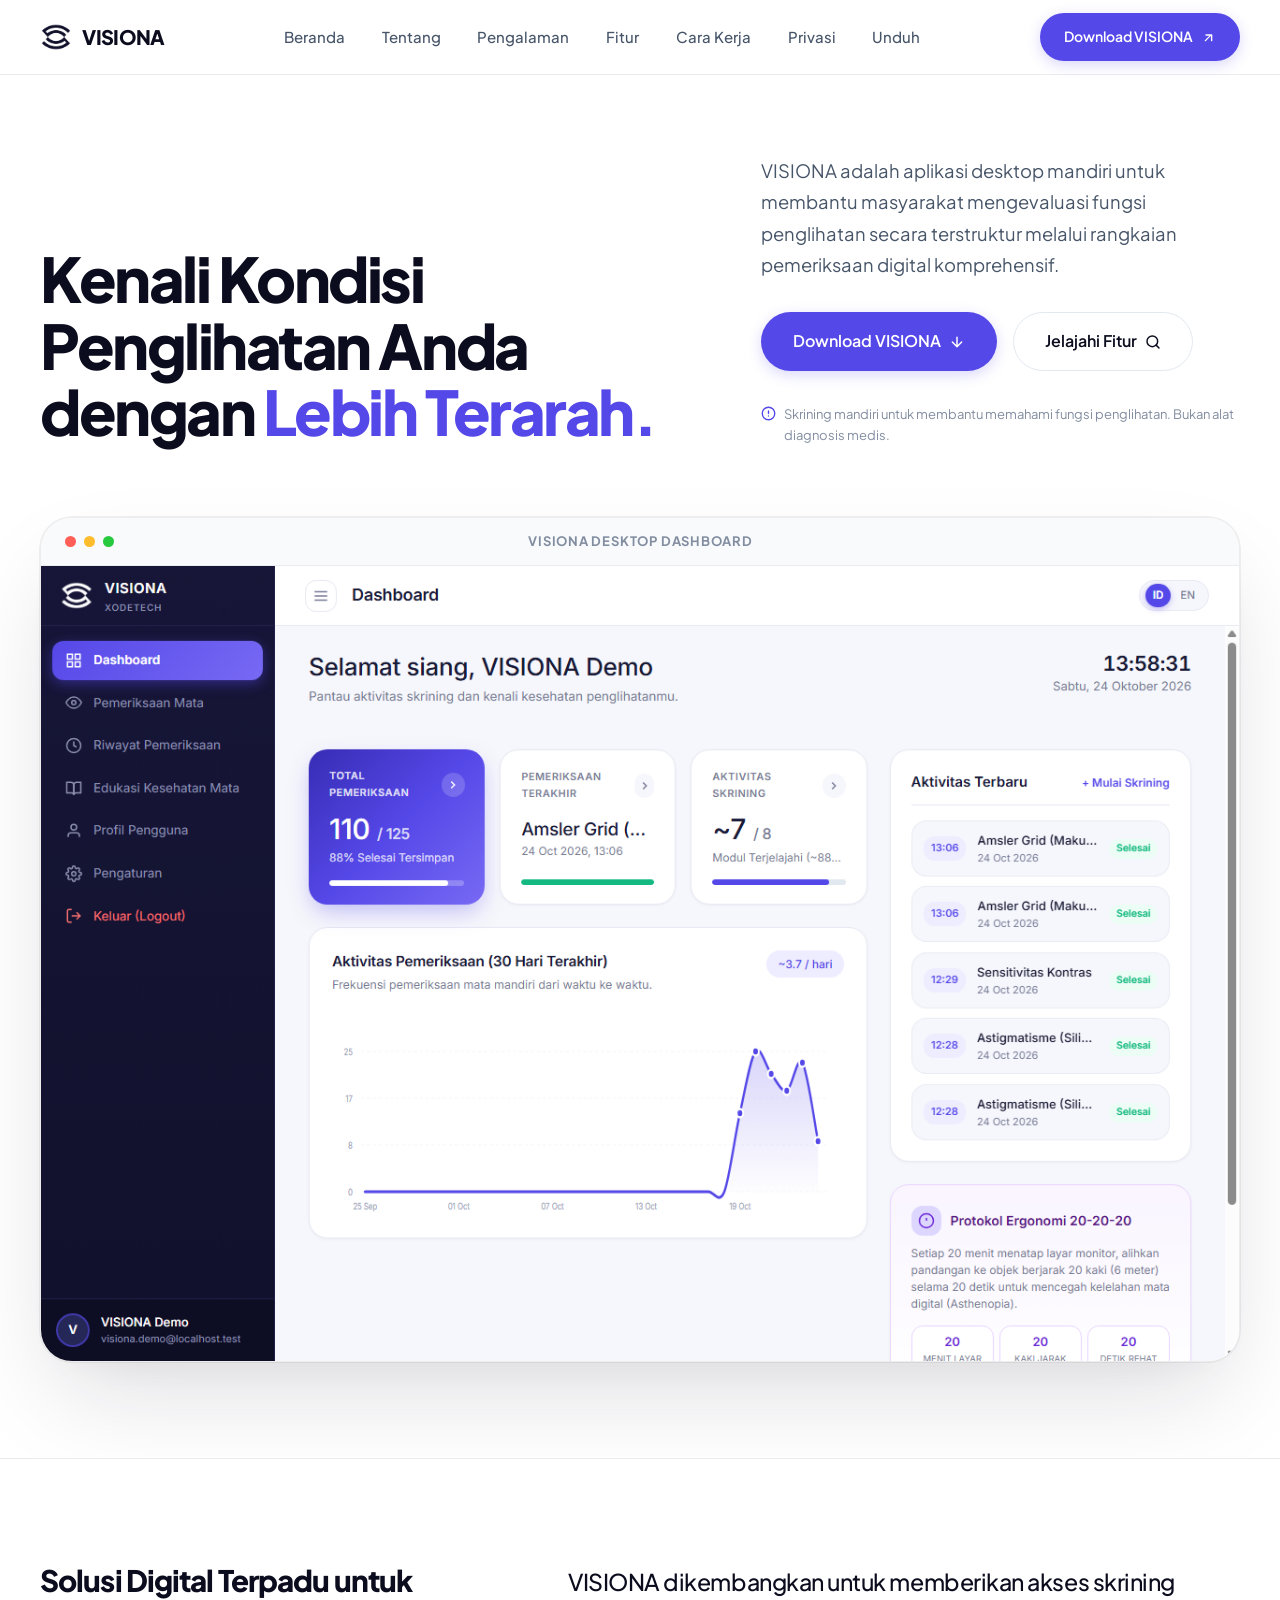
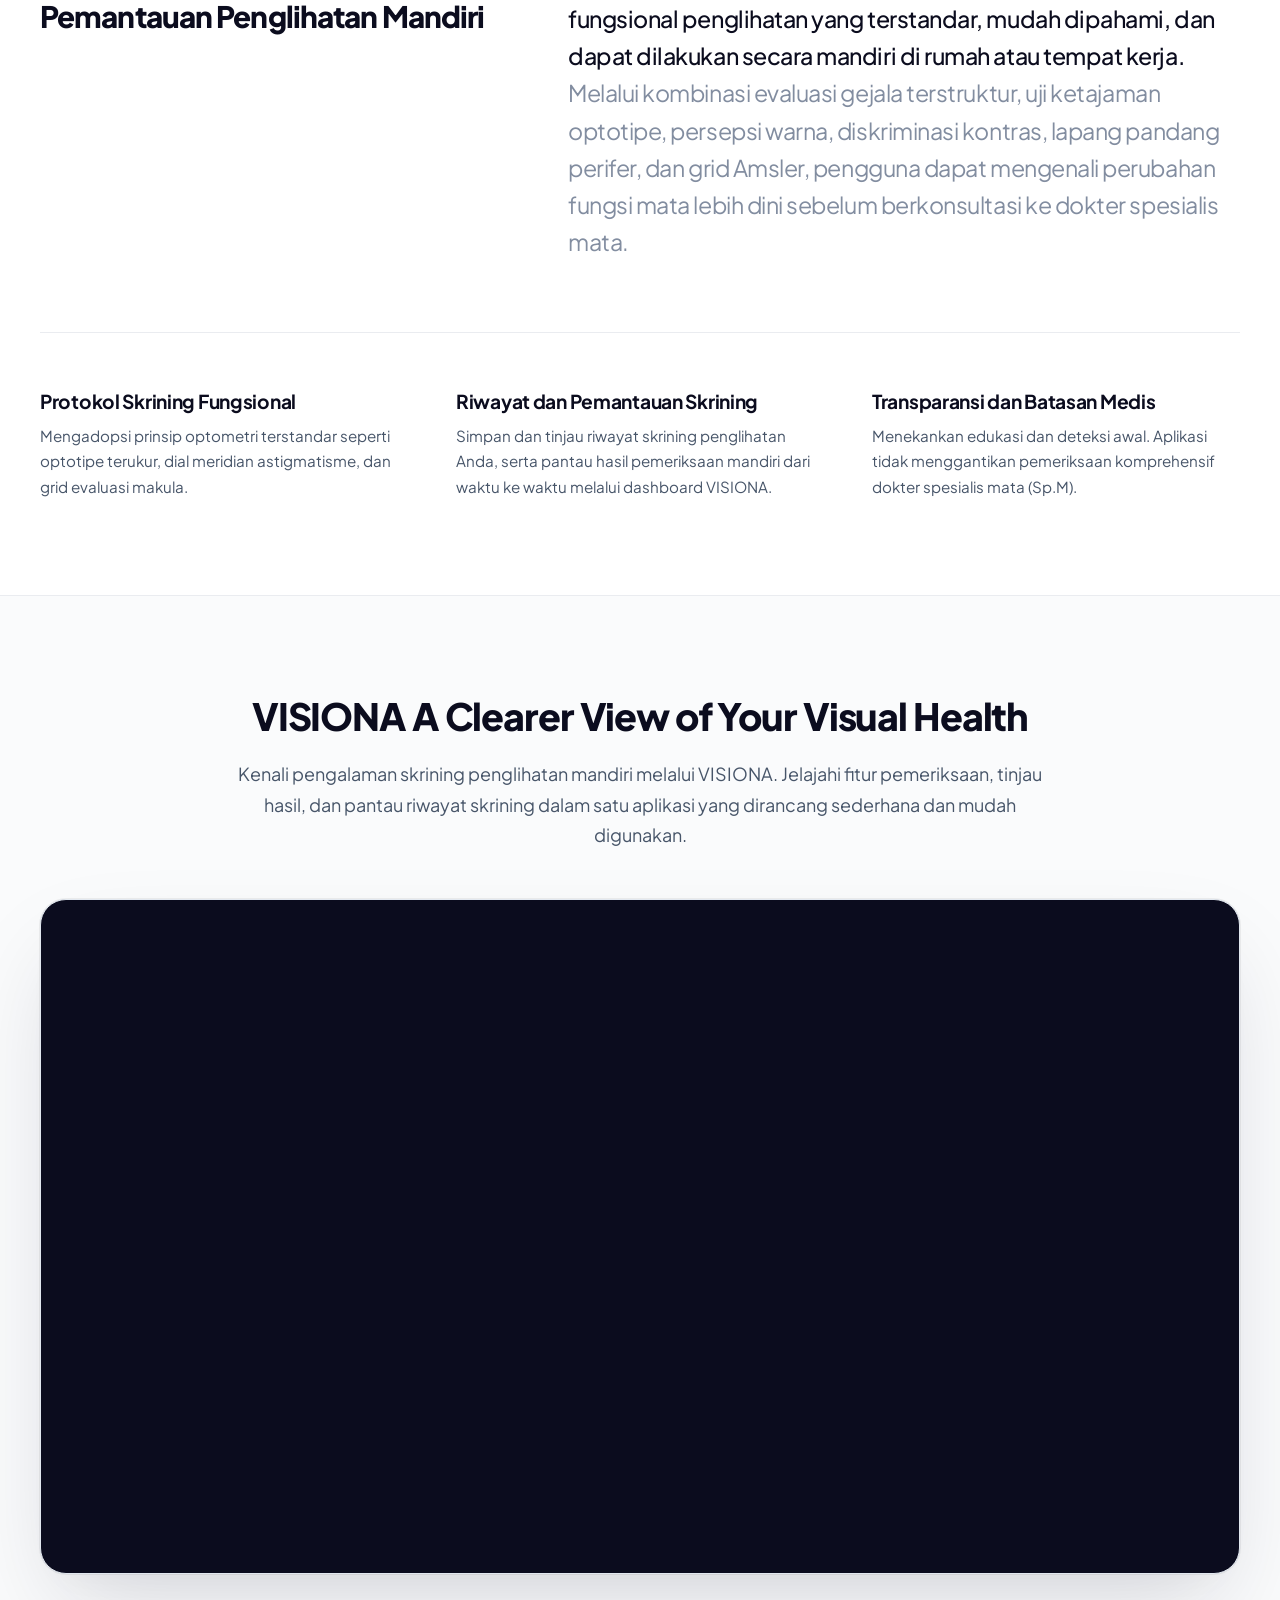
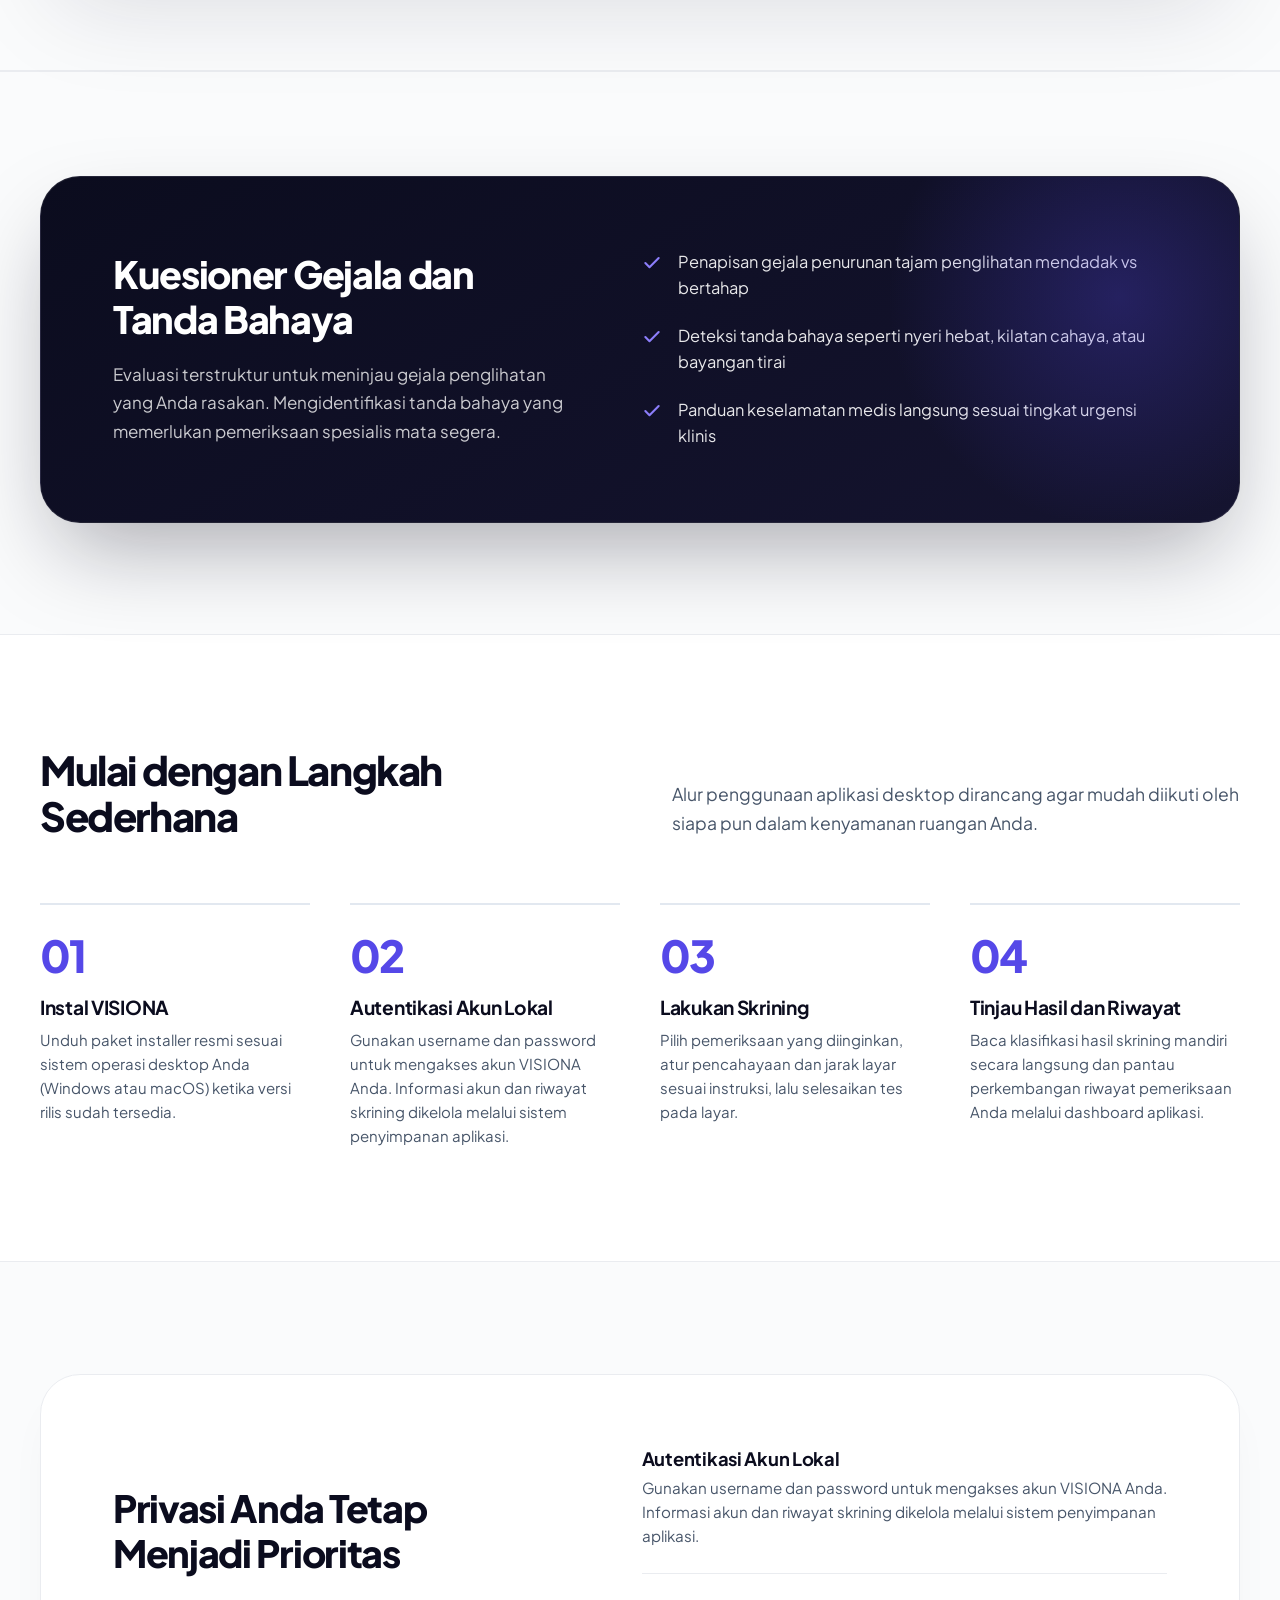
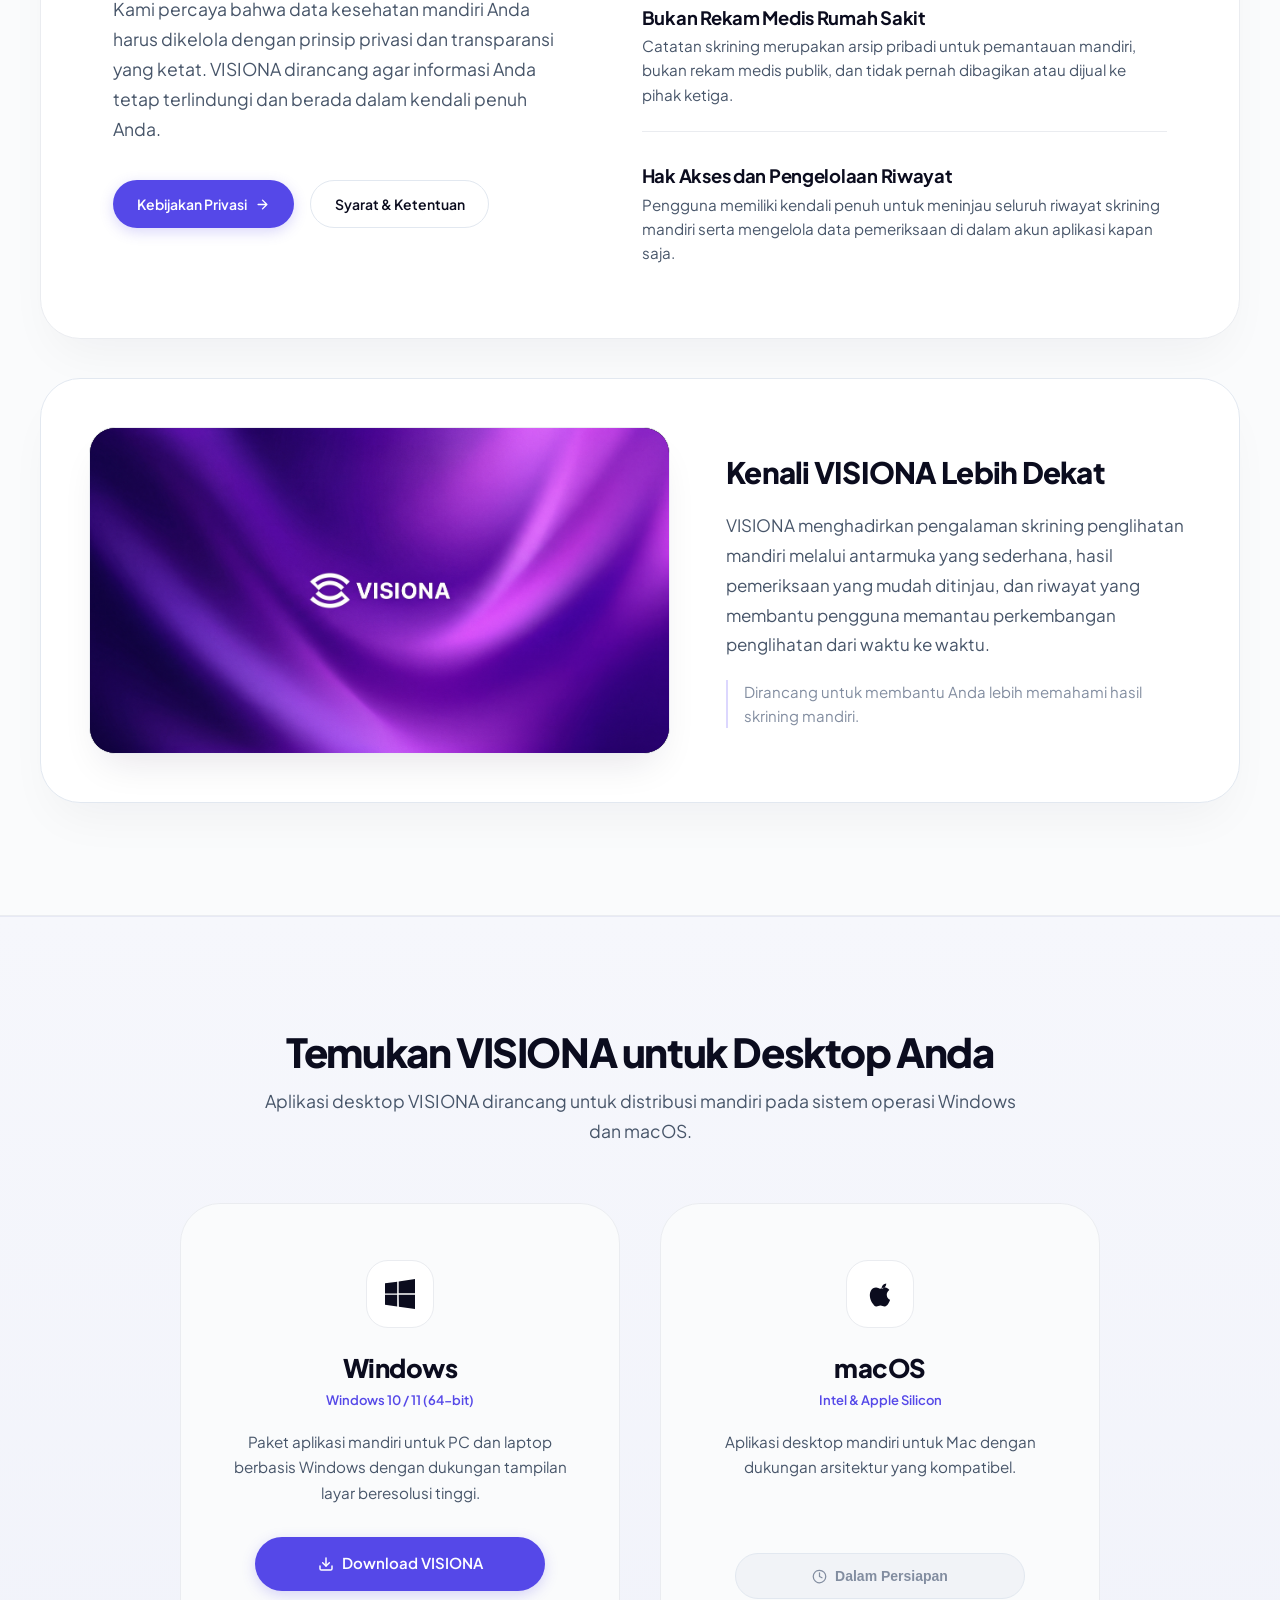
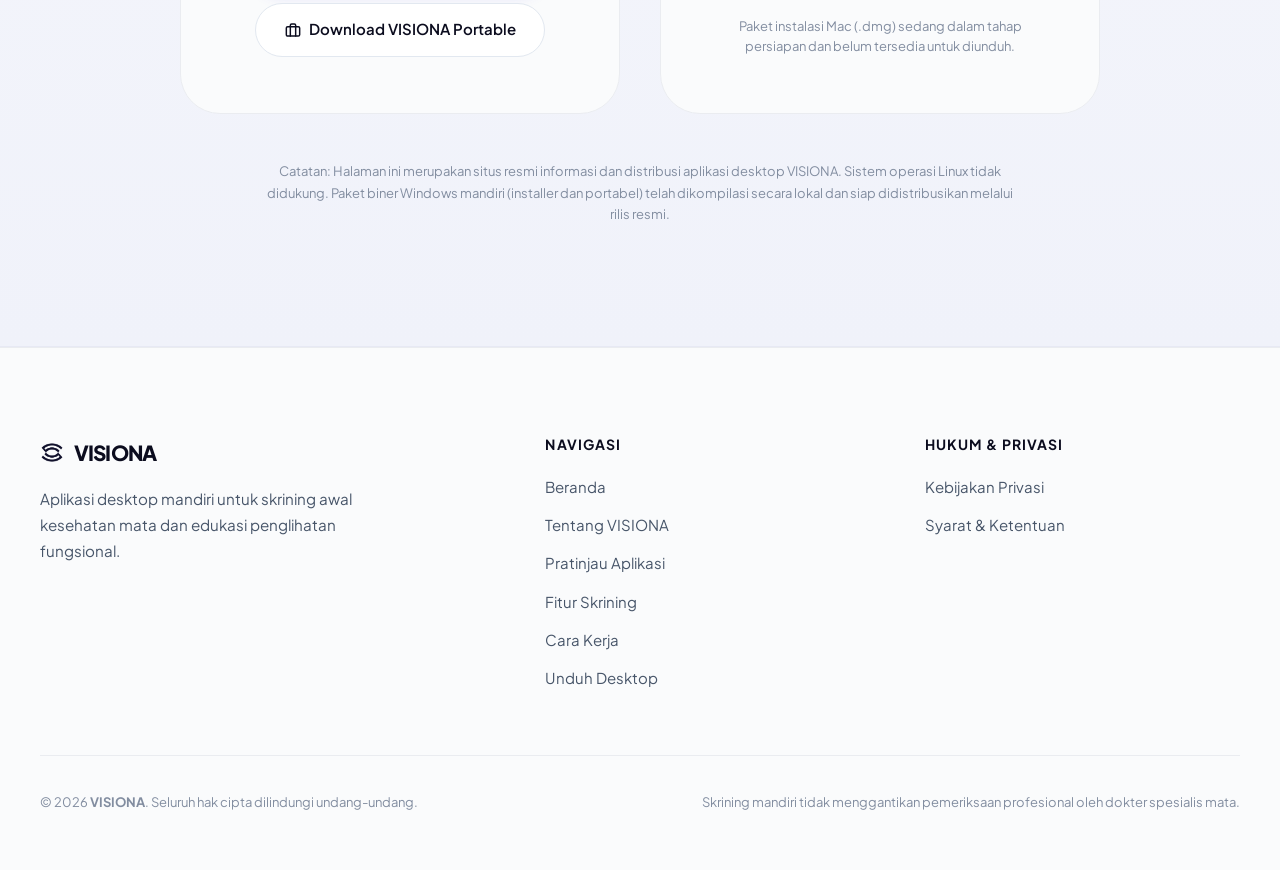
==== index.html @ 69dfa210 "fix: remove VISIONA.dmg label from macOS status modal" ====
<!DOCTYPE html>
<html lang="id">
<head>
  <meta charset="UTF-8">
  <meta name="viewport" content="width=device-width, initial-scale=1.0">
  <title>VISIONA: Sistem Skrining Kesehatan Mata</title>
  <meta name="description" content="VISIONA adalah aplikasi desktop mandiri untuk membantu masyarakat mengevaluasi fungsi penglihatan secara terstruktur melalui rangkaian pemeriksaan digital komprehensif.">

  <!-- Favicon Assets -->
  <link rel="icon" type="image/x-icon" href="assets/images/favicon.ico">
  <link rel="icon" type="image/png" sizes="32x32" href="assets/images/favicon-32x32.png">
  <link rel="icon" type="image/png" sizes="16x16" href="assets/images/favicon-16x16.png">
  <link rel="apple-touch-icon" sizes="180x180" href="assets/images/apple-touch-icon.png">

  <!-- Google Fonts: Plus Jakarta Sans & Inter for High-End Editorial Typography -->
  <link rel="preconnect" href="https://fonts.googleapis.com">
  <link rel="preconnect" href="https://fonts.gstatic.com" crossorigin>
  <link href="https://fonts.googleapis.com/css2?family=Plus+Jakarta+Sans:wght@300;400;500;600;700;800&family=Inter:wght@400;500;600;700&display=swap" rel="stylesheet">

  <!-- Base Stylesheet -->
  <link rel="stylesheet" href="assets/css/style.css">

  <!-- Tirtus-Inspired Refined Editorial Design System for VISIONA -->
  <style>
    :root {
      /* VISIONA Dashboard Authentic Purple Identity */
      --color-primary: #5548e8;
      --color-primary-hover: #4639d4;
      --color-primary-active: #3b2fc4;
      --color-primary-subtle: #f3f1ff;
      --color-primary-border: #dcd7fe;
      --color-primary-glow: rgba(85, 72, 232, 0.14);

      /* Tirtus-Inspired Palette: Dominant Crisp White & Deep Dark Accents */
      --color-bg-body: #ffffff;
      --color-bg-soft: #fafbfc;
      --color-bg-surface: #f4f5f8;
      --color-dark-obsidian: #0b0c1e;
      --color-dark-card: #111226;
      --color-dark-surface: #181735;

      /* High-Contrast Editorial Typography Colors */
      --color-text-main: #0b0c1e;
      --color-text-body: #475569;
      --color-text-muted: #828da0;
      --color-text-faded: #94a3b8;
      --color-border-subtle: #eaecf0;
      --color-border-clean: #e2e8f0;

      /* Tirtus Large Rounded Radii */
      --radius-grand-card: 40px;
      --radius-window: 32px;
      --radius-inner-card: 26px;
      --radius-pill: 9999px;
      --radius-icon: 16px;

      /* Refined Diffuse Shadows */
      --shadow-ambient: 0 25px 50px -15px rgba(11, 12, 30, 0.05);
      --shadow-grand-window: 0 45px 100px -20px rgba(22, 20, 46, 0.15), 0 20px 45px -15px rgba(0, 0, 0, 0.04), 0 0 0 1px rgba(0, 0, 0, 0.06);
      --shadow-card-hover: 0 30px 60px -15px rgba(85, 72, 232, 0.09), 0 0 0 1px var(--color-primary-border);

      /* Typography */
      --font-display: 'Plus Jakarta Sans', -apple-system, BlinkMacSystemFont, 'Segoe UI', Roboto, sans-serif;
      --font-body: 'Plus Jakarta Sans', 'Inter', -apple-system, BlinkMacSystemFont, 'Segoe UI', Roboto, sans-serif;
    }

    /* Reset & Base Setup */
    * {
      box-sizing: border-box;
      margin: 0;
      padding: 0;
    }

    /* Super Smooth Scrolling Setup */
    html {
      scroll-behavior: smooth;
      scroll-padding-top: 88px;
    }

    body {
      font-family: var(--font-body);
      color: var(--color-text-body);
      background-color: var(--color-bg-body);
      -webkit-font-smoothing: antialiased;
      -moz-osx-font-smoothing: grayscale;
      overflow-x: hidden;
      line-height: 1.65;
    }

    .container {
      max-width: 1280px;
      margin: 0 auto;
      padding: 0 2.5rem;
    }

    /* ========================================================================
       1. NAVBAR (Ultra-Minimalist Tirtus Style)
       ======================================================================== */
    .site-header {
      position: sticky;
      top: 0;
      z-index: 100;
      background-color: rgba(255, 255, 255, 0.94);
      backdrop-filter: blur(16px);
      -webkit-backdrop-filter: blur(16px);
      border-bottom: 1px solid var(--color-border-subtle);
      transition: all 0.25s ease;
    }

    .navbar {
      display: flex;
      align-items: center;
      justify-content: space-between;
      height: 74px;
    }

    .nav-brand {
      display: inline-flex;
      align-items: center;
      gap: 0.65rem;
      text-decoration: none;
      color: var(--color-text-main);
    }

    .nav-brand-logo {
      width: 32px;
      height: 32px;
      object-fit: contain;
      display: block;
    }

    .brand-title {
      font-family: var(--font-display);
      font-size: 1.25rem;
      font-weight: 800;
      letter-spacing: -0.035em;
      color: var(--color-text-main);
    }

    .nav-menu {
      display: flex;
      align-items: center;
      gap: 2rem;
    }

    .nav-link {
      font-size: 0.9375rem;
      font-weight: 500;
      color: var(--color-text-body);
      text-decoration: none;
      transition: color 0.2s ease;
    }

    .nav-link:hover {
      color: var(--color-primary);
    }

    .btn-pill {
      border-radius: var(--radius-pill);
      padding: 0.7rem 1.45rem;
      font-size: 0.875rem;
      font-weight: 600;
      display: inline-flex;
      align-items: center;
      gap: 0.5rem;
      text-decoration: none;
      transition: all 0.22s cubic-bezier(0.16, 1, 0.3, 1);
      border: 1px solid transparent;
      cursor: pointer;
    }

    .btn-pill-primary {
      background-color: var(--color-primary);
      color: #ffffff;
      box-shadow: 0 4px 14px rgba(85, 72, 232, 0.22);
    }

    .btn-pill-primary:hover {
      background-color: var(--color-primary-hover);
      transform: translateY(-1px);
      box-shadow: 0 6px 20px rgba(85, 72, 232, 0.32);
      color: #ffffff;
    }

    .btn-pill-secondary {
      background-color: #ffffff;
      color: var(--color-text-main);
      border: 1px solid var(--color-border-clean);
    }

    .btn-pill-secondary:hover {
      background-color: var(--color-bg-soft);
      border-color: #cbd5e1;
      transform: translateY(-1px);
      color: var(--color-primary);
    }

    .mobile-toggle {
      display: none;
      background: none;
      border: none;
      cursor: pointer;
      padding: 0.5rem;
      color: var(--color-text-main);
    }

    /* ========================================================================
       2. ASYMMETRICAL EDITORIAL HERO (Tirtus High-Impact Composition)
       ======================================================================== */
    .hero-editorial-section {
      padding-top: 5rem;
      padding-bottom: 6rem;
      background: #ffffff;
      position: relative;
      overflow: hidden;
    }

    /* Asymmetric 2-Column Editorial Grid: Huge Headline Left, Offset Narrative Right */
    .hero-editorial-grid {
      display: grid;
      grid-template-columns: 1.15fr 0.85fr;
      gap: 4.5rem;
      align-items: end;
      margin-bottom: 4.5rem;
    }

    .hero-headline {
      font-family: var(--font-display);
      font-size: 3.85rem;
      font-weight: 800;
      line-height: 1.08;
      letter-spacing: -0.04em;
      color: var(--color-text-main);
      margin: 0;
    }

    .hero-headline .text-purple {
      color: var(--color-primary);
    }

    .hero-editorial-aside {
      display: flex;
      flex-direction: column;
      align-items: flex-start;
      text-align: left;
    }

    .hero-desc {
      font-size: 1.15rem;
      color: var(--color-text-body);
      line-height: 1.7;
      margin-bottom: 2rem;
      font-weight: 400;
    }

    .hero-actions-row {
      display: flex;
      align-items: center;
      gap: 1rem;
      flex-wrap: wrap;
      margin-bottom: 1.25rem;
    }

    .hero-actions-row .btn-pill {
      padding: 0.95rem 1.95rem;
      font-size: 1rem;
    }

    .hero-disclaimer-note {
      display: flex;
      align-items: flex-start;
      text-align: left;
      gap: 0.55rem;
      font-size: 0.8125rem;
      color: var(--color-text-muted);
      line-height: 1.55;
      max-width: 520px;
    }

    .hero-disclaimer-note svg {
      flex-shrink: 0;
      color: var(--color-primary);
      margin-top: 2px;
    }

    /* Grand Visual Canvas: Authentic VISIONA Desktop Dashboard (Tirtus Big Visual Style) */
    .hero-grand-canvas {
      position: relative;
      margin: 0 auto;
    }

    .desktop-grand-window {
      background: #ffffff;
      border-radius: var(--radius-window);
      box-shadow: var(--shadow-grand-window);
      border: 1px solid rgba(0, 0, 0, 0.07);
      overflow: hidden;
      transition: transform 0.35s cubic-bezier(0.16, 1, 0.3, 1);
    }

    .desktop-grand-window:hover {
      transform: translateY(-2px);
    }

    .window-titlebar {
      height: 48px;
      background: #f8fafc;
      border-bottom: 1px solid var(--color-border-subtle);
      display: flex;
      align-items: center;
      justify-content: space-between;
      padding: 0 1.5rem;
    }

    .window-controls {
      display: flex;
      align-items: center;
      gap: 8px;
    }

    .window-dot {
      width: 11px;
      height: 11px;
      border-radius: 50%;
    }

    .dot-red { background-color: #ff5f56; }
    .dot-yellow { background-color: #ffbd2e; }
    .dot-green { background-color: #27c93f; }

    .window-title {
      font-size: 0.8125rem;
      font-weight: 700;
      letter-spacing: 0.06em;
      text-transform: uppercase;
      color: var(--color-text-muted);
    }

    .window-body {
      background: #ffffff;
      line-height: 0;
      display: block;
    }

    .window-img {
      width: 100%;
      height: auto;
      display: block;
      object-fit: cover;
    }

    /* ========================================================================
       3. EDITORIAL MANIFESTO SECTION (Inspired by Tirtus Section 3)
       ======================================================================== */
    .manifesto-section {
      padding: 6.5rem 0 6rem;
      background-color: var(--color-bg-body);
      border-top: 1px solid var(--color-border-subtle);
    }

    .manifesto-grid {
      display: grid;
      grid-template-columns: 0.8fr 1.2fr;
      gap: 5rem;
      align-items: start;
      margin-bottom: 4.5rem;
    }

    .manifesto-kicker {
      font-family: var(--font-display);
      font-size: 1.85rem;
      font-weight: 800;
      color: var(--color-text-main);
      letter-spacing: -0.03em;
      line-height: 1.2;
    }

    .manifesto-body {
      font-size: 1.45rem;
      line-height: 1.6;
      color: var(--color-text-main);
      font-weight: 500;
      letter-spacing: -0.02em;
    }

    .manifesto-body .text-faded {
      color: var(--color-text-muted);
      font-weight: 400;
    }

    /* 3-Column Editorial Pillars (No chunky boxes, clean thin dividers) */
    .editorial-pillars-row {
      display: grid;
      grid-template-columns: repeat(3, 1fr);
      gap: 3rem;
      border-top: 1px solid var(--color-border-subtle);
      padding-top: 3.5rem;
    }

    .pillar-col-item {
      display: flex;
      flex-direction: column;
      align-items: flex-start;
    }

    .pillar-col-item h3 {
      font-family: var(--font-display);
      font-size: 1.2rem;
      font-weight: 700;
      color: var(--color-text-main);
      margin-bottom: 0.65rem;
      letter-spacing: -0.015em;
    }

    .pillar-col-item p {
      font-size: 0.95rem;
      color: var(--color-text-body);
      line-height: 1.65;
    }

    /* ========================================================================
       4. GRAND DARK STATEMENT CARD (Tirtus Massive Statement Block)
          Pure Focus on Kuesioner Gejala dan Tanda Bahaya
       ======================================================================== */
    .showcase-section {
      padding: 6.5rem 0 7rem;
      background-color: var(--color-bg-soft);
      border-top: 1px solid var(--color-border-subtle);
      border-bottom: 1px solid var(--color-border-subtle);
    }

    .grand-dark-card {
      background: linear-gradient(150deg, var(--color-dark-obsidian) 0%, #151430 100%);
      border-radius: var(--radius-grand-card);
      border: 1px solid rgba(255, 255, 255, 0.09);
      box-shadow: 0 40px 90px -20px rgba(11, 12, 30, 0.35);
      padding: 4.5rem;
      color: #ffffff;
      position: relative;
      overflow: hidden;
    }

    /* Ambient soft purple glow in the dark card corner */
    .grand-dark-card::before {
      content: '';
      position: absolute;
      top: -120px;
      right: -120px;
      width: 480px;
      height: 480px;
      background: radial-gradient(circle, rgba(85, 72, 232, 0.28) 0%, transparent 68%);
      pointer-events: none;
    }

    /* Kuesioner Gejala dan Tanda Bahaya (Seamlessly Proportioned) */
    .dark-card-kuesioner {
      display: grid;
      grid-template-columns: 1fr 1.15fr;
      gap: 4.5rem;
      align-items: center;
    }

    .kuesioner-intro-col h3 {
      font-family: var(--font-display);
      font-size: 2.35rem;
      font-weight: 800;
      line-height: 1.18;
      letter-spacing: -0.035em;
      color: #ffffff;
      margin-bottom: 1.15rem;
    }

    .kuesioner-intro-col p {
      font-size: 1.0625rem;
      color: rgba(255, 255, 255, 0.78);
      line-height: 1.7;
    }

    .kuesioner-points-col {
      display: flex;
      flex-direction: column;
      gap: 1.35rem;
    }

    .kuesioner-point-item {
      display: flex;
      align-items: flex-start;
      gap: 1rem;
      font-size: 1.025rem;
      color: rgba(255, 255, 255, 0.9);
      line-height: 1.6;
    }

    .kuesioner-point-item svg {
      flex-shrink: 0;
      color: #8b7dfa;
      margin-top: 4px;
    }

    /* ========================================================================
       5. CARA KERJA (Editorial Sequence)
       ======================================================================== */
    .steps-section {
      padding: 7rem 0;
      background-color: var(--color-bg-body);
    }

    .section-editorial-header {
      display: grid;
      grid-template-columns: 1fr 1fr;
      gap: 4rem;
      align-items: end;
      margin-bottom: 4rem;
    }

    .section-editorial-header h2 {
      font-family: var(--font-display);
      font-size: 2.5rem;
      font-weight: 800;
      color: var(--color-text-main);
      letter-spacing: -0.035em;
      line-height: 1.15;
    }

    .section-editorial-header p {
      font-size: 1.1rem;
      color: var(--color-text-body);
      line-height: 1.7;
    }

    .steps-grid-row {
      display: grid;
      grid-template-columns: repeat(4, 1fr);
      gap: 2.5rem;
    }

    .step-item-card {
      padding-top: 1.75rem;
      border-top: 2px solid var(--color-border-clean);
      transition: border-color 0.25s ease;
    }

    .step-item-card:hover {
      border-color: var(--color-primary);
    }

    .step-num-display {
      font-family: var(--font-display);
      font-size: 2.75rem;
      font-weight: 800;
      color: var(--color-primary);
      line-height: 1;
      margin-bottom: 1.15rem;
      letter-spacing: -0.04em;
    }

    .step-item-card h3 {
      font-family: var(--font-display);
      font-size: 1.2rem;
      font-weight: 700;
      color: var(--color-text-main);
      margin-bottom: 0.55rem;
      letter-spacing: -0.015em;
    }

    .step-item-card p {
      font-size: 0.9375rem;
      color: var(--color-text-body);
      line-height: 1.6;
    }

    /* ========================================================================
       6. PRIVACY SECTION (Clean Editorial Block, No Icons in List)
       ======================================================================== */
    .privacy-section {
      padding: 7rem 0;
      background-color: var(--color-bg-soft);
      border-top: 1px solid var(--color-border-subtle);
      border-bottom: 1px solid var(--color-border-subtle);
    }

    .privacy-editorial-card {
      background: #ffffff;
      border-radius: var(--radius-grand-card);
      border: 1px solid var(--color-border-subtle);
      box-shadow: var(--shadow-ambient);
      padding: 4.5rem;
      display: grid;
      grid-template-columns: 1fr 1.15fr;
      gap: 4.5rem;
      align-items: center;
    }

    .privacy-col-narrative h2 {
      font-family: var(--font-display);
      font-size: 2.35rem;
      font-weight: 800;
      color: var(--color-text-main);
      letter-spacing: -0.035em;
      margin-bottom: 1.25rem;
      line-height: 1.2;
    }

    .privacy-col-narrative p {
      font-size: 1.1rem;
      color: var(--color-text-body);
      line-height: 1.7;
      margin-bottom: 2.25rem;
    }

    .privacy-action-links {
      display: flex;
      align-items: center;
      gap: 1rem;
      flex-wrap: wrap;
    }

    .privacy-points-stack {
      display: flex;
      flex-direction: column;
      gap: 2rem;
    }

    .privacy-stack-item {
      display: flex;
      flex-direction: column;
      gap: 0.35rem;
      padding-bottom: 1.5rem;
      border-bottom: 1px solid var(--color-border-subtle);
    }

    .privacy-stack-item:last-child {
      border-bottom: none;
      padding-bottom: 0;
    }

    .privacy-text-content h4 {
      font-family: var(--font-display);
      font-size: 1.15rem;
      font-weight: 700;
      color: var(--color-text-main);
      margin-bottom: 0.35rem;
      letter-spacing: -0.015em;
    }

    .privacy-text-content p {
      font-size: 0.95rem;
      color: var(--color-text-body);
      line-height: 1.6;
    }

    /* ========================================================================
       7. UNDUH DESKTOP (Clean OS Cards)
       ======================================================================== */
    .download-section {
      padding: 7rem 0 7.5rem;
      background-color: var(--color-bg-body);
    }

    .download-cards-row {
      display: grid;
      grid-template-columns: repeat(2, 1fr);
      gap: 2.5rem;
      max-width: 920px;
      margin: 0 auto;
    }

    .download-platform-card {
      background: var(--color-bg-soft);
      border-radius: var(--radius-grand-card);
      border: 1px solid var(--color-border-subtle);
      padding: 3.5rem 3rem;
      text-align: center;
      display: flex;
      flex-direction: column;
      align-items: center;
      transition: all 0.28s cubic-bezier(0.16, 1, 0.3, 1);
    }

    .download-platform-card:hover {
      border-color: var(--color-primary-border);
      background: #ffffff;
      box-shadow: var(--shadow-card-hover);
      transform: translateY(-3px);
    }

    .platform-icon-wrap {
      width: 68px;
      height: 68px;
      border-radius: 22px;
      background: #ffffff;
      border: 1px solid var(--color-border-subtle);
      display: flex;
      align-items: center;
      justify-content: center;
      color: var(--color-text-main);
      margin-bottom: 1.5rem;
    }

    .download-platform-card h3 {
      font-family: var(--font-display);
      font-size: 1.6rem;
      font-weight: 800;
      color: var(--color-text-main);
      margin-bottom: 0.35rem;
      letter-spacing: -0.02em;
    }

    .platform-arch-tag {
      font-size: 0.8125rem;
      font-weight: 600;
      color: var(--color-primary);
      margin-bottom: 1.15rem;
    }

    .download-platform-card p {
      font-size: 0.95rem;
      color: var(--color-text-body);
      line-height: 1.65;
      margin-bottom: 2rem;
      max-width: 340px;
    }

    .download-action-group {
      display: flex;
      flex-direction: column;
      gap: 0.75rem;
      width: 100%;
      max-width: 290px;
      margin-top: auto;
    }

    .download-action-group .btn-pill {
      width: 100%;
      justify-content: center;
      padding: 0.85rem 1.4rem;
      font-size: 0.9375rem;
      text-decoration: none;
      cursor: pointer;
    }

    .btn-pill:focus-visible,
    .download-action-btn:focus-visible {
      outline: 2px solid var(--color-primary);
      outline-offset: 3px;
    }

    .btn-pill-disabled {
      background: var(--color-border-subtle);
      color: var(--color-text-muted);
      border: 1px solid transparent;
      cursor: not-allowed;
      padding: 0.8rem 1.65rem;
      font-size: 0.875rem;
      font-weight: 600;
      border-radius: var(--radius-pill);
      display: inline-flex;
      align-items: center;
      justify-content: center;
      gap: 0.5rem;
      width: 100%;
    }

    .btn-pill-status {
      background: #f1f3f7;
      color: var(--color-text-muted);
      border: 1px solid var(--color-border-clean);
      cursor: default;
      padding: 0.85rem 1.4rem;
      font-size: 0.875rem;
      font-weight: 600;
      border-radius: var(--radius-pill);
      display: inline-flex;
      align-items: center;
      justify-content: center;
      gap: 0.5rem;
      width: 100%;
      user-select: none;
    }

    .platform-status-subtext {
      font-size: 0.8125rem;
      color: var(--color-text-muted);
      line-height: 1.55;
      text-align: center;
      display: block;
      margin-top: 0.35rem;
    }

    /* Download Information Modal */
    .download-modal-overlay {
      position: fixed;
      top: 0;
      left: 0;
      right: 0;
      bottom: 0;
      background: rgba(11, 12, 30, 0.55);
      backdrop-filter: blur(10px);
      -webkit-backdrop-filter: blur(10px);
      display: flex;
      align-items: center;
      justify-content: center;
      z-index: 1000;
      opacity: 0;
      visibility: hidden;
      transition: opacity 0.25s ease, visibility 0.25s ease;
      padding: 1.5rem;
    }

    .download-modal-overlay.is-active {
      opacity: 1;
      visibility: visible;
    }

    .download-modal-card {
      background: #ffffff;
      border-radius: var(--radius-inner-card);
      max-width: 460px;
      width: 100%;
      padding: 2.25rem;
      text-align: center;
      box-shadow: var(--shadow-grand-window);
      border: 1px solid var(--color-border-clean);
      transform: translateY(14px);
      transition: transform 0.25s cubic-bezier(0.16, 1, 0.3, 1);
    }

    .download-modal-overlay.is-active .download-modal-card {
      transform: translateY(0);
    }

    .modal-badge-wrap {
      width: 56px;
      height: 56px;
      border-radius: 18px;
      background: var(--color-primary-subtle);
      color: var(--color-primary);
      display: inline-flex;
      align-items: center;
      justify-content: center;
      margin-bottom: 1.25rem;
    }

    .modal-card-title {
      font-family: var(--font-display);
      font-size: 1.4rem;
      font-weight: 800;
      color: var(--color-text-main);
      margin-bottom: 1.15rem;
      letter-spacing: -0.025em;
    }

    .modal-filename-tag {
      font-family: monospace;
      font-size: 0.85rem;
      font-weight: 600;
      color: var(--color-primary);
      background: var(--color-primary-subtle);
      border: 1px solid var(--color-primary-border);
      border-radius: 8px;
      padding: 0.3rem 0.75rem;
      display: inline-block;
      margin-bottom: 1.15rem;
    }

    .modal-status-grid {
      background: var(--color-bg-soft);
      border: 1px solid var(--color-border-subtle);
      border-radius: 12px;
      padding: 0.85rem 1.15rem;
      margin-bottom: 1.15rem;
      text-align: left;
      font-size: 0.8125rem;
    }

    .modal-status-row {
      display: flex;
      justify-content: space-between;
      align-items: center;
      padding: 0.3rem 0;
    }

    .modal-status-row:not(:last-child) {
      border-bottom: 1px solid var(--color-border-subtle);
    }

    .modal-status-label {
      color: var(--color-text-muted);
      font-weight: 500;
    }

    .modal-status-val {
      font-weight: 600;
    }

    .modal-status-val.text-success {
      color: #059669;
    }

    .modal-status-val.text-pending {
      color: #d97706;
    }

    .modal-status-val.text-muted {
      color: var(--color-text-muted);
    }

    .modal-card-desc {
      font-size: 0.925rem;
      color: var(--color-text-body);
      line-height: 1.65;
      margin-bottom: 1.75rem;
    }

    .download-notice-editorial {
      text-align: center;
      max-width: 760px;
      margin: 3rem auto 0;
      font-size: 0.8125rem;
      color: var(--color-text-muted);
      line-height: 1.65;
    }

    /* ========================================================================
       8. FOOTER (Minimalist Editorial)
       ======================================================================== */
    .site-footer {
      background-color: var(--color-bg-soft);
      border-top: 1px solid var(--color-border-subtle);
      padding: 5.5rem 0 3.5rem;
    }

    .footer-top-grid {
      display: grid;
      grid-template-columns: 1.4fr 1fr 1fr;
      gap: 4rem;
      margin-bottom: 4rem;
    }

    .footer-brand-title {
      font-family: var(--font-display);
      font-size: 1.3rem;
      font-weight: 800;
      letter-spacing: -0.035em;
      color: var(--color-text-main);
      margin-bottom: 1rem;
      display: inline-flex;
      align-items: center;
      gap: 0.6rem;
    }

    .footer-desc-text {
      font-size: 0.95rem;
      color: var(--color-text-body);
      line-height: 1.7;
      max-width: 360px;
    }

    .footer-col h4 {
      font-family: var(--font-display);
      font-size: 0.875rem;
      font-weight: 700;
      color: var(--color-text-main);
      text-transform: uppercase;
      letter-spacing: 0.08em;
      margin-bottom: 1.35rem;
    }

    .footer-links-list {
      list-style: none;
      padding: 0;
      margin: 0;
      display: flex;
      flex-direction: column;
      gap: 0.85rem;
    }

    .footer-links-list a {
      font-size: 0.9375rem;
      color: var(--color-text-body);
      text-decoration: none;
      transition: color 0.2s ease;
    }

    .footer-links-list a:hover {
      color: var(--color-primary);
    }

    .footer-bottom-row {
      padding-top: 2.25rem;
      border-top: 1px solid var(--color-border-subtle);
      display: flex;
      align-items: center;
      justify-content: space-between;
      gap: 1.5rem;
      font-size: 0.8125rem;
      color: var(--color-text-muted);
      flex-wrap: wrap;
    }

    /* ========================================================================
       9. ANIMATIONS & ACCESSIBILITY
       ======================================================================== */
    @keyframes editorialFadeUp {
      from {
        opacity: 0;
        transform: translateY(16px);
      }
      to {
        opacity: 1;
        transform: translateY(0);
      }
    }

    .hero-editorial-grid {
      animation: editorialFadeUp 0.6s cubic-bezier(0.16, 1, 0.3, 1) forwards;
    }

    .hero-grand-canvas {
      animation: editorialFadeUp 0.75s 0.15s cubic-bezier(0.16, 1, 0.3, 1) both;
    }

    /* ========================================================================
       C.2 VIDEO EXPERIENCE SECTION (Pure Minimalist Showcase, Zero Controls)
       ======================================================================== */
    .media-editorial-section {
      padding: 6rem 0;
      background-color: var(--color-bg-soft);
      border-top: 1px solid var(--color-border-subtle);
      border-bottom: 1px solid var(--color-border-subtle);
    }

    .media-editorial-header {
      max-width: 820px;
      margin: 0 auto 3rem;
      text-align: center;
    }

    .media-editorial-title {
      font-family: var(--font-display);
      font-size: 2.35rem;
      font-weight: 800;
      line-height: 1.25;
      letter-spacing: -0.03em;
      color: var(--color-text-main);
      margin-bottom: 1.25rem;
    }

    .media-editorial-lead {
      font-size: 1.125rem;
      color: var(--color-text-body);
      line-height: 1.7;
    }

    .visiona-video-card {
      position: relative;
      width: 100%;
      aspect-ratio: 16 / 9;
      background-color: #0b0c1e;
      border-radius: var(--radius-inner-card);
      overflow: hidden;
      box-shadow: var(--shadow-grand-window);
      border: 1px solid var(--color-border-clean);
      margin-bottom: 0;
    }

    .visiona-video-player {
      width: 100%;
      height: 100%;
      object-fit: cover;
      display: block;
      pointer-events: none;
    }

    .video-white-fade-overlay {
      position: absolute;
      top: 0;
      left: 0;
      right: 0;
      bottom: 0;
      background-color: #ffffff;
      opacity: 0;
      pointer-events: none;
      transition: opacity 0.2s cubic-bezier(0.2, 0, 0.2, 1);
      z-index: 5;
    }

    /* ========================================================================
       F.2 LANDSCAPE SHOWCASE CARD (Editorial 2-Column Showcase)
       ======================================================================== */
    .landscape-showcase-card {
      margin-top: 2.5rem;
      background-color: #ffffff;
      border: 1px solid var(--color-border-clean);
      border-radius: var(--radius-grand-card);
      padding: 3rem;
      display: grid;
      grid-template-columns: 1.25fr 1fr;
      gap: 3.5rem;
      align-items: center;
      box-shadow: var(--shadow-ambient);
      transition: transform 0.25s ease, box-shadow 0.25s ease;
    }

    .landscape-showcase-card:hover {
      box-shadow: 0 30px 60px -20px rgba(85, 72, 232, 0.09);
    }

    .landscape-image-col {
      width: 100%;
      aspect-ratio: 16 / 9;
      border-radius: var(--radius-inner-card);
      overflow: hidden;
      background-color: var(--color-dark-obsidian);
      border: 1px solid var(--color-border-subtle);
      box-shadow: 0 20px 40px -15px rgba(22, 20, 46, 0.12);
    }

    .landscape-showcase-img {
      width: 100%;
      height: 100%;
      object-fit: cover;
      display: block;
      transition: transform 0.4s cubic-bezier(0.16, 1, 0.3, 1);
    }

    .landscape-showcase-card:hover .landscape-showcase-img {
      transform: scale(1.02);
    }

    .landscape-caption-col {
      display: flex;
      flex-direction: column;
      justify-content: center;
    }

    .landscape-caption-title {
      font-family: var(--font-display);
      font-size: 1.85rem;
      font-weight: 800;
      line-height: 1.3;
      letter-spacing: -0.025em;
      color: var(--color-text-main);
      margin-bottom: 1.25rem;
    }

    .landscape-caption-desc {
      font-size: 1.0625rem;
      color: var(--color-text-body);
      line-height: 1.75;
      margin-bottom: 1.25rem;
    }

    .landscape-caption-subtext {
      font-size: 0.9375rem;
      color: var(--color-text-muted);
      line-height: 1.6;
      border-left: 2px solid var(--color-primary-border);
      padding-left: 1rem;
    }

    /* Progressive Scroll Reveal System */
    html.js-reveal-ready .reveal-on-scroll {
      opacity: 0;
      transform: translateY(22px);
      transition: opacity 0.65s cubic-bezier(0.16, 1, 0.3, 1), transform 0.65s cubic-bezier(0.16, 1, 0.3, 1);
      will-change: opacity, transform;
    }

    html.js-reveal-ready .reveal-on-scroll.is-revealed {
      opacity: 1;
      transform: translateY(0);
    }

    @media (prefers-reduced-motion: reduce) {
      html {
        scroll-behavior: auto !important;
      }
      html.js-reveal-ready .reveal-on-scroll {
        opacity: 1 !important;
        transform: none !important;
        transition: none !important;
      }
      *, ::before, ::after {
        animation-duration: 0.01ms !important;
        animation-iteration-count: 1 !important;
        transition-duration: 0.01ms !important;
        scroll-behavior: auto !important;
      }
    }

    /* ========================================================================
       10. RESPONSIVENESS (Flawless on Desktop, Tablet, & Mobile)
       ======================================================================== */
    @media (max-width: 1100px) {
      .hero-headline {
        font-size: 3.25rem;
      }
      .hero-editorial-grid {
        gap: 3rem;
      }
      .manifesto-grid {
        grid-template-columns: 1fr;
        gap: 2.5rem;
      }
      .grand-dark-card {
        padding: 3.5rem;
      }
      .dark-card-kuesioner {
        grid-template-columns: 1fr;
        gap: 2.5rem;
      }
      .steps-grid-row {
        grid-template-columns: repeat(2, 1fr);
      }
      .privacy-editorial-card {
        grid-template-columns: 1fr;
        padding: 3rem;
        gap: 3rem;
      }
      .landscape-showcase-card {
        grid-template-columns: 1fr;
        gap: 2.25rem;
        padding: 2.5rem;
      }
    }

    @media (max-width: 768px) {
      .container {
        padding: 0 1.25rem;
      }
      .navbar {
        height: 64px;
      }
      .nav-menu {
        display: none;
      }
      .nav-actions {
        display: none;
      }
      .mobile-toggle {
        display: block;
      }
      .hero-editorial-section {
        padding-top: 3rem;
        padding-bottom: 4.5rem;
      }
      .hero-editorial-grid {
        grid-template-columns: 1fr;
        gap: 2rem;
        margin-bottom: 2.5rem;
      }
      .hero-headline {
        font-size: 2.35rem;
        line-height: 1.15;
      }
      .hero-desc {
        font-size: 1.05rem;
        margin-bottom: 1.75rem;
      }
      .hero-actions-row {
        flex-direction: column;
        width: 100%;
      }
      .hero-actions-row .btn-pill {
        width: 100%;
        justify-content: center;
      }
      .desktop-grand-window {
        border-radius: 20px;
      }
      .window-titlebar {
        height: 38px;
        padding: 0 1rem;
      }
      .window-title {
        display: none;
      }
      .editorial-pillars-row {
        grid-template-columns: 1fr;
        gap: 2.5rem;
      }
      .section-editorial-header {
        grid-template-columns: 1fr;
        gap: 1.25rem;
      }
      .grand-dark-card {
        padding: 2.5rem 1.5rem;
        border-radius: 28px;
      }
      .kuesioner-intro-col h3 {
        font-size: 1.85rem;
      }
      .steps-grid-row {
        grid-template-columns: 1fr;
        gap: 1.5rem;
      }
      .download-cards-row {
        grid-template-columns: 1fr;
      }
      .media-editorial-section {
        padding: 3.5rem 0;
      }
      .media-editorial-title {
        font-size: 1.65rem;
      }
      .media-editorial-lead {
        font-size: 0.975rem;
      }
      .landscape-showcase-card {
        grid-template-columns: 1fr;
        padding: 1.5rem;
        border-radius: 22px;
        gap: 1.5rem;
        margin-top: 1.75rem;
      }
      .landscape-image-col {
        border-radius: 16px;
      }
      .landscape-caption-title {
        font-size: 1.4rem;
        margin-bottom: 0.75rem;
      }
      .landscape-caption-desc {
        font-size: 0.9375rem;
        line-height: 1.65;
        margin-bottom: 1rem;
      }
      .landscape-caption-subtext {
        font-size: 0.85rem;
      }
      .footer-top-grid {
        grid-template-columns: 1fr;
        gap: 2.5rem;
      }
      .footer-bottom-row {
        flex-direction: column;
        align-items: flex-start;
        gap: 0.75rem;
      }
    }
  </style>
</head>
<body>

  <!-- ========================================================================
       A. NAVBAR (Minimalist Tirtus Style)
       ======================================================================== -->
  <header class="site-header">
    <div class="container navbar">
      <a href="index.html" class="nav-brand" aria-label="VISIONA Beranda">
        <img src="assets/images/visiona-logo-dark.png" alt="VISIONA Logo" class="nav-brand-logo">
        <span class="brand-title">VISIONA</span>
      </a>

      <!-- Navigation Links with Super Smooth Scroll Target Anchors -->
      <nav id="nav-menu" class="nav-menu" aria-label="Navigasi Utama">
        <a href="#beranda" class="nav-link">Beranda</a>
        <a href="#tentang" class="nav-link">Tentang</a>
        <a href="#pengalaman" class="nav-link">Pengalaman</a>
        <a href="#fitur" class="nav-link">Fitur</a>
        <a href="#cara-kerja" class="nav-link">Cara Kerja</a>
        <a href="#privasi" class="nav-link">Privasi</a>
        <a href="#unduh" class="nav-link">Unduh</a>
      </nav>

      <!-- Desktop Action CTA -->
      <div class="nav-actions">
        <a href="#unduh" class="btn-pill btn-pill-primary">
          <span>Download VISIONA</span>
          <svg width="15" height="15" viewBox="0 0 24 24" fill="none" stroke="currentColor" stroke-width="2.2" stroke-linecap="round" stroke-linejoin="round" aria-hidden="true"><path d="M7 17l9.2-9.2M17 17V8H8"/></svg>
        </a>
      </div>

      <!-- Mobile Hamburger Button -->
      <button id="mobile-menu-toggle" class="mobile-toggle" aria-label="Buka Menu Navigasi" aria-expanded="false" aria-controls="nav-menu">
        <svg viewBox="0 0 24 24" fill="none" stroke="currentColor" stroke-width="2" stroke-linecap="round" stroke-linejoin="round" aria-hidden="true">
          <line x1="3" y1="12" x2="21" y2="12"></line>
          <line x1="3" y1="6" x2="21" y2="6"></line>
          <line x1="3" y1="18" x2="21" y2="18"></line>
        </svg>
      </button>
    </div>
  </header>

  <main>
    <!-- ======================================================================
         B. HERO SECTION (Asymmetrical Editorial Tirtus Composition)
         ====================================================================== -->
    <section id="beranda" class="hero-editorial-section">
      <div class="container">
        <!-- Asymmetrical Editorial Grid: Huge Headline Left, Offset Narrative Right -->
        <div class="hero-editorial-grid">
          <div class="hero-editorial-main">
            <h1 class="hero-headline">
              Kenali Kondisi<br>
              Penglihatan Anda<br>
              dengan <span class="text-purple">Lebih Terarah.</span>
            </h1>
          </div>

          <div class="hero-editorial-aside">
            <p class="hero-desc">
              VISIONA adalah aplikasi desktop mandiri untuk membantu masyarakat mengevaluasi fungsi penglihatan secara terstruktur melalui rangkaian pemeriksaan digital komprehensif.
            </p>

            <div class="hero-actions-row">
              <a href="#unduh" class="btn-pill btn-pill-primary">
                <span>Download VISIONA</span>
                <svg width="16" height="16" viewBox="0 0 24 24" fill="none" stroke="currentColor" stroke-width="2.2" stroke-linecap="round" stroke-linejoin="round" aria-hidden="true"><path d="M12 5v14M19 12l-7 7-7-7"/></svg>
              </a>
              <a href="#fitur" class="btn-pill btn-pill-secondary">
                <span>Jelajahi Fitur</span>
                <svg width="16" height="16" viewBox="0 0 24 24" fill="none" stroke="currentColor" stroke-width="2.2" stroke-linecap="round" stroke-linejoin="round" aria-hidden="true"><circle cx="11" cy="11" r="8"/><path d="m21 21-4.3-4.3"/></svg>
              </a>
            </div>

            <!-- Left-aligned note under buttons -->
            <div class="hero-disclaimer-note">
              <svg width="15" height="15" viewBox="0 0 24 24" fill="none" stroke="currentColor" stroke-width="2.2" stroke-linecap="round" stroke-linejoin="round" aria-hidden="true"><circle cx="12" cy="12" r="10"/><line x1="12" y1="8" x2="12" y2="12"/><line x1="12" y1="16" x2="12.01" y2="16"/></svg>
              <span>Skrining mandiri untuk membantu memahami fungsi penglihatan. Bukan alat diagnosis medis.</span>
            </div>
          </div>
        </div>

        <!-- Grand Visual Canvas: Authentic VISIONA Desktop Dashboard (Tirtus Big Visual) -->
        <div class="hero-grand-canvas">
          <div class="desktop-grand-window">
            <div class="window-titlebar">
              <div class="window-controls" aria-hidden="true">
                <span class="window-dot dot-red"></span>
                <span class="window-dot dot-yellow"></span>
                <span class="window-dot dot-green"></span>
              </div>
              <div class="window-title">VISIONA Desktop Dashboard</div>
              <div style="width: 48px;" aria-hidden="true"></div>
            </div>
            <div class="window-body">
              <img src="assets/images/app-dashboard-main.png" alt="Dashboard Utama Aplikasi VISIONA" class="window-img" loading="eager">
            </div>
          </div>
        </div>
      </div>
    </section>

    <!-- ======================================================================
         C. EDITORIAL MANIFESTO SECTION (Inspired by Tirtus Section 3)
         ====================================================================== -->
    <section id="tentang" class="manifesto-section">
      <div class="container">
        <div class="manifesto-grid reveal-on-scroll">
          <div class="manifesto-kicker">
            Solusi Digital Terpadu untuk Pemantauan Penglihatan Mandiri
          </div>

          <div class="manifesto-body">
            VISIONA dikembangkan untuk memberikan akses skrining fungsional penglihatan yang terstandar, mudah dipahami, dan dapat dilakukan secara mandiri di rumah atau tempat kerja.
            <span class="text-faded">Melalui kombinasi evaluasi gejala terstruktur, uji ketajaman optotipe, persepsi warna, diskriminasi kontras, lapang pandang perifer, dan grid Amsler, pengguna dapat mengenali perubahan fungsi mata lebih dini sebelum berkonsultasi ke dokter spesialis mata.</span>
          </div>
        </div>

        <!-- 3 Minimalist Editorial Pillars -->
        <div class="editorial-pillars-row reveal-on-scroll">
          <div class="pillar-col-item">
            <h3>Protokol Skrining Fungsional</h3>
            <p>Mengadopsi prinsip optometri terstandar seperti optotipe terukur, dial meridian astigmatisme, dan grid evaluasi makula.</p>
          </div>

          <div class="pillar-col-item">
            <h3>Riwayat dan Pemantauan Skrining</h3>
            <p>Simpan dan tinjau riwayat skrining penglihatan Anda, serta pantau hasil pemeriksaan mandiri dari waktu ke waktu melalui dashboard VISIONA.</p>
          </div>

          <div class="pillar-col-item">
            <h3>Transparansi dan Batasan Medis</h3>
            <p>Menekankan edukasi dan deteksi awal. Aplikasi tidak menggantikan pemeriksaan komprehensif dokter spesialis mata (Sp.M).</p>
          </div>
        </div>
      </div>
    </section>

    <!-- ======================================================================
         C.2 VIDEO & MEDIA EXPERIENCE SECTION (Editorial Showcase)
         ====================================================================== -->
    <section id="pengalaman" class="media-editorial-section">
      <div class="container">
        <div class="media-editorial-header">
          <h2 class="media-editorial-title">VISIONA A Clearer View of Your Visual Health</h2>
          <p class="media-editorial-lead">
            Kenali pengalaman skrining penglihatan mandiri melalui VISIONA. Jelajahi fitur pemeriksaan, tinjau hasil, dan pantau riwayat skrining dalam satu aplikasi yang dirancang sederhana dan mudah digunakan.
          </p>
        </div>

        <!-- Grand Video Player Canvas (Pure & Uncluttered, No Controls) -->
        <div class="visiona-video-card reveal-on-scroll">
          <video
            id="visiona-feature-video"
            class="visiona-video-player"
            src="assets/video/intro-visiona.mp4"
            muted
            playsinline
            autoplay
            preload="metadata"
            aria-label="Video Pengenalan Pengalaman Aplikasi VISIONA"
          ></video>

          <!-- Smooth Fade-to-White Layer -->
          <div id="video-white-fade-overlay" class="video-white-fade-overlay" aria-hidden="true"></div>
        </div>
      </div>
    </section>

    <!-- ======================================================================
         D. GRAND DARK STATEMENT CARD (Tirtus Massive Statement Block)
         Kuesioner Gejala dan Tanda Bahaya Showcase
         ====================================================================== -->
    <section id="fitur" class="showcase-section">
      <div class="container">
        <article class="grand-dark-card reveal-on-scroll">
          <div class="dark-card-kuesioner">
            <div class="kuesioner-intro-col">
              <h3>Kuesioner Gejala dan Tanda Bahaya</h3>
              <p>
                Evaluasi terstruktur untuk meninjau gejala penglihatan yang Anda rasakan. Mengidentifikasi tanda bahaya yang memerlukan pemeriksaan spesialis mata segera.
              </p>
            </div>

            <div class="kuesioner-points-col">
              <div class="kuesioner-point-item">
                <svg width="20" height="20" viewBox="0 0 24 24" fill="none" stroke="currentColor" stroke-width="2.5" stroke-linecap="round" stroke-linejoin="round" aria-hidden="true"><polyline points="20 6 9 17 4 12"/></svg>
                <span>Penapisan gejala penurunan tajam penglihatan mendadak vs bertahap</span>
              </div>
              <div class="kuesioner-point-item">
                <svg width="20" height="20" viewBox="0 0 24 24" fill="none" stroke="currentColor" stroke-width="2.5" stroke-linecap="round" stroke-linejoin="round" aria-hidden="true"><polyline points="20 6 9 17 4 12"/></svg>
                <span>Deteksi tanda bahaya seperti nyeri hebat, kilatan cahaya, atau bayangan tirai</span>
              </div>
              <div class="kuesioner-point-item">
                <svg width="20" height="20" viewBox="0 0 24 24" fill="none" stroke="currentColor" stroke-width="2.5" stroke-linecap="round" stroke-linejoin="round" aria-hidden="true"><polyline points="20 6 9 17 4 12"/></svg>
                <span>Panduan keselamatan medis langsung sesuai tingkat urgensi klinis</span>
              </div>
            </div>
          </div>
        </article>
      </div>
    </section>

    <!-- ======================================================================
         E. CARA KERJA (Editorial Sequence)
         ====================================================================== -->
    <section id="cara-kerja" class="steps-section">
      <div class="container">
        <div class="section-editorial-header">
          <h2>Mulai dengan Langkah Sederhana</h2>
          <p>
            Alur penggunaan aplikasi desktop dirancang agar mudah diikuti oleh siapa pun dalam kenyamanan ruangan Anda.
          </p>
        </div>

        <div class="steps-grid-row reveal-on-scroll">
          <div class="step-item-card">
            <div class="step-num-display">01</div>
            <h3>Instal VISIONA</h3>
            <p>Unduh paket installer resmi sesuai sistem operasi desktop Anda (Windows atau macOS) ketika versi rilis sudah tersedia.</p>
          </div>

          <div class="step-item-card">
            <div class="step-num-display">02</div>
            <h3>Autentikasi Akun Lokal</h3>
            <p>Gunakan username dan password untuk mengakses akun VISIONA Anda. Informasi akun dan riwayat skrining dikelola melalui sistem penyimpanan aplikasi.</p>
          </div>

          <div class="step-item-card">
            <div class="step-num-display">03</div>
            <h3>Lakukan Skrining</h3>
            <p>Pilih pemeriksaan yang diinginkan, atur pencahayaan dan jarak layar sesuai instruksi, lalu selesaikan tes pada layar.</p>
          </div>

          <div class="step-item-card">
            <div class="step-num-display">04</div>
            <h3>Tinjau Hasil dan Riwayat</h3>
            <p>Baca klasifikasi hasil skrining mandiri secara langsung dan pantau perkembangan riwayat pemeriksaan Anda melalui dashboard aplikasi.</p>
          </div>
        </div>
      </div>
    </section>

    <!-- ======================================================================
         F. PRIVASI DAN KEAMANAN (Clean Editorial Layout, Tanpa Simbol/Ikon)
         ====================================================================== -->
    <section id="privasi" class="privacy-section">
      <div class="container">
        <div class="privacy-editorial-card reveal-on-scroll">
          <div class="privacy-col-narrative">
            <h2>Privasi Anda Tetap Menjadi Prioritas</h2>
            <p>
              Kami percaya bahwa data kesehatan mandiri Anda harus dikelola dengan prinsip privasi dan transparansi yang ketat. VISIONA dirancang agar informasi Anda tetap terlindungi dan berada dalam kendali penuh Anda.
            </p>
            <div class="privacy-action-links">
              <a href="privacy.html" class="btn-pill btn-pill-primary">
                <span>Kebijakan Privasi</span>
                <svg width="15" height="15" viewBox="0 0 24 24" fill="none" stroke="currentColor" stroke-width="2.2" stroke-linecap="round" stroke-linejoin="round" aria-hidden="true"><path d="M5 12h14M12 5l7 7-7 7"/></svg>
              </a>
              <a href="terms.html" class="btn-pill btn-pill-secondary">
                <span>Syarat &amp; Ketentuan</span>
              </a>
            </div>
          </div>

          <!-- 3 Information Items (Clean text layout, symbol/icon boxes removed) -->
          <div class="privacy-points-stack">
            <div class="privacy-stack-item">
              <div class="privacy-text-content">
                <h4>Autentikasi Akun Lokal</h4>
                <p>Gunakan username dan password untuk mengakses akun VISIONA Anda. Informasi akun dan riwayat skrining dikelola melalui sistem penyimpanan aplikasi.</p>
              </div>
            </div>

            <div class="privacy-stack-item">
              <div class="privacy-text-content">
                <h4>Bukan Rekam Medis Rumah Sakit</h4>
                <p>Catatan skrining merupakan arsip pribadi untuk pemantauan mandiri, bukan rekam medis publik, dan tidak pernah dibagikan atau dijual ke pihak ketiga.</p>
              </div>
            </div>

            <div class="privacy-stack-item">
              <div class="privacy-text-content">
                <h4>Hak Akses dan Pengelolaan Riwayat</h4>
                <p>Pengguna memiliki kendali penuh untuk meninjau seluruh riwayat skrining mandiri serta mengelola data pemeriksaan di dalam akun aplikasi kapan saja.</p>
              </div>
            </div>
          </div>
        </div>

        <!-- Landscape Showcase Card with Companion Caption -->
        <div class="landscape-showcase-card reveal-on-scroll">
          <div class="landscape-image-col">
            <img
              src="assets/images/visiona-background.jpg"
              alt="Visual Antarmuka dan Identitas Landscape VISIONA"
              class="landscape-showcase-img"
              loading="lazy"
            >
          </div>
          <div class="landscape-caption-col">
            <h3 class="landscape-caption-title">Kenali VISIONA Lebih Dekat</h3>
            <p class="landscape-caption-desc">
              VISIONA menghadirkan pengalaman skrining penglihatan mandiri melalui antarmuka yang sederhana, hasil pemeriksaan yang mudah ditinjau, dan riwayat yang membantu pengguna memantau perkembangan penglihatan dari waktu ke waktu.
            </p>
            <p class="landscape-caption-subtext">
              Dirancang untuk membantu Anda lebih memahami hasil skrining mandiri.
            </p>
          </div>
        </div>
      </div>
    </section>

    <!-- ======================================================================
         G. UNDUH DESKTOP (Clean OS Cards)
         ====================================================================== -->
    <section id="unduh" class="download-section">
      <div class="container">
        <div class="section-editorial-header" style="text-align: center; display: block; max-width: 760px; margin: 0 auto 3.5rem;">
          <h2>Temukan VISIONA untuk Desktop Anda</h2>
          <p style="margin-top: 0.75rem;">
            Aplikasi desktop VISIONA dirancang untuk distribusi mandiri pada sistem operasi Windows dan macOS.
          </p>
        </div>

        <div class="download-cards-row reveal-on-scroll">
          <!-- Windows Card -->
          <div class="download-platform-card">
            <div class="platform-icon-wrap">
              <svg width="30" height="30" viewBox="0 0 24 24" fill="currentColor" aria-hidden="true"><path d="M0 3.449L9.75 2.1v9.451H0m10.949-9.602L24 0v11.4H10.949M0 12.6h9.75v9.451L0 20.699M10.949 12.6H24V24l-12.9-1.801"/></svg>
            </div>
            <h3>Windows</h3>
            <div class="platform-arch-tag">Windows 10 / 11 (64-bit)</div>
            <p>
              Paket aplikasi mandiri untuk PC dan laptop berbasis Windows dengan dukungan tampilan layar beresolusi tinggi.
            </p>
            <div class="download-action-group">
              <a href="https://github.com/Chaxyzzz/Visiona/releases/download/v1.0.0/VISIONA-Setup.exe" class="btn-pill btn-pill-primary download-action-btn" id="btn-download-setup" data-platform="winSetup" aria-label="Download VISIONA untuk Windows (Installer NSIS)" download>
                <svg width="16" height="16" viewBox="0 0 24 24" fill="none" stroke="currentColor" stroke-width="2.2" stroke-linecap="round" stroke-linejoin="round" aria-hidden="true"><path d="M21 15v4a2 2 0 0 1-2 2H5a2 2 0 0 1-2-2v-4"/><polyline points="7 10 12 15 17 10"/><line x1="12" y1="15" x2="12" y2="3"/></svg>
                <span>Download VISIONA</span>
              </a>
              <a href="https://github.com/Chaxyzzz/Visiona/releases/download/v1.0.0/VISIONA-Portable.exe" class="btn-pill btn-pill-secondary download-action-btn" id="btn-download-portable" data-platform="winPortable" aria-label="Download VISIONA Portable untuk Windows" download>
                <svg width="16" height="16" viewBox="0 0 24 24" fill="none" stroke="currentColor" stroke-width="2.2" stroke-linecap="round" stroke-linejoin="round" aria-hidden="true"><rect x="2" y="7" width="20" height="14" rx="2" ry="2"/><path d="M16 21V5a2 2 0 0 0-2-2h-4a2 2 0 0 0-2 2v16"/></svg>
                <span>Download VISIONA Portable</span>
              </a>
            </div>
          </div>

          <!-- macOS Card -->
          <div class="download-platform-card">
            <div class="platform-icon-wrap">
              <svg width="30" height="30" viewBox="0 0 24 24" fill="currentColor" aria-hidden="true"><path d="M18.71 19.5c-.83 1.24-1.71 2.45-3.05 2.47-1.34.03-1.77-.79-3.29-.79-1.53 0-2 .77-3.27.82-1.31.05-2.3-1.32-3.14-2.53C4.25 17 2.94 12.45 4.7 9.39c.87-1.52 2.43-2.48 4.12-2.51 1.28-.02 2.5.87 3.29.87.78 0 2.26-1.07 3.81-.91.65.03 2.47.26 3.64 1.98-.09.06-2.17 1.28-2.15 3.81.03 3.02 2.65 4.03 2.68 4.04-.03.07-.42 1.44-1.38 2.83M15.97 6.38c.62-.75 1.04-1.8 1.01-2.85-.9.04-1.99.6-2.61 1.34-.58.65-1.09 1.71-1.05 2.74 1 .08 2.03-.48 2.65-1.23z"/></svg>
            </div>
            <h3>macOS</h3>
            <div class="platform-arch-tag">Intel &amp; Apple Silicon</div>
            <p>
              Aplikasi desktop mandiri untuk Mac dengan dukungan arsitektur yang kompatibel.
            </p>
            <div class="download-action-group">
              <button type="button" class="btn-pill-status download-action-btn" id="btn-status-mac" data-platform="macDmg" aria-label="Status rilis macOS: Dalam Persiapan">
                <svg width="15" height="15" viewBox="0 0 24 24" fill="none" stroke="currentColor" stroke-width="2" stroke-linecap="round" stroke-linejoin="round" aria-hidden="true"><circle cx="12" cy="12" r="10"/><polyline points="12 6 12 12 16 14"/></svg>
                <span>Dalam Persiapan</span>
              </button>
              <span class="platform-status-subtext">Paket instalasi Mac (.dmg) sedang dalam tahap persiapan dan belum tersedia untuk diunduh.</span>
            </div>
          </div>
        </div>

        <p class="download-notice-editorial">
          Catatan: Halaman ini merupakan situs resmi informasi dan distribusi aplikasi desktop VISIONA. Sistem operasi Linux tidak didukung. Paket biner Windows mandiri (installer dan portabel) telah dikompilasi secara lokal dan siap didistribusikan melalui rilis resmi.
        </p>
      </div>
    </section>
  </main>

  <!-- ========================================================================
       H. FOOTER (Minimalist Editorial)
       ======================================================================== -->
  <footer class="site-footer">
    <div class="container">
      <div class="footer-top-grid">
        <div class="footer-brand-col">
          <div class="footer-brand-title">
            <img src="assets/images/visiona-logo-dark.png" alt="VISIONA Logo" style="width: 24px; height: 24px; object-fit: contain;">
            <span>VISIONA</span>
          </div>
          <p class="footer-desc-text">
            Aplikasi desktop mandiri untuk skrining awal kesehatan mata dan edukasi penglihatan fungsional.
          </p>
        </div>

        <div class="footer-col">
          <h4>Navigasi</h4>
          <ul class="footer-links-list">
            <li><a href="#beranda">Beranda</a></li>
            <li><a href="#tentang">Tentang VISIONA</a></li>
            <li><a href="#pengalaman">Pratinjau Aplikasi</a></li>
            <li><a href="#fitur">Fitur Skrining</a></li>
            <li><a href="#cara-kerja">Cara Kerja</a></li>
            <li><a href="#unduh">Unduh Desktop</a></li>
          </ul>
        </div>

        <div class="footer-col">
          <h4>Hukum &amp; Privasi</h4>
          <ul class="footer-links-list">
            <li><a href="privacy.html">Kebijakan Privasi</a></li>
            <li><a href="terms.html">Syarat &amp; Ketentuan</a></li>
          </ul>
        </div>
      </div>

      <div class="footer-bottom-row">
        <div>
          &copy; <span id="current-year">2026</span> <strong>VISIONA</strong>. Seluruh hak cipta dilindungi undang-undang.
        </div>
        <div>
          Skrining mandiri tidak menggantikan pemeriksaan profesional oleh dokter spesialis mata.
        </div>
      </div>
    </div>
  </footer>

  <!-- Local Script & Super Smooth Scroll Handler -->
  <script src="assets/js/main.js"></script>
  <script>
    // VISIONA Dedicated Video Experience Controller with Dynamic Fade-to-White & Clean Loop
    (function initVisionaVideoExperience() {
      const video = document.getElementById('visiona-feature-video');
      const overlay = document.getElementById('video-white-fade-overlay');

      if (!video || !overlay) return;

      // Strict requirement: Always muted, zero audio under all circumstances
      video.muted = true;
      video.volume = 0;
      video.addEventListener('volumechange', function() {
        video.muted = true;
        video.volume = 0;
      });

      const prefersReducedMotion = window.matchMedia('(prefers-reduced-motion: reduce)').matches;

      let videoDuration = 0;
      const FADE_WINDOW_SEC = 1.5; // Starts fading 1.5s before video end
      let isTransitioningLoop = false;

      function getDuration() {
        if (video.duration && !isNaN(video.duration) && isFinite(video.duration) && video.duration > 0) {
          videoDuration = video.duration;
        }
        return videoDuration;
      }

      video.addEventListener('loadedmetadata', getDuration);
      video.addEventListener('durationchange', getDuration);
      video.addEventListener('canplay', getDuration);

      function handleTimeUpdate() {
        if (prefersReducedMotion || isTransitioningLoop) return;

        const dur = getDuration();
        if (!dur || dur <= 0) return;

        const currentTime = video.currentTime;
        const fadeStart = Math.max(0, dur - FADE_WINDOW_SEC);

        if (currentTime >= fadeStart && dur > 0) {
          // Progress scales smoothly from 0.0 to 1.0
          const progress = Math.min(1, Math.max(0, (currentTime - fadeStart) / (dur - fadeStart)));
          overlay.style.opacity = progress.toFixed(3);
        } else {
          overlay.style.opacity = '0';
        }
      }

      video.addEventListener('timeupdate', handleTimeUpdate);

      // Clean loop handling: white screen on end, hold for 1.2s, then loop cleanly
      video.addEventListener('ended', function() {
        if (!prefersReducedMotion) {
          overlay.style.opacity = '1';
        }
        isTransitioningLoop = true;

        setTimeout(function() {
          video.currentTime = 0;
          const playPromise = video.play();
          if (playPromise !== undefined) {
            playPromise.then(function() {
              setTimeout(function() {
                overlay.style.opacity = '0';
                isTransitioningLoop = false;
              }, 150);
            }).catch(function() {
              isTransitioningLoop = false;
            });
          } else {
            overlay.style.opacity = '0';
            isTransitioningLoop = false;
          }
        }, 1200);
      });

      video.addEventListener('play', function() {
        video.muted = true;
        video.volume = 0;
        if (!isTransitioningLoop && video.currentTime < (getDuration() - FADE_WINDOW_SEC)) {
          overlay.style.opacity = '0';
        }
      });

      video.addEventListener('seeked', function() {
        handleTimeUpdate();
      });

      // Autoplay handling in accordance with browser policies
      const playPromise = video.play();
      if (playPromise !== undefined) {
        playPromise.catch(function() {
          // Silent fallback if autoplay is restricted
        });
      }
    })();
  </script>
  <script>
    // Lightweight Elegant Scroll Reveal with IntersectionObserver (Single-trigger, zero scroll-polling)
    (function initSmoothScrollReveal() {
      if (typeof window === 'undefined' || !('IntersectionObserver' in window)) return;
      if (window.matchMedia('(prefers-reduced-motion: reduce)').matches) return;

      const revealElements = document.querySelectorAll('.reveal-on-scroll');
      if (!revealElements.length) return;

      // Mark document as ready for progressive enhancement
      document.documentElement.classList.add('js-reveal-ready');

      const observer = new IntersectionObserver(function(entries, obs) {
        entries.forEach(function(entry) {
          if (entry.isIntersecting) {
            entry.target.classList.add('is-revealed');
            obs.unobserve(entry.target); // Unobserve so it triggers only once
          }
        });
      }, {
        root: null,
        rootMargin: '0px 0px -40px 0px',
        threshold: 0.12
      });

      revealElements.forEach(function(el) {
        observer.observe(el);
      });
    })();
  </script>
  <script>
    // Super Smooth Scroll Handling with Navbar Offset & Respect for Accessibility
    (function() {
      const prefersReducedMotion = window.matchMedia('(prefers-reduced-motion: reduce)').matches;

      document.querySelectorAll('a[href^="#"]').forEach(anchor => {
        anchor.addEventListener('click', function(e) {
          const targetId = this.getAttribute('href');
          if (targetId === '#' || !targetId) return;

          const targetElement = document.querySelector(targetId);
          if (targetElement) {
            e.preventDefault();

            const navHeight = document.querySelector('.site-header')?.offsetHeight || 74;
            const elementPosition = targetElement.getBoundingClientRect().top;
            const offsetPosition = elementPosition + window.pageYOffset - (navHeight + 20);

            window.scrollTo({
              top: offsetPosition,
              behavior: prefersReducedMotion ? 'auto' : 'smooth'
            });

            // Update URL hash without abrupt jumping
            if (history.pushState) {
              history.pushState(null, null, targetId);
            }

            // Close mobile menu if open
            const navMenu = document.getElementById('nav-menu');
            const mobileToggle = document.getElementById('mobile-menu-toggle');
            if (navMenu && navMenu.classList.contains('is-active')) {
              navMenu.classList.remove('is-active');
              mobileToggle?.setAttribute('aria-expanded', 'false');
            }
          }
        });
      });
    })();
  </script>

  <!-- Download Information Modal (Zero External Dependencies) -->
  <div id="download-modal" class="download-modal-overlay" role="dialog" aria-modal="true" aria-labelledby="modal-title" aria-hidden="true">
    <div class="download-modal-card">
      <div class="modal-badge-wrap" id="modal-badge-wrap">
        <svg width="26" height="26" viewBox="0 0 24 24" fill="none" stroke="currentColor" stroke-width="2.2" stroke-linecap="round" stroke-linejoin="round" aria-hidden="true"><path d="M21 15v4a2 2 0 0 1-2 2H5a2 2 0 0 1-2-2v-4"/><polyline points="7 10 12 15 17 10"/><line x1="12" y1="15" x2="12" y2="3"/></svg>
      </div>
      <h3 id="modal-title" class="modal-card-title">Download VISIONA</h3>
      <div class="modal-status-grid" id="modal-status-grid">
        <div class="modal-status-row">
          <span class="modal-status-label">Berkas Biner Lokal:</span>
          <span class="modal-status-val text-success" id="modal-local-status">Tersedia (93,3 MB)</span>
        </div>
        <div class="modal-status-row">
          <span class="modal-status-label">Tautan Publik Online:</span>
          <span class="modal-status-val text-pending" id="modal-online-status">Menunggu Publikasi GitHub</span>
        </div>
      </div>
      <p id="modal-desc" class="modal-card-desc">
        Paket aplikasi desktop VISIONA untuk Windows telah selesai dibangun dan siap didistribusikan. Tautan unduhan online akan langsung aktif melalui GitHub Releases resmi segera setelah repositori GitHub pemilik proyek dipublikasikan.
      </p>
      <div class="modal-actions-row">
        <button type="button" id="modal-close-btn" class="btn-pill btn-pill-primary" style="width: 100%; justify-content: center;">
          <span>Mengerti</span>
        </button>
      </div>
    </div>
  </div>
</body>
</html>
---- assets/css/style.css ----
/* ==========================================================================
   VISIONA — Official Public Website Stylesheet
   Design Identity: VISIONA Dashboard Purple Tokens (Clean, Modern & Elegant)
   ========================================================================== */

:root {
  /* Color Palette — Aligned with VISIONA Dashboard Design Tokens */
  --color-primary: #5548e8;       /* VISIONA Primary Purple */
  --color-primary-dark: #4639d4;  /* Primary Active / Hover */
  --color-primary-light: #786af4; /* Accent Purple */
  --color-primary-subtle: #eeecff;/* Light Purple Surface */
  --color-primary-border: #dcd7fe;/* Subtle Purple Border */

  --color-navy: #191a35;          /* Dominant Heading Dark Navy-Indigo */
  --color-slate-900: #15103b;     /* Deep Indigo-Purple */
  --color-slate-800: #191a35;     /* Dominant Text */
  --color-slate-700: #484b6e;     /* Body Text */
  --color-slate-600: #5d6182;     /* Muted Secondary Text */
  --color-slate-500: #777b96;     /* VISIONA Muted Text */
  --color-slate-400: #9ba0bc;
  --color-slate-300: #cbd1ea;     /* Medium Border */
  --color-slate-200: #e7e9f4;     /* Light Border */
  --color-slate-100: #f0f2fa;     /* Surface Hover */
  --color-slate-50: #f6f7fc;      /* Page Background */
  --color-white: #ffffff;

  /* Typography */
  --font-sans: 'Inter', -apple-system, BlinkMacSystemFont, 'Segoe UI', Roboto, Helvetica, Arial, sans-serif;
  --font-mono: ui-monospace, SFMono-Regular, Menlo, Monaco, Consolas, monospace;

  /* Layout & Spacing */
  --container-max: 1140px;
  --container-narrow: 840px;
  --radius-sm: 8px;
  --radius-md: 12px;
  --radius-lg: 16px;
  --radius-xl: 24px;
  --radius-full: 9999px;

  /* Elevation Shadows */
  --shadow-xs: 0 1px 2px 0 rgba(25, 26, 53, 0.04);
  --shadow-sm: 0 1px 3px 0 rgba(25, 26, 53, 0.06), 0 1px 2px -1px rgba(25, 26, 53, 0.04);
  --shadow-md: 0 4px 12px -2px rgba(25, 26, 53, 0.06), 0 2px 4px -2px rgba(25, 26, 53, 0.04);
  --shadow-lg: 0 12px 24px -4px rgba(25, 26, 53, 0.08), 0 4px 6px -4px rgba(25, 26, 53, 0.03);
  --shadow-xl: 0 20px 30px -6px rgba(25, 26, 53, 0.1), 0 8px 12px -6px rgba(25, 26, 53, 0.04);
  --shadow-window: 0 20px 45px -10px rgba(21, 16, 59, 0.14), 0 0 0 1px rgba(25, 26, 53, 0.06);

  /* Transitions */
  --transition-fast: 150ms cubic-bezier(0.4, 0, 0.2, 1);
  --transition-normal: 250ms cubic-bezier(0.4, 0, 0.2, 1);
}

/* Base Reset & Box Sizing */
*, *::before, *::after {
  box-sizing: border-box;
  margin: 0;
  padding: 0;
}

html {
  scroll-behavior: smooth;
  font-size: 16px;
}

body {
  font-family: var(--font-sans);
  background-color: var(--color-slate-50);
  color: var(--color-slate-800);
  line-height: 1.65;
  -webkit-font-smoothing: antialiased;
  -moz-osx-font-smoothing: grayscale;
  overflow-x: hidden;
}

/* Accessibility: Visible Focus Rings */
:focus-visible {
  outline: 2px solid var(--color-primary);
  outline-offset: 3px;
}

/* Containers */
.container {
  width: 100%;
  max-width: var(--container-max);
  margin-left: auto;
  margin-right: auto;
  padding-left: 1.5rem;
  padding-right: 1.5rem;
}

.container-narrow {
  width: 100%;
  max-width: var(--container-narrow);
  margin-left: auto;
  margin-right: auto;
  padding-left: 1.5rem;
  padding-right: 1.5rem;
}

/* ==========================================================================
   Typography & Shared Elements
   ========================================================================== */

h1, h2, h3, h4, h5, h6 {
  color: var(--color-navy);
  font-weight: 700;
  line-height: 1.25;
  letter-spacing: -0.025em;
}

p {
  color: var(--color-slate-700);
  font-size: 1rem;
}

a {
  color: var(--color-primary);
  text-decoration: none;
  transition: color var(--transition-fast);
}

a:hover {
  color: var(--color-primary-dark);
}

img {
  max-width: 100%;
  height: auto;
  display: block;
}

/* Section Common Spacing */
.section-padding {
  padding-top: 4.5rem;
  padding-bottom: 4.5rem;
}

.section-header {
  text-align: center;
  max-width: 720px;
  margin: 0 auto 3rem;
}

.section-title {
  font-size: 2.125rem;
  font-weight: 800;
  color: var(--color-navy);
  margin-bottom: 0.75rem;
  letter-spacing: -0.03em;
}

.section-subtitle {
  font-size: 1.0625rem;
  color: var(--color-slate-600);
  line-height: 1.6;
}

/* Buttons & CTA */
.btn {
  display: inline-flex;
  align-items: center;
  justify-content: center;
  gap: 0.5rem;
  font-family: var(--font-sans);
  font-size: 0.9375rem;
  font-weight: 600;
  line-height: 1;
  padding: 0.75rem 1.4rem;
  border-radius: var(--radius-md);
  border: 1px solid transparent;
  cursor: pointer;
  transition: background-color var(--transition-fast), transform var(--transition-fast), box-shadow var(--transition-fast), border-color var(--transition-fast);
  text-decoration: none;
  white-space: nowrap;
}

.btn-primary {
  background-color: var(--color-primary);
  color: var(--color-white);
  box-shadow: 0 4px 14px rgba(85, 72, 232, 0.25);
}

.btn-primary:hover {
  background-color: var(--color-primary-dark);
  color: var(--color-white);
  box-shadow: 0 6px 20px rgba(85, 72, 232, 0.38);
  transform: translateY(-1px);
}

.btn-secondary {
  background-color: var(--color-white);
  color: var(--color-slate-700);
  border-color: var(--color-slate-300);
}

.btn-secondary:hover {
  background-color: var(--color-slate-50);
  color: var(--color-navy);
  border-color: var(--color-slate-400);
  transform: translateY(-1px);
}

.btn-sm {
  padding: 0.5rem 0.95rem;
  font-size: 0.875rem;
}

.btn-lg {
  padding: 0.9rem 1.8rem;
  font-size: 1rem;
}

.btn-disabled {
  background-color: var(--color-slate-100);
  color: var(--color-slate-400);
  border-color: var(--color-slate-200);
  cursor: not-allowed;
  pointer-events: none;
}

/* Badges */
.badge {
  display: inline-flex;
  align-items: center;
  gap: 0.35rem;
  font-size: 0.75rem;
  font-weight: 600;
  padding: 0.2rem 0.55rem;
  border-radius: var(--radius-sm);
  line-height: 1.2;
}

.badge-purple {
  background-color: var(--color-primary-subtle);
  color: var(--color-primary);
  border: 1px solid var(--color-primary-border);
}

.badge-slate {
  background-color: var(--color-slate-100);
  color: var(--color-slate-600);
  border: 1px solid var(--color-slate-200);
}

/* ==========================================================================
   Header & Navigation
   ========================================================================== */

.site-header {
  position: sticky;
  top: 0;
  z-index: 100;
  background-color: rgba(255, 255, 255, 0.96);
  backdrop-filter: blur(8px);
  -webkit-backdrop-filter: blur(8px);
  border-bottom: 1px solid var(--color-slate-200);
  transition: all var(--transition-normal);
}

.navbar {
  display: flex;
  align-items: center;
  justify-content: space-between;
  height: 4.25rem;
}

.nav-brand {
  display: flex;
  align-items: center;
  gap: 0.75rem;
  text-decoration: none;
}

.nav-brand-logo {
  height: 32px;
  width: auto;
  object-fit: contain;
}

.brand-title {
  font-size: 1.25rem;
  font-weight: 800;
  color: var(--color-navy);
  letter-spacing: -0.02em;
  line-height: 1;
}

.nav-menu {
  display: flex;
  align-items: center;
  gap: 1.75rem;
  list-style: none;
}

.nav-link {
  font-size: 0.9375rem;
  font-weight: 500;
  color: var(--color-slate-600);
  text-decoration: none;
  padding: 0.35rem 0.15rem;
  position: relative;
  transition: color var(--transition-fast);
}

.nav-link:hover {
  color: var(--color-primary);
}

.nav-actions {
  display: flex;
  align-items: center;
  gap: 1rem;
}

/* Mobile Toggle */
.mobile-toggle {
  display: none;
  background: none;
  border: none;
  color: var(--color-slate-700);
  cursor: pointer;
  padding: 0.5rem;
  border-radius: var(--radius-sm);
  transition: background-color var(--transition-fast);
}

.mobile-toggle:hover {
  background-color: var(--color-slate-100);
}

.mobile-toggle svg {
  display: block;
  width: 24px;
  height: 24px;
}

/* ==========================================================================
   Hero Section
   ========================================================================== */

.hero-section {
  position: relative;
  padding-top: 4rem;
  padding-bottom: 4.5rem;
  background: linear-gradient(180deg, var(--color-white) 0%, var(--color-slate-50) 100%);
  border-bottom: 1px solid var(--color-slate-200);
  overflow: hidden;
}

.hero-intro {
  max-width: 820px;
  margin: 0 auto;
  text-align: center;
}

.hero-title {
  font-size: 2.875rem;
  font-weight: 800;
  line-height: 1.2;
  color: var(--color-navy);
  letter-spacing: -0.035em;
  margin-bottom: 1.15rem;
}

.hero-title span {
  color: var(--color-primary);
}

.hero-desc {
  font-size: 1.125rem;
  color: var(--color-slate-600);
  line-height: 1.65;
  max-width: 700px;
  margin: 0 auto 1.75rem;
}

/* Hero Action Container — Centered overall, but disclaimer note is strictly left-aligned */
.hero-action-container {
  display: inline-flex;
  flex-direction: column;
  align-items: flex-start;
  margin: 0 auto;
  text-align: left;
}

.hero-cta-group {
  display: flex;
  align-items: center;
  gap: 1rem;
  flex-wrap: wrap;
}

.hero-disclaimer-note {
  display: flex;
  align-items: flex-start;
  justify-content: flex-start;
  text-align: left;
  gap: 0.5rem;
  font-size: 0.8125rem;
  color: var(--color-slate-500);
  margin-top: 0.85rem;
  line-height: 1.45;
}

.hero-disclaimer-note svg {
  color: var(--color-primary);
  flex-shrink: 0;
  margin-top: 2px;
}

/* Desktop App Window Mockup */
.hero-visual-wrapper {
  margin-top: 3rem;
  position: relative;
}

.desktop-window {
  background-color: var(--color-white);
  border-radius: var(--radius-lg);
  border: 1px solid var(--color-slate-300);
  box-shadow: var(--shadow-window);
  overflow: hidden;
  max-width: 1040px;
  margin: 0 auto;
}

.window-titlebar {
  background-color: #f8fafc;
  border-bottom: 1px solid var(--color-slate-200);
  padding: 0.75rem 1rem;
  display: flex;
  align-items: center;
  justify-content: space-between;
}

.window-controls {
  display: flex;
  gap: 6px;
}

.window-dot {
  width: 11px;
  height: 11px;
  border-radius: 50%;
}

.dot-red { background-color: #ef4444; }
.dot-yellow { background-color: #eab308; }
.dot-green { background-color: #10b981; }

.window-title {
  font-size: 0.8125rem;
  font-weight: 600;
  color: var(--color-slate-600);
  letter-spacing: -0.01em;
}

.window-body {
  background-color: var(--color-slate-900);
  position: relative;
}

.window-img {
  width: 100%;
  height: auto;
  display: block;
}

/* ==========================================================================
   Section: Tentang VISIONA
   ========================================================================== */

.about-grid {
  display: grid;
  grid-template-columns: 1.2fr 1fr;
  gap: 3.5rem;
  align-items: center;
}

.about-narrative h3 {
  font-size: 1.85rem;
  color: var(--color-navy);
  margin-bottom: 1.25rem;
  line-height: 1.3;
}

.about-narrative p {
  color: var(--color-slate-700);
  font-size: 1.05rem;
  line-height: 1.7;
  margin-bottom: 1.25rem;
}

.about-pillars {
  display: flex;
  flex-direction: column;
  gap: 1.25rem;
}

.pillar-card {
  background-color: var(--color-white);
  border: 1px solid var(--color-slate-200);
  border-radius: var(--radius-md);
  padding: 1.5rem;
  display: flex;
  gap: 1.25rem;
  transition: transform var(--transition-normal), box-shadow var(--transition-normal);
}

.pillar-card:hover {
  transform: translateY(-2px);
  box-shadow: var(--shadow-md);
  border-color: var(--color-primary-border);
}

.pillar-icon-box {
  width: 44px;
  height: 44px;
  border-radius: var(--radius-md);
  background-color: var(--color-primary-subtle);
  color: var(--color-primary);
  display: flex;
  align-items: center;
  justify-content: center;
  flex-shrink: 0;
}

.pillar-content h4 {
  font-size: 1.0625rem;
  color: var(--color-navy);
  margin-bottom: 0.35rem;
}

.pillar-content p {
  font-size: 0.9375rem;
  color: var(--color-slate-600);
  line-height: 1.55;
  margin: 0;
}

/* ==========================================================================
   Section: Fitur Utama (7 Active Screening Modules)
   ========================================================================== */

.features-layout {
  display: grid;
  grid-template-columns: repeat(12, 1fr);
  gap: 1.5rem;
}

/* Featured module card (wide) */
.feature-card-featured {
  grid-column: span 12;
  background: linear-gradient(135deg, #241d63 0%, #15103b 100%);
  color: var(--color-white);
  border-radius: var(--radius-lg);
  padding: 2.5rem;
  display: grid;
  grid-template-columns: 1.15fr 1fr;
  gap: 2.5rem;
  align-items: center;
  box-shadow: var(--shadow-lg);
}

.feature-featured-content h3 {
  font-size: 1.75rem;
  color: var(--color-white);
  margin-bottom: 0.85rem;
}

.feature-featured-content p {
  color: #c1bfe8;
  font-size: 1.05rem;
  line-height: 1.65;
  margin-bottom: 1.5rem;
  max-width: 520px;
}

.feature-featured-points {
  list-style: none;
  display: flex;
  flex-direction: column;
  gap: 0.75rem;
}

.feature-featured-points li {
  display: flex;
  align-items: center;
  gap: 0.65rem;
  font-size: 0.9375rem;
  color: #f1f5f9;
}

.feature-featured-points svg {
  color: #a59cf8;
  flex-shrink: 0;
}

/* Redesigned Functional Levels Card (Tingkat Penilaian Fungsional) */
.functional-levels-card {
  background-color: rgba(21, 16, 59, 0.75);
  border: 1px solid rgba(120, 106, 244, 0.25);
  border-radius: var(--radius-md);
  padding: 1.5rem 1.75rem;
  box-shadow: 0 10px 30px rgba(0, 0, 0, 0.3);
}

.levels-header {
  padding-bottom: 0.85rem;
  border-bottom: 1px solid rgba(255, 255, 255, 0.1);
  margin-bottom: 0.85rem;
}

.levels-title {
  font-size: 1rem;
  font-weight: 700;
  color: #ffffff;
  letter-spacing: -0.01em;
}

.levels-list {
  display: flex;
  flex-direction: column;
  gap: 0.65rem;
}

.level-row {
  display: flex;
  align-items: center;
  justify-content: space-between;
  padding-bottom: 0.65rem;
  border-bottom: 1px solid rgba(255, 255, 255, 0.08);
}

.level-row:last-child {
  border-bottom: none;
  padding-bottom: 0;
}

.level-tag {
  font-family: var(--font-mono);
  font-size: 0.75rem;
  font-weight: 700;
  padding: 0.2rem 0.55rem;
  border-radius: var(--radius-sm);
  line-height: 1.2;
}

.level-row.level-emergency .level-tag {
  background-color: rgba(239, 68, 68, 0.2);
  color: #fca5a5;
  border: 1px solid rgba(239, 68, 68, 0.4);
}

.level-row.level-urgent .level-tag {
  background-color: rgba(124, 58, 237, 0.2);
  color: #ddd6fe;
  border: 1px solid rgba(124, 58, 237, 0.4);
}

.level-row.level-routine .level-tag {
  background-color: rgba(120, 106, 244, 0.2);
  color: #c1bfe8;
  border: 1px solid rgba(120, 106, 244, 0.4);
}

.level-row.level-normal .level-tag {
  background-color: rgba(16, 185, 129, 0.2);
  color: #6ee7b7;
  border: 1px solid rgba(16, 185, 129, 0.4);
}

.level-details {
  display: flex;
  justify-content: space-between;
  align-items: center;
  flex: 1;
  margin-left: 1rem;
}

.level-name {
  font-size: 0.875rem;
  font-weight: 600;
  color: #f1f5f9;
}

.level-action {
  font-size: 0.8125rem;
  font-weight: 600;
  text-align: right;
}

.level-row.level-emergency .level-action { color: #f87171; }
.level-row.level-urgent .level-action { color: #fbbf24; }
.level-row.level-routine .level-action { color: #c1bfe8; }
.level-row.level-normal .level-action { color: #4ade80; }

/* Regular Module Cards (3 columns) */
.feature-card {
  grid-column: span 4;
  background-color: var(--color-white);
  border: 1px solid var(--color-slate-200);
  border-radius: var(--radius-md);
  padding: 1.75rem;
  display: flex;
  flex-direction: column;
  transition: transform var(--transition-normal), box-shadow var(--transition-normal), border-color var(--transition-normal);
}

.feature-card:hover {
  transform: translateY(-3px);
  box-shadow: var(--shadow-lg);
  border-color: var(--color-primary-border);
}

.feature-card-header {
  display: flex;
  align-items: center;
  justify-content: space-between;
  margin-bottom: 1.25rem;
}

.feature-icon-wrapper {
  width: 44px;
  height: 44px;
  border-radius: var(--radius-md);
  background-color: var(--color-primary-subtle);
  color: var(--color-primary);
  display: flex;
  align-items: center;
  justify-content: center;
}

.feature-number {
  font-family: var(--font-mono);
  font-size: 0.8125rem;
  font-weight: 700;
  color: var(--color-slate-400);
}

.feature-card h3 {
  font-size: 1.1875rem;
  color: var(--color-navy);
  margin-bottom: 0.65rem;
}

.feature-card p {
  font-size: 0.9375rem;
  color: var(--color-slate-600);
  line-height: 1.6;
  margin: 0;
  flex-grow: 1;
}

.feature-card-meta {
  margin-top: 1.5rem;
  padding-top: 1rem;
  border-top: 1px solid var(--color-slate-100);
  display: flex;
  align-items: center;
  gap: 0.5rem;
  font-size: 0.8125rem;
  color: var(--color-slate-500);
}

/* ==========================================================================
   Section: Cara Kerja (Process Flow)
   ========================================================================== */

.steps-grid {
  display: grid;
  grid-template-columns: repeat(4, 1fr);
  gap: 1.75rem;
  position: relative;
}

.step-card {
  background-color: var(--color-white);
  border: 1px solid var(--color-slate-200);
  border-radius: var(--radius-md);
  padding: 1.75rem;
  position: relative;
  transition: transform var(--transition-normal), box-shadow var(--transition-normal);
}

.step-card:hover {
  transform: translateY(-2px);
  box-shadow: var(--shadow-md);
  border-color: var(--color-primary-border);
}

.step-number {
  width: 36px;
  height: 36px;
  border-radius: 50%;
  background-color: var(--color-primary);
  color: var(--color-white);
  font-weight: 700;
  font-size: 0.9375rem;
  display: flex;
  align-items: center;
  justify-content: center;
  margin-bottom: 1.25rem;
}

.step-card h3 {
  font-size: 1.125rem;
  color: var(--color-navy);
  margin-bottom: 0.65rem;
}

.step-card p {
  font-size: 0.9375rem;
  color: var(--color-slate-600);
  line-height: 1.6;
  margin: 0;
}

/* ==========================================================================
   Section: Privasi & Keamanan
   ========================================================================== */

.privacy-card {
  background-color: var(--color-white);
  border: 1px solid var(--color-slate-200);
  border-radius: var(--radius-lg);
  padding: 3rem;
  box-shadow: var(--shadow-md);
}

.privacy-grid {
  display: grid;
  grid-template-columns: 1fr 1fr;
  gap: 3rem;
  align-items: center;
}

.privacy-content h3 {
  font-size: 1.875rem;
  color: var(--color-navy);
  margin-bottom: 1rem;
}

.privacy-content p {
  font-size: 1.05rem;
  color: var(--color-slate-700);
  line-height: 1.7;
  margin-bottom: 1.5rem;
}

.privacy-links {
  display: flex;
  gap: 1rem;
  flex-wrap: wrap;
}

.privacy-points-list {
  display: flex;
  flex-direction: column;
  gap: 1rem;
}

.privacy-point {
  display: flex;
  gap: 1rem;
  align-items: flex-start;
}

.privacy-point-icon {
  width: 36px;
  height: 36px;
  border-radius: var(--radius-sm);
  background-color: var(--color-primary-subtle);
  color: var(--color-primary);
  display: flex;
  align-items: center;
  justify-content: center;
  flex-shrink: 0;
  margin-top: 2px;
}

.privacy-point-text h4 {
  font-size: 1rem;
  color: var(--color-navy);
  margin-bottom: 0.25rem;
}

.privacy-point-text p {
  font-size: 0.92rem;
  color: var(--color-slate-600);
  line-height: 1.5;
  margin: 0;
}

/* ==========================================================================
   Section: Unduhan (Desktop Distribution)
   ========================================================================== */

.download-section {
  background: linear-gradient(180deg, var(--color-slate-50) 0%, var(--color-slate-100) 100%);
  border-top: 1px solid var(--color-slate-200);
  border-bottom: 1px solid var(--color-slate-200);
}

.download-grid {
  display: grid;
  grid-template-columns: repeat(2, 1fr);
  gap: 2rem;
  max-width: 900px;
  margin: 0 auto;
}

.download-card {
  background-color: var(--color-white);
  border: 1px solid var(--color-slate-200);
  border-radius: var(--radius-lg);
  padding: 2.5rem 2rem;
  display: flex;
  flex-direction: column;
  align-items: center;
  text-align: center;
  box-shadow: var(--shadow-sm);
  transition: transform var(--transition-normal), box-shadow var(--transition-normal);
}

.download-card:hover {
  transform: translateY(-2px);
  box-shadow: var(--shadow-md);
}

.download-os-icon {
  width: 56px;
  height: 56px;
  border-radius: var(--radius-md);
  background-color: var(--color-slate-50);
  border: 1px solid var(--color-slate-200);
  display: flex;
  align-items: center;
  justify-content: center;
  margin-bottom: 1.25rem;
  color: var(--color-navy);
}

.download-card h3 {
  font-size: 1.35rem;
  color: var(--color-navy);
  margin-bottom: 0.4rem;
}

.download-format {
  font-size: 0.875rem;
  color: var(--color-slate-500);
  margin-bottom: 1rem;
}

.download-card p {
  font-size: 0.9375rem;
  color: var(--color-slate-600);
  line-height: 1.55;
  margin-bottom: 1.75rem;
  flex-grow: 1;
}

.download-action {
  width: 100%;
}

.download-card .btn {
  width: 100%;
}

.download-notice {
  text-align: center;
  font-size: 0.875rem;
  color: var(--color-slate-500);
  margin-top: 2rem;
}

/* ==========================================================================
   Footer
   ========================================================================== */

.site-footer {
  background-color: var(--color-white);
  border-top: 1px solid var(--color-slate-200);
  padding-top: 3.5rem;
  padding-bottom: 2.75rem;
  font-size: 0.9375rem;
}

.footer-top {
  display: grid;
  grid-template-columns: 1.5fr 1fr 1fr;
  gap: 3rem;
  padding-bottom: 2.5rem;
  border-bottom: 1px solid var(--color-slate-200);
}

.footer-brand {
  max-width: 360px;
}

.footer-logo {
  height: 32px;
  width: auto;
  margin-bottom: 1rem;
}

.footer-desc {
  font-size: 0.9rem;
  color: var(--color-slate-600);
  line-height: 1.6;
  margin-bottom: 1rem;
}

.footer-author {
  font-size: 0.8125rem;
  color: var(--color-slate-500);
}

.footer-col h4 {
  font-size: 0.9375rem;
  font-weight: 700;
  color: var(--color-navy);
  text-transform: uppercase;
  letter-spacing: 0.05em;
  margin-bottom: 1.25rem;
}

.footer-nav {
  list-style: none;
  display: flex;
  flex-direction: column;
  gap: 0.75rem;
}

.footer-nav a {
  color: var(--color-slate-600);
  text-decoration: none;
  font-size: 0.9375rem;
  transition: color var(--transition-fast);
}

.footer-nav a:hover {
  color: var(--color-primary);
}

.footer-bottom {
  padding-top: 2rem;
  display: flex;
  justify-content: space-between;
  align-items: center;
  flex-wrap: wrap;
  gap: 1.25rem;
  font-size: 0.8125rem;
  color: var(--color-slate-500);
}

.footer-disclaimer-short {
  max-width: 540px;
  line-height: 1.5;
}

/* ==========================================================================
   Subtle Animation System (Natural, Light, Non-Distracting)
   ========================================================================== */

@keyframes heroFadeUp {
  from {
    opacity: 0;
    transform: translateY(12px);
  }
  to {
    opacity: 1;
    transform: translateY(0);
  }
}

@keyframes windowFadeIn {
  from {
    opacity: 0;
    transform: translateY(16px) scale(0.99);
  }
  to {
    opacity: 1;
    transform: translateY(0) scale(1);
  }
}

.hero-intro {
  animation: heroFadeUp 0.6s cubic-bezier(0.16, 1, 0.3, 1) both;
}

.hero-visual-wrapper {
  animation: windowFadeIn 0.8s cubic-bezier(0.16, 1, 0.3, 1) 0.15s both;
}

/* Reduced Motion Support */
@media (prefers-reduced-motion: reduce) {
  *, *::before, *::after {
    animation-duration: 0.01ms !important;
    animation-iteration-count: 1 !important;
    transition-duration: 0.01ms !important;
    scroll-behavior: auto !important;
  }
}

/* ==========================================================================
   Responsive Breakpoints
   ========================================================================== */

@media (max-width: 1024px) {
  .hero-title {
    font-size: 2.5rem;
  }
  .about-grid {
    grid-template-columns: 1fr;
    gap: 2.5rem;
  }
  .features-layout {
    grid-template-columns: repeat(6, 1fr);
  }
  .feature-card-featured {
    grid-column: span 6;
    grid-template-columns: 1fr;
  }
  .feature-card {
    grid-column: span 3;
  }
  .steps-grid {
    grid-template-columns: repeat(2, 1fr);
  }
}

@media (max-width: 768px) {
  .section-padding {
    padding-top: 3.5rem;
    padding-bottom: 3.5rem;
  }
  .section-title {
    font-size: 1.75rem;
  }
  .navbar {
    height: 3.75rem;
  }
  .nav-menu {
    display: none;
    position: absolute;
    top: 3.75rem;
    left: 0;
    right: 0;
    background-color: var(--color-white);
    flex-direction: column;
    padding: 1.5rem;
    border-bottom: 1px solid var(--color-slate-200);
    box-shadow: var(--shadow-lg);
    gap: 1rem;
    align-items: flex-start;
  }
  .nav-menu.is-active {
    display: flex;
  }
  .mobile-toggle {
    display: block;
  }
  .nav-actions {
    display: none;
  }
  .hero-title {
    font-size: 2rem;
  }
  .hero-desc {
    font-size: 1.05rem;
  }
  .feature-card {
    grid-column: span 6;
  }
  .privacy-grid {
    grid-template-columns: 1fr;
    gap: 2rem;
  }
  .download-grid {
    grid-template-columns: 1fr;
  }
  .footer-top {
    grid-template-columns: 1fr;
    gap: 2rem;
  }
  .footer-bottom {
    flex-direction: column;
    text-align: center;
  }
  .level-row {
    flex-direction: column;
    align-items: flex-start;
    gap: 0.5rem;
  }
  .level-details {
    margin-left: 0;
    width: 100%;
    flex-direction: column;
    align-items: flex-start;
    gap: 0.25rem;
  }
  .level-action {
    text-align: left;
  }
}

@media (max-width: 480px) {
  .steps-grid {
    grid-template-columns: 1fr;
  }
  .hero-action-container {
    width: 100%;
  }
  .hero-cta-group {
    flex-direction: column;
    width: 100%;
  }
  .hero-cta-group .btn {
    width: 100%;
  }
  .hero-disclaimer-note {
    width: 100%;
  }
}
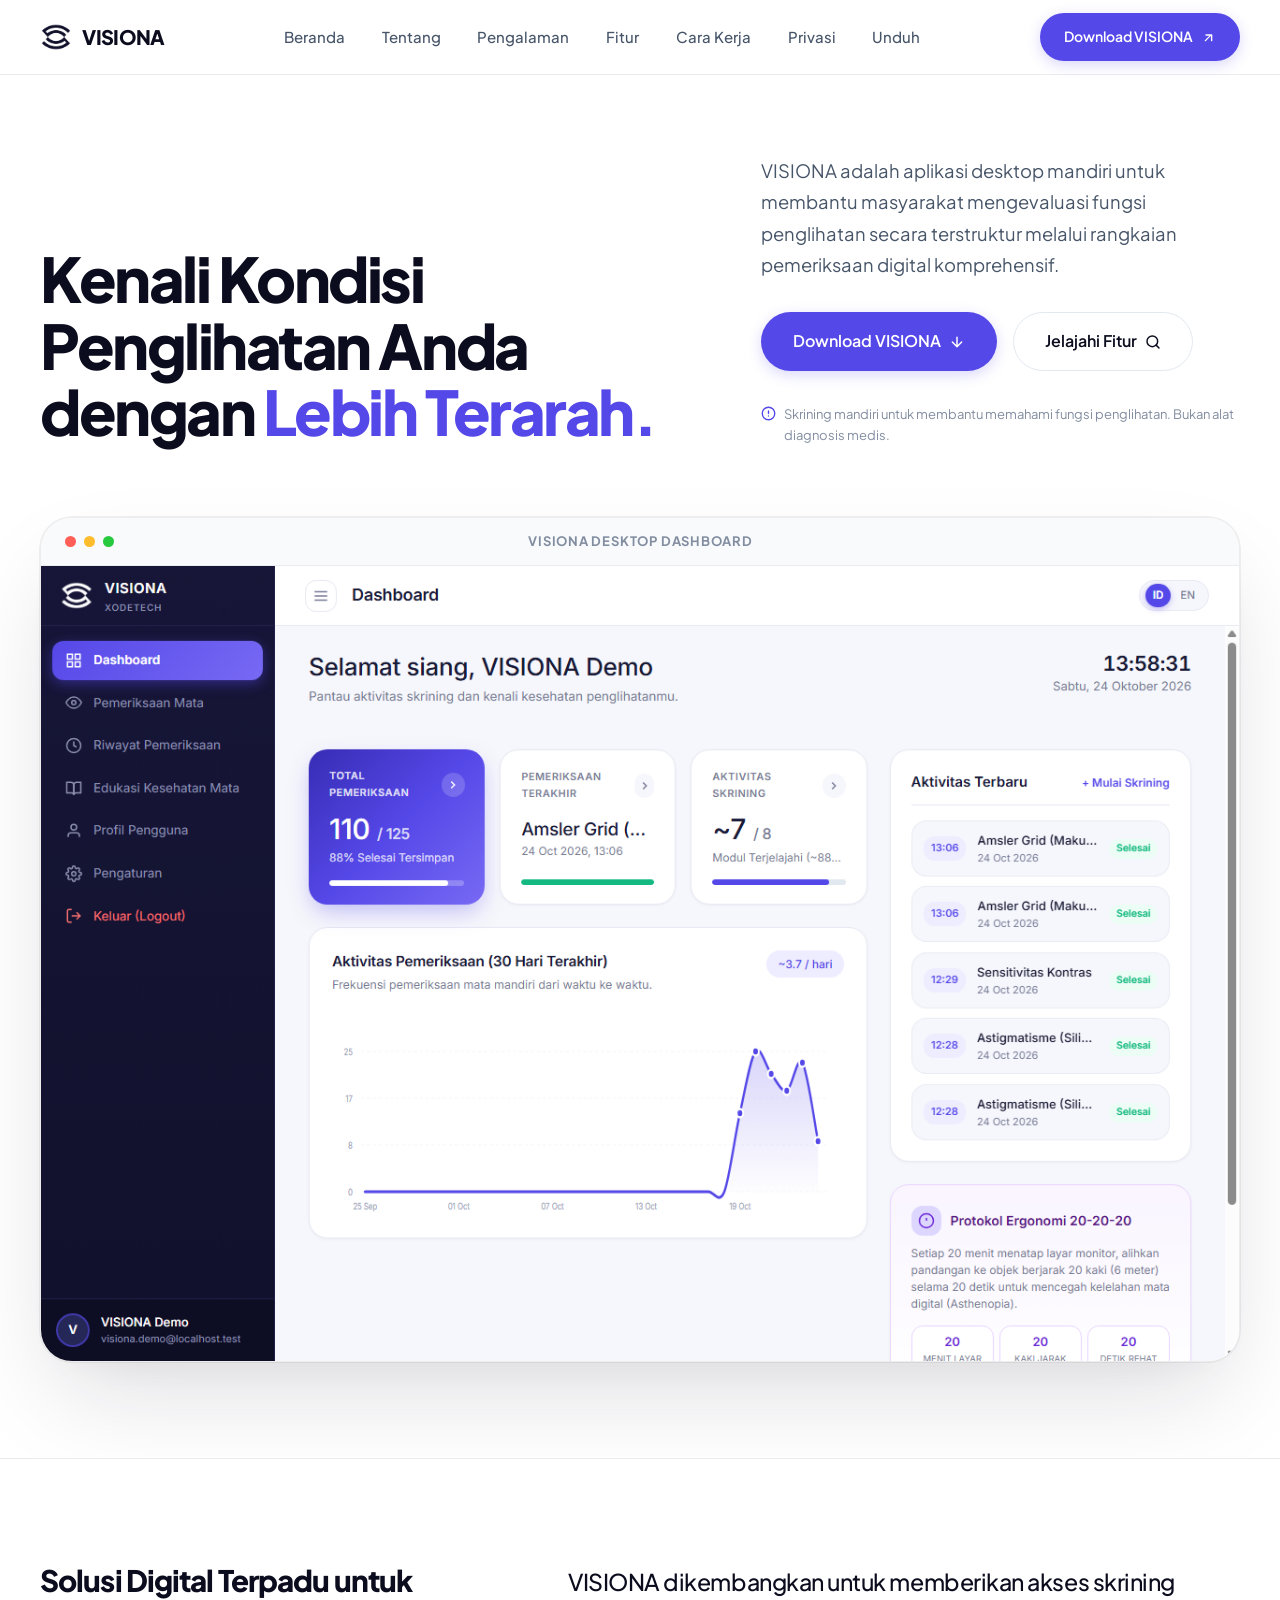
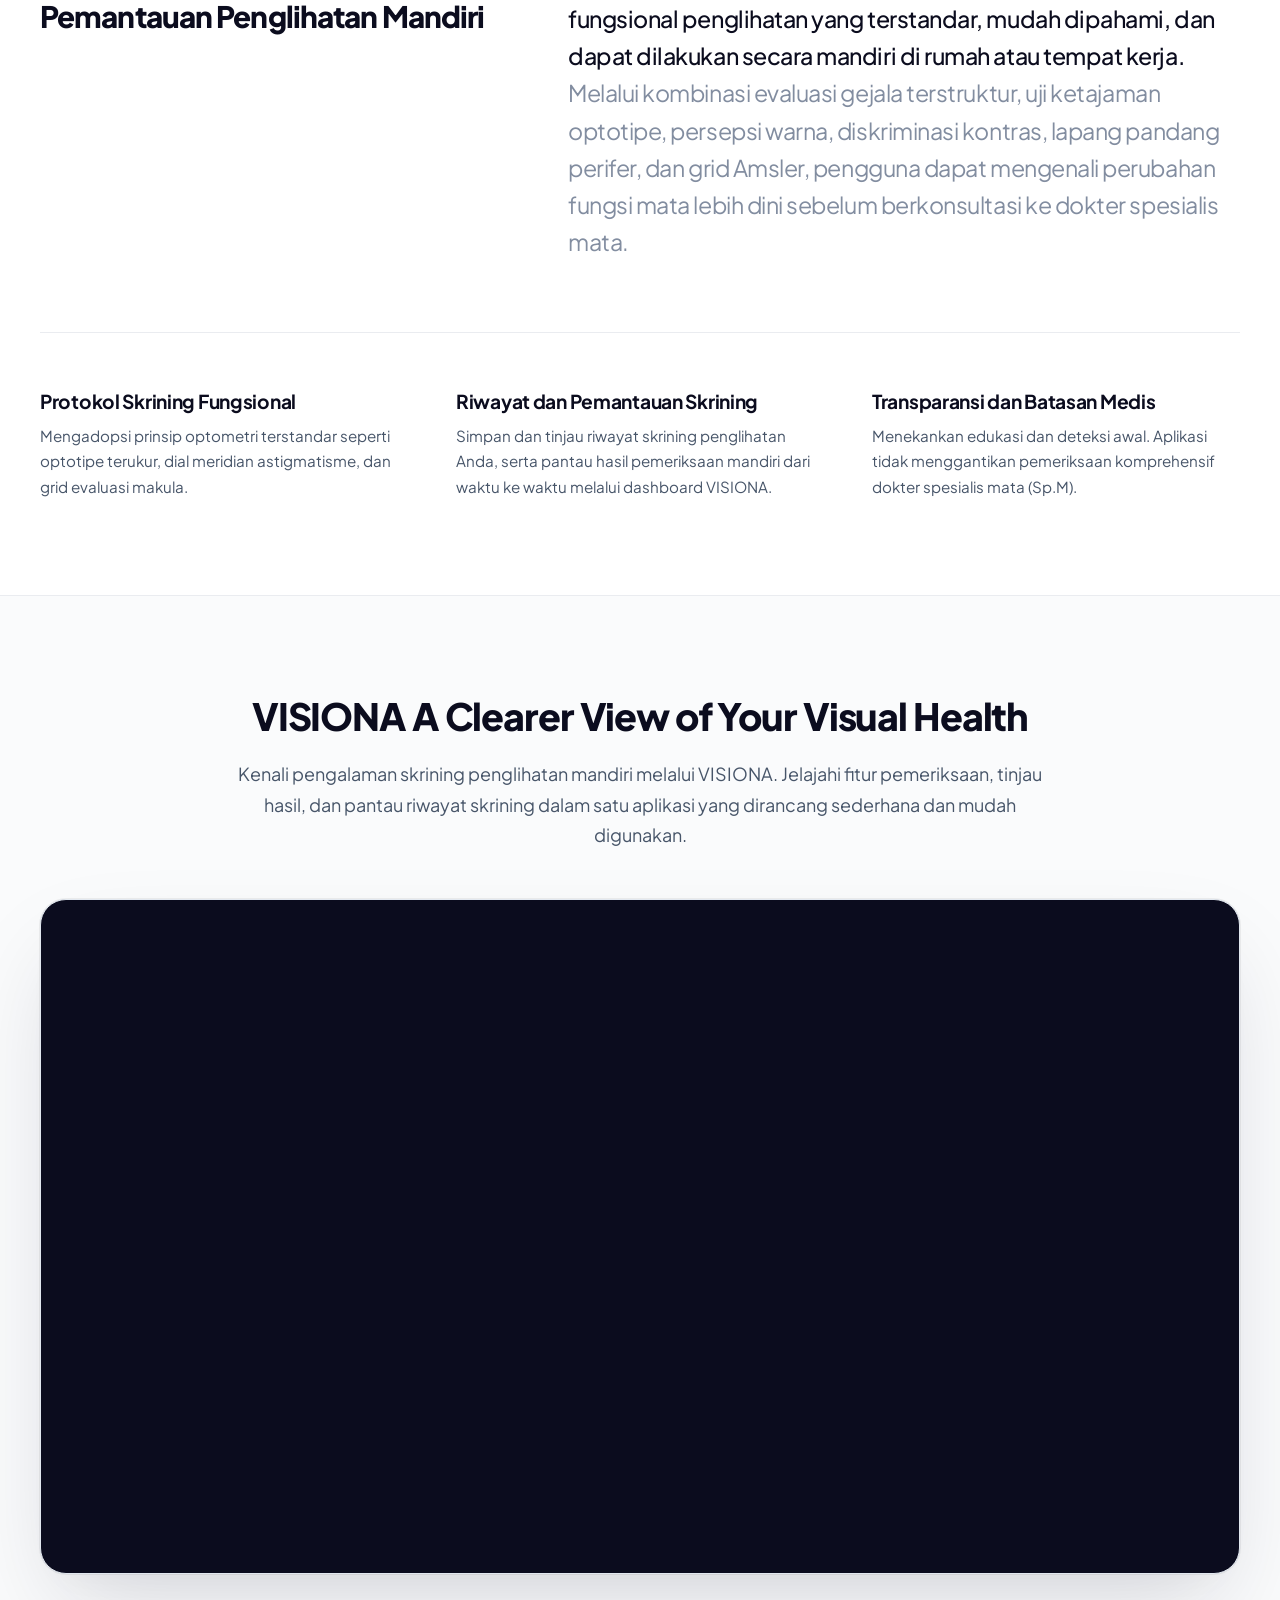
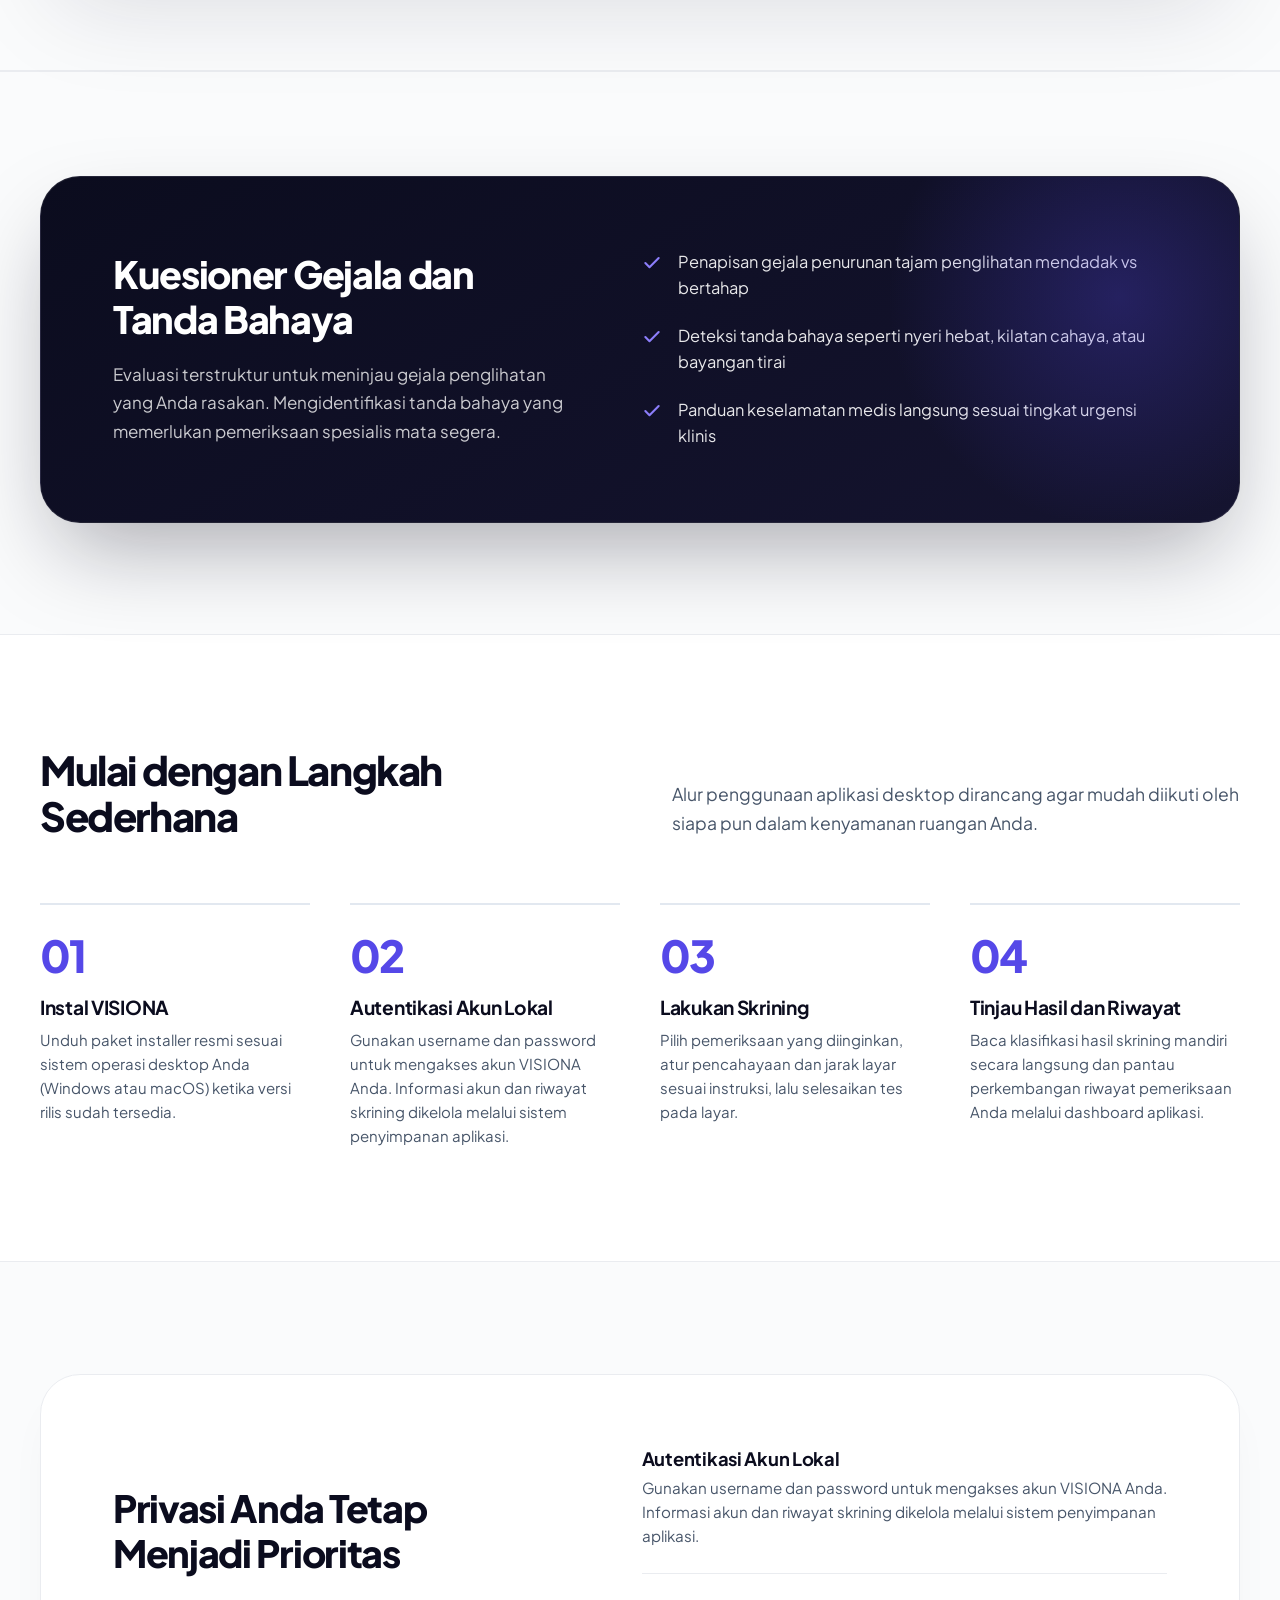
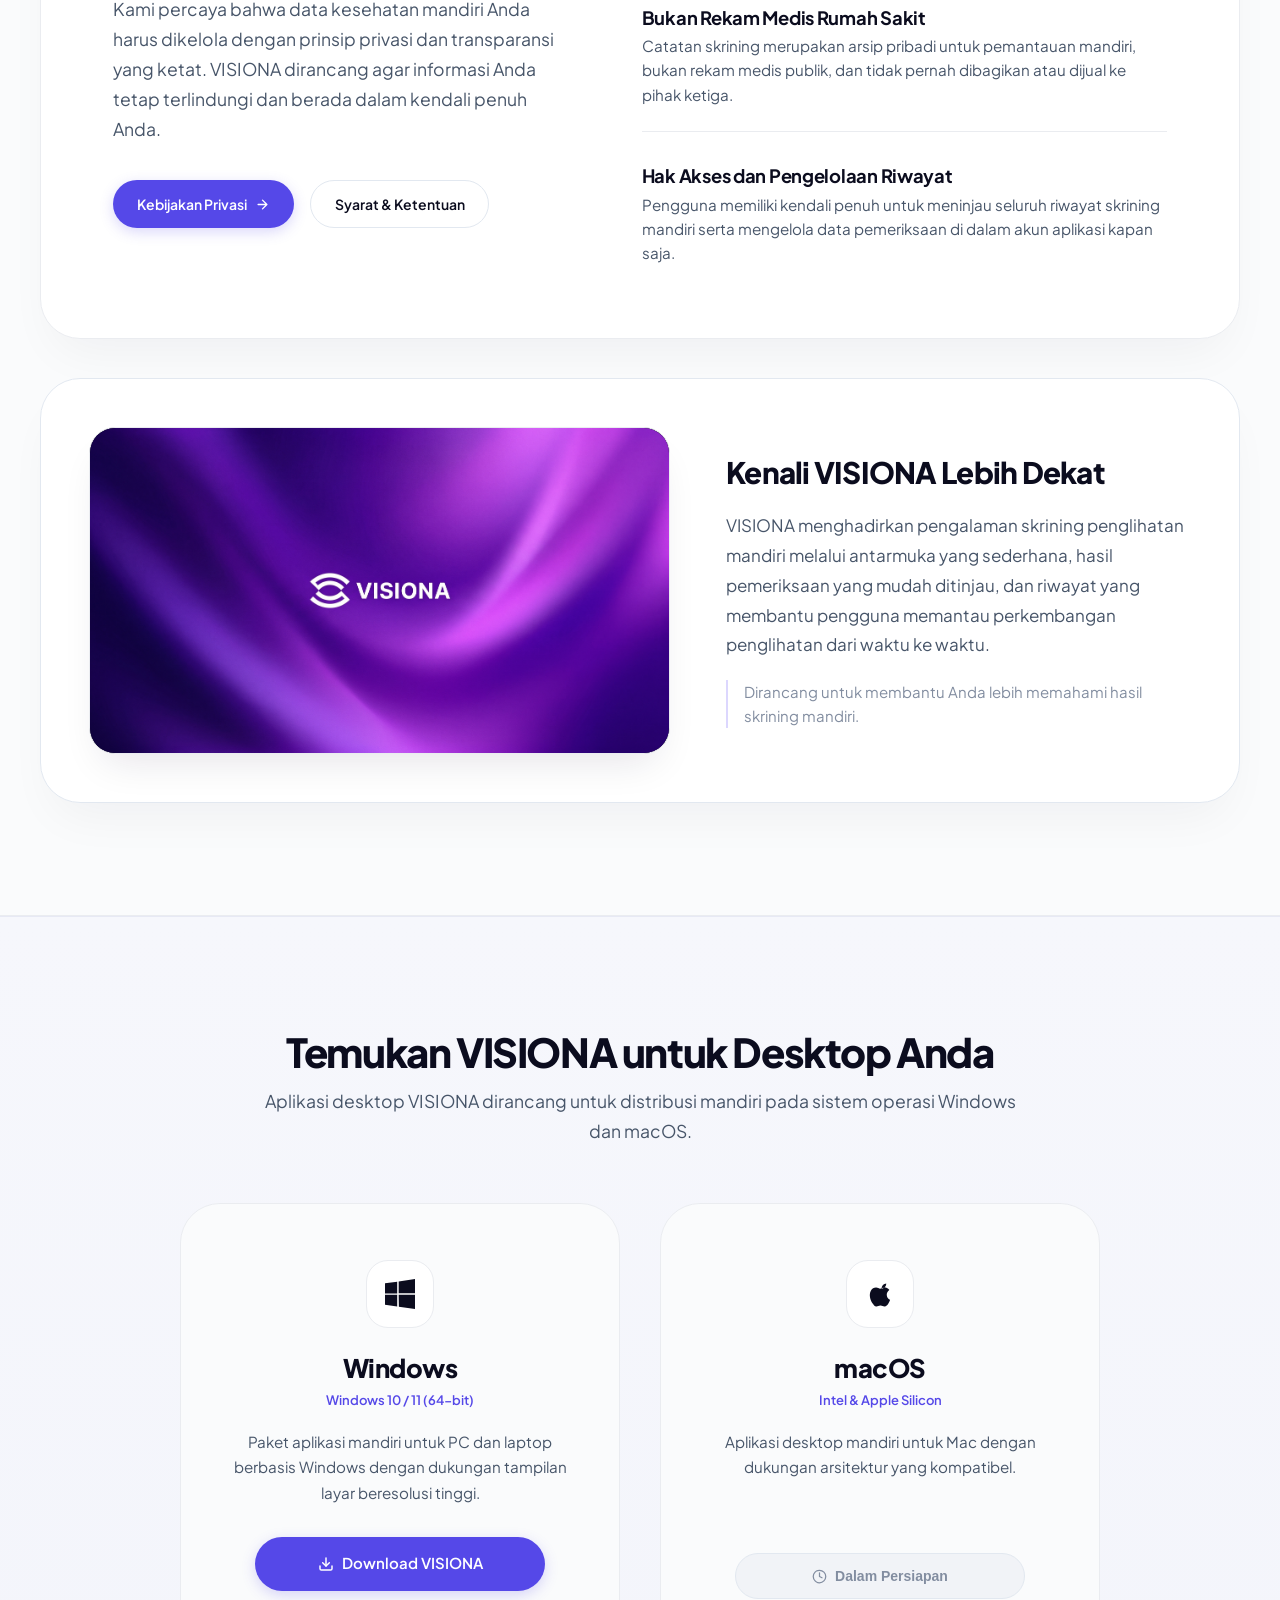
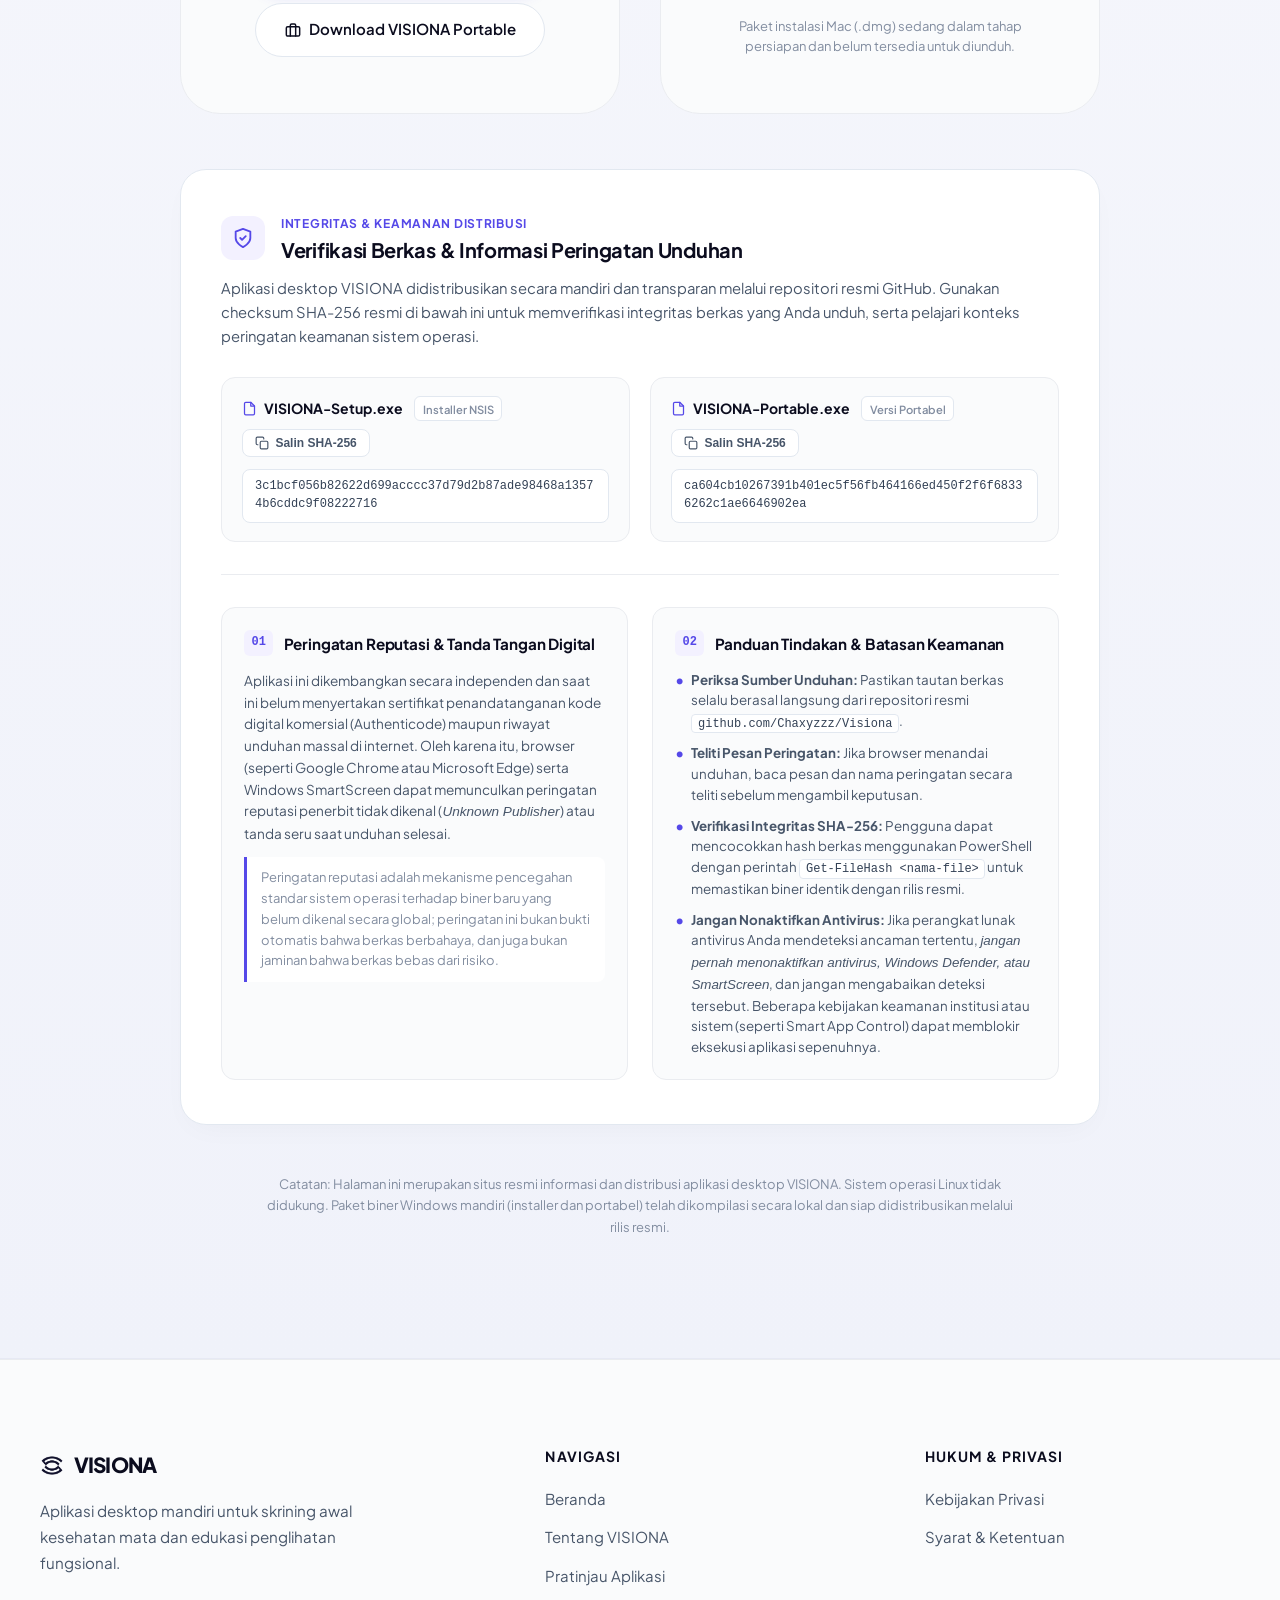
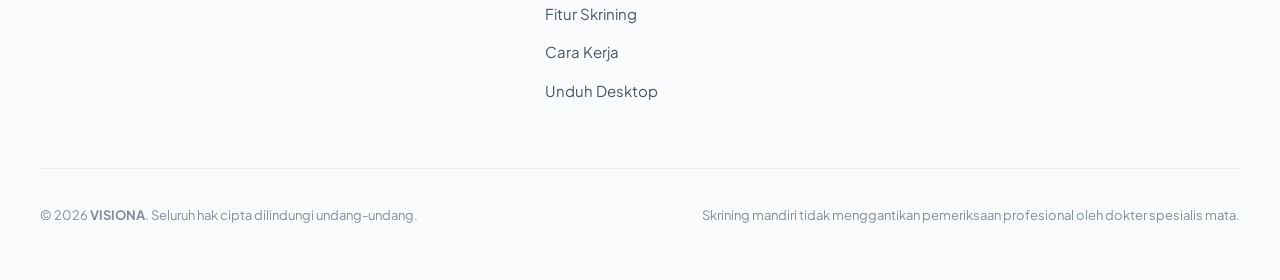
==== commit 0fed0d30: "Update VISIONA download security guidance" ====
--- a/index.html
+++ b/index.html
@@ -785,6 +785,270 @@
       text-align: center;
       display: block;
       margin-top: 0.35rem;
+    }
+
+    /* Download Security & Checksum Panel */
+    .download-security-panel {
+      background: #ffffff;
+      border: 1px solid var(--color-border-clean);
+      border-radius: var(--radius-inner-card);
+      padding: 2.75rem 2.5rem;
+      max-width: 920px;
+      margin: 3.5rem auto 0;
+      box-shadow: 0 10px 30px -10px rgba(11, 12, 30, 0.04);
+    }
+
+    .security-panel-header {
+      display: flex;
+      align-items: center;
+      gap: 1rem;
+      margin-bottom: 0.85rem;
+    }
+
+    .security-badge-icon {
+      width: 44px;
+      height: 44px;
+      border-radius: 12px;
+      background: var(--color-primary-subtle);
+      color: var(--color-primary);
+      display: inline-flex;
+      align-items: center;
+      justify-content: center;
+      flex-shrink: 0;
+    }
+
+    .security-panel-tag {
+      font-size: 0.75rem;
+      font-weight: 700;
+      text-transform: uppercase;
+      letter-spacing: 0.06em;
+      color: var(--color-primary);
+      display: block;
+      margin-bottom: 0.2rem;
+    }
+
+    .security-header-text h3 {
+      font-family: var(--font-display);
+      font-size: 1.25rem;
+      font-weight: 700;
+      color: var(--color-text-main);
+      margin: 0;
+      letter-spacing: -0.015em;
+    }
+
+    .security-intro-text {
+      font-size: 0.925rem;
+      color: var(--color-text-body);
+      line-height: 1.65;
+      margin-bottom: 1.75rem;
+    }
+
+    .security-checksum-grid {
+      display: grid;
+      grid-template-columns: repeat(2, 1fr);
+      gap: 1.25rem;
+      margin-bottom: 2rem;
+    }
+
+    .checksum-item {
+      background: var(--color-bg-soft);
+      border: 1px solid var(--color-border-subtle);
+      border-radius: 14px;
+      padding: 1.15rem 1.25rem;
+      display: flex;
+      flex-direction: column;
+      gap: 0.75rem;
+      transition: border-color var(--transition-fast);
+    }
+
+    .checksum-item:hover {
+      border-color: var(--color-primary-border);
+    }
+
+    .checksum-item-header {
+      display: flex;
+      align-items: center;
+      justify-content: space-between;
+      gap: 0.5rem;
+      flex-wrap: wrap;
+    }
+
+    .checksum-item-title {
+      display: flex;
+      align-items: center;
+      gap: 0.45rem;
+      font-size: 0.875rem;
+      color: var(--color-text-main);
+    }
+
+    .checksum-file-icon {
+      color: var(--color-primary);
+      display: inline-flex;
+      align-items: center;
+    }
+
+    .checksum-type-tag {
+      font-size: 0.7rem;
+      font-weight: 600;
+      color: var(--color-text-muted);
+      background: #ffffff;
+      border: 1px solid var(--color-border-clean);
+      border-radius: 6px;
+      padding: 0.15rem 0.45rem;
+      margin-left: 0.25rem;
+    }
+
+    .btn-copy-checksum {
+      background: #ffffff;
+      border: 1px solid var(--color-border-clean);
+      color: var(--color-text-body);
+      font-size: 0.75rem;
+      font-weight: 600;
+      padding: 0.35rem 0.75rem;
+      border-radius: 8px;
+      cursor: pointer;
+      display: inline-flex;
+      align-items: center;
+      gap: 0.4rem;
+      transition: all var(--transition-fast);
+    }
+
+    .btn-copy-checksum:hover {
+      border-color: var(--color-primary-border);
+      color: var(--color-primary);
+      background: var(--color-primary-subtle);
+    }
+
+    .btn-copy-checksum.is-copied {
+      border-color: #10b981;
+      color: #059669;
+      background: #ecfdf5;
+    }
+
+    .checksum-code-wrap {
+      background: #ffffff;
+      border: 1px solid var(--color-border-clean);
+      border-radius: 8px;
+      padding: 0.55rem 0.75rem;
+    }
+
+    .checksum-code-wrap code {
+      font-family: var(--font-mono, monospace);
+      font-size: 0.75rem;
+      color: #334155;
+      word-break: break-all;
+      display: block;
+      line-height: 1.45;
+      user-select: all;
+    }
+
+    .security-guidance-grid {
+      display: grid;
+      grid-template-columns: repeat(2, 1fr);
+      gap: 1.5rem;
+      border-top: 1px solid var(--color-border-subtle);
+      padding-top: 2rem;
+    }
+
+    .guidance-card {
+      background: var(--color-bg-soft);
+      border: 1px solid var(--color-border-subtle);
+      border-radius: 14px;
+      padding: 1.35rem 1.4rem;
+    }
+
+    .guidance-card-header {
+      display: flex;
+      align-items: center;
+      gap: 0.65rem;
+      margin-bottom: 0.85rem;
+    }
+
+    .guidance-num {
+      font-family: var(--font-mono, monospace);
+      font-size: 0.75rem;
+      font-weight: 700;
+      color: var(--color-primary);
+      background: var(--color-primary-subtle);
+      border-radius: 6px;
+      padding: 0.2rem 0.45rem;
+      display: inline-block;
+    }
+
+    .guidance-card-header h4 {
+      font-family: var(--font-display);
+      font-size: 0.95rem;
+      font-weight: 700;
+      color: var(--color-text-main);
+      margin: 0;
+      letter-spacing: -0.01em;
+    }
+
+    .guidance-card p {
+      font-size: 0.85rem;
+      color: var(--color-text-body);
+      line-height: 1.6;
+      margin-bottom: 0.75rem;
+    }
+
+    .guidance-card p:last-child {
+      margin-bottom: 0;
+    }
+
+    .guidance-note {
+      font-size: 0.8125rem !important;
+      color: var(--color-text-muted) !important;
+      background: #ffffff;
+      border-left: 3px solid var(--color-primary);
+      padding: 0.65rem 0.85rem;
+      border-radius: 0 8px 8px 0;
+      line-height: 1.55;
+    }
+
+    .guidance-list {
+      list-style: none;
+      padding: 0;
+      margin: 0;
+      display: flex;
+      flex-direction: column;
+      gap: 0.65rem;
+    }
+
+    .guidance-list li {
+      font-size: 0.835rem;
+      color: var(--color-text-body);
+      line-height: 1.55;
+      position: relative;
+      padding-left: 1rem;
+    }
+
+    .guidance-list li::before {
+      content: "•";
+      color: var(--color-primary);
+      position: absolute;
+      left: 0;
+      font-weight: 800;
+    }
+
+    .guidance-list code {
+      font-family: var(--font-mono, monospace);
+      font-size: 0.75rem;
+      background: #ffffff;
+      border: 1px solid var(--color-border-clean);
+      border-radius: 4px;
+      padding: 0.1rem 0.35rem;
+      color: #334155;
+    }
+
+    @media (max-width: 900px) {
+      .security-checksum-grid,
+      .security-guidance-grid {
+        grid-template-columns: 1fr;
+      }
+      .download-security-panel {
+        padding: 2rem 1.5rem;
+        margin-top: 2.5rem;
+      }
     }
 
     /* Download Information Modal */
@@ -1678,11 +1942,11 @@
               Paket aplikasi mandiri untuk PC dan laptop berbasis Windows dengan dukungan tampilan layar beresolusi tinggi.
             </p>
             <div class="download-action-group">
-              <a href="https://github.com/Chaxyzzz/Visiona/releases/download/v1.0.0/VISIONA-Setup.exe" class="btn-pill btn-pill-primary download-action-btn" id="btn-download-setup" data-platform="winSetup" aria-label="Download VISIONA untuk Windows (Installer NSIS)" download>
+              <a href="https://github.com/Chaxyzzz/Visiona/releases/download/Visiona/VISIONA-Setup.exe" class="btn-pill btn-pill-primary download-action-btn" id="btn-download-setup" data-platform="winSetup" aria-label="Download VISIONA untuk Windows (Installer NSIS)" download>
                 <svg width="16" height="16" viewBox="0 0 24 24" fill="none" stroke="currentColor" stroke-width="2.2" stroke-linecap="round" stroke-linejoin="round" aria-hidden="true"><path d="M21 15v4a2 2 0 0 1-2 2H5a2 2 0 0 1-2-2v-4"/><polyline points="7 10 12 15 17 10"/><line x1="12" y1="15" x2="12" y2="3"/></svg>
                 <span>Download VISIONA</span>
               </a>
-              <a href="https://github.com/Chaxyzzz/Visiona/releases/download/v1.0.0/VISIONA-Portable.exe" class="btn-pill btn-pill-secondary download-action-btn" id="btn-download-portable" data-platform="winPortable" aria-label="Download VISIONA Portable untuk Windows" download>
+              <a href="https://github.com/Chaxyzzz/Visiona/releases/download/Visiona/VISIONA-Portable.exe" class="btn-pill btn-pill-secondary download-action-btn" id="btn-download-portable" data-platform="winPortable" aria-label="Download VISIONA Portable untuk Windows" download>
                 <svg width="16" height="16" viewBox="0 0 24 24" fill="none" stroke="currentColor" stroke-width="2.2" stroke-linecap="round" stroke-linejoin="round" aria-hidden="true"><rect x="2" y="7" width="20" height="14" rx="2" ry="2"/><path d="M16 21V5a2 2 0 0 0-2-2h-4a2 2 0 0 0-2 2v16"/></svg>
                 <span>Download VISIONA Portable</span>
               </a>
@@ -1709,6 +1973,105 @@
           </div>
         </div>
 
+        <!-- Security & Checksum Verification Panel -->
+        <div class="download-security-panel reveal-on-scroll">
+          <div class="security-panel-header">
+            <div class="security-badge-icon" aria-hidden="true">
+              <svg width="22" height="22" viewBox="0 0 24 24" fill="none" stroke="currentColor" stroke-width="2" stroke-linecap="round" stroke-linejoin="round"><path d="M12 22s8-4 8-10V5l-8-3-8 3v7c0 6 8 10 8 10z"/><path d="m9 12 2 2 4-4"/></svg>
+            </div>
+            <div class="security-header-text">
+              <span class="security-panel-tag">Integritas &amp; Keamanan Distribusi</span>
+              <h3>Verifikasi Berkas &amp; Informasi Peringatan Unduhan</h3>
+            </div>
+          </div>
+
+          <p class="security-intro-text">
+            Aplikasi desktop VISIONA didistribusikan secara mandiri dan transparan melalui repositori resmi GitHub. Gunakan checksum SHA-256 resmi di bawah ini untuk memverifikasi integritas berkas yang Anda unduh, serta pelajari konteks peringatan keamanan sistem operasi.
+          </p>
+
+          <!-- Checksum Grid -->
+          <div class="security-checksum-grid">
+            <!-- Setup Checksum -->
+            <div class="checksum-item">
+              <div class="checksum-item-header">
+                <div class="checksum-item-title">
+                  <span class="checksum-file-icon" aria-hidden="true">
+                    <svg width="15" height="15" viewBox="0 0 24 24" fill="none" stroke="currentColor" stroke-width="2" stroke-linecap="round" stroke-linejoin="round"><path d="M14 2H6a2 2 0 0 0-2 2v16a2 2 0 0 0 2 2h12a2 2 0 0 0 2-2V8z"/><polyline points="14 2 14 8 20 8"/></svg>
+                  </span>
+                  <strong>VISIONA-Setup.exe</strong>
+                  <span class="checksum-type-tag">Installer NSIS</span>
+                </div>
+                <button type="button" class="btn-copy-checksum" data-clipboard="3c1bcf056b82622d699acccc37d79d2b87ade98468a13574b6cddc9f08222716" aria-label="Salin checksum SHA-256 VISIONA-Setup.exe">
+                  <svg width="14" height="14" viewBox="0 0 24 24" fill="none" stroke="currentColor" stroke-width="2" stroke-linecap="round" stroke-linejoin="round" class="icon-copy" aria-hidden="true"><rect x="9" y="9" width="13" height="13" rx="2" ry="2"/><path d="M5 15H4a2 2 0 0 1-2-2V4a2 2 0 0 1 2-2h9a2 2 0 0 1 2 2v1"/></svg>
+                  <svg width="14" height="14" viewBox="0 0 24 24" fill="none" stroke="currentColor" stroke-width="2" stroke-linecap="round" stroke-linejoin="round" class="icon-check" aria-hidden="true" style="display: none;"><polyline points="20 6 9 17 4 12"/></svg>
+                  <span class="copy-label">Salin SHA-256</span>
+                </button>
+              </div>
+              <div class="checksum-code-wrap">
+                <code>3c1bcf056b82622d699acccc37d79d2b87ade98468a13574b6cddc9f08222716</code>
+              </div>
+            </div>
+
+            <!-- Portable Checksum -->
+            <div class="checksum-item">
+              <div class="checksum-item-header">
+                <div class="checksum-item-title">
+                  <span class="checksum-file-icon" aria-hidden="true">
+                    <svg width="15" height="15" viewBox="0 0 24 24" fill="none" stroke="currentColor" stroke-width="2" stroke-linecap="round" stroke-linejoin="round"><path d="M14 2H6a2 2 0 0 0-2 2v16a2 2 0 0 0 2 2h12a2 2 0 0 0 2-2V8z"/><polyline points="14 2 14 8 20 8"/></svg>
+                  </span>
+                  <strong>VISIONA-Portable.exe</strong>
+                  <span class="checksum-type-tag">Versi Portabel</span>
+                </div>
+                <button type="button" class="btn-copy-checksum" data-clipboard="ca604cb10267391b401ec5f56fb464166ed450f2f6f68336262c1ae6646902ea" aria-label="Salin checksum SHA-256 VISIONA-Portable.exe">
+                  <svg width="14" height="14" viewBox="0 0 24 24" fill="none" stroke="currentColor" stroke-width="2" stroke-linecap="round" stroke-linejoin="round" class="icon-copy" aria-hidden="true"><rect x="9" y="9" width="13" height="13" rx="2" ry="2"/><path d="M5 15H4a2 2 0 0 1-2-2V4a2 2 0 0 1 2-2h9a2 2 0 0 1 2 2v1"/></svg>
+                  <svg width="14" height="14" viewBox="0 0 24 24" fill="none" stroke="currentColor" stroke-width="2" stroke-linecap="round" stroke-linejoin="round" class="icon-check" aria-hidden="true" style="display: none;"><polyline points="20 6 9 17 4 12"/></svg>
+                  <span class="copy-label">Salin SHA-256</span>
+                </button>
+              </div>
+              <div class="checksum-code-wrap">
+                <code>ca604cb10267391b401ec5f56fb464166ed450f2f6f68336262c1ae6646902ea</code>
+              </div>
+            </div>
+          </div>
+
+          <!-- Guidance Grid -->
+          <div class="security-guidance-grid">
+            <div class="guidance-card">
+              <div class="guidance-card-header">
+                <span class="guidance-num">01</span>
+                <h4>Peringatan Reputasi &amp; Tanda Tangan Digital</h4>
+              </div>
+              <p>
+                Aplikasi ini dikembangkan secara independen dan saat ini belum menyertakan sertifikat penandatanganan kode digital komersial (Authenticode) maupun riwayat unduhan massal di internet. Oleh karena itu, browser (seperti Google Chrome atau Microsoft Edge) serta Windows SmartScreen dapat memunculkan peringatan reputasi penerbit tidak dikenal (<em>Unknown Publisher</em>) atau tanda seru saat unduhan selesai.
+              </p>
+              <p class="guidance-note">
+                Peringatan reputasi adalah mekanisme pencegahan standar sistem operasi terhadap biner baru yang belum dikenal secara global; peringatan ini bukan bukti otomatis bahwa berkas berbahaya, dan juga bukan jaminan bahwa berkas bebas dari risiko.
+              </p>
+            </div>
+
+            <div class="guidance-card">
+              <div class="guidance-card-header">
+                <span class="guidance-num">02</span>
+                <h4>Panduan Tindakan &amp; Batasan Keamanan</h4>
+              </div>
+              <ul class="guidance-list">
+                <li>
+                  <strong>Periksa Sumber Unduhan:</strong> Pastikan tautan berkas selalu berasal langsung dari repositori resmi <code>github.com/Chaxyzzz/Visiona</code>.
+                </li>
+                <li>
+                  <strong>Teliti Pesan Peringatan:</strong> Jika browser menandai unduhan, baca pesan dan nama peringatan secara teliti sebelum mengambil keputusan.
+                </li>
+                <li>
+                  <strong>Verifikasi Integritas SHA-256:</strong> Pengguna dapat mencocokkan hash berkas menggunakan PowerShell dengan perintah <code>Get-FileHash &lt;nama-file&gt;</code> untuk memastikan biner identik dengan rilis resmi.
+                </li>
+                <li>
+                  <strong>Jangan Nonaktifkan Antivirus:</strong> Jika perangkat lunak antivirus Anda mendeteksi ancaman tertentu, <em>jangan pernah menonaktifkan antivirus, Windows Defender, atau SmartScreen</em>, dan jangan mengabaikan deteksi tersebut. Beberapa kebijakan keamanan institusi atau sistem (seperti Smart App Control) dapat memblokir eksekusi aplikasi sepenuhnya.
+                </li>
+              </ul>
+            </div>
+          </div>
+        </div>
+
         <p class="download-notice-editorial">
           Catatan: Halaman ini merupakan situs resmi informasi dan distribusi aplikasi desktop VISIONA. Sistem operasi Linux tidak didukung. Paket biner Windows mandiri (installer dan portabel) telah dikompilasi secara lokal dan siap didistribusikan melalui rilis resmi.
         </p>
@@ -1947,7 +2310,7 @@
       <div class="modal-status-grid" id="modal-status-grid">
         <div class="modal-status-row">
           <span class="modal-status-label">Berkas Biner Lokal:</span>
-          <span class="modal-status-val text-success" id="modal-local-status">Tersedia (93,3 MB)</span>
+          <span class="modal-status-val text-success" id="modal-local-status">Tersedia (98,6 MB)</span>
         </div>
         <div class="modal-status-row">
           <span class="modal-status-label">Tautan Publik Online:</span>
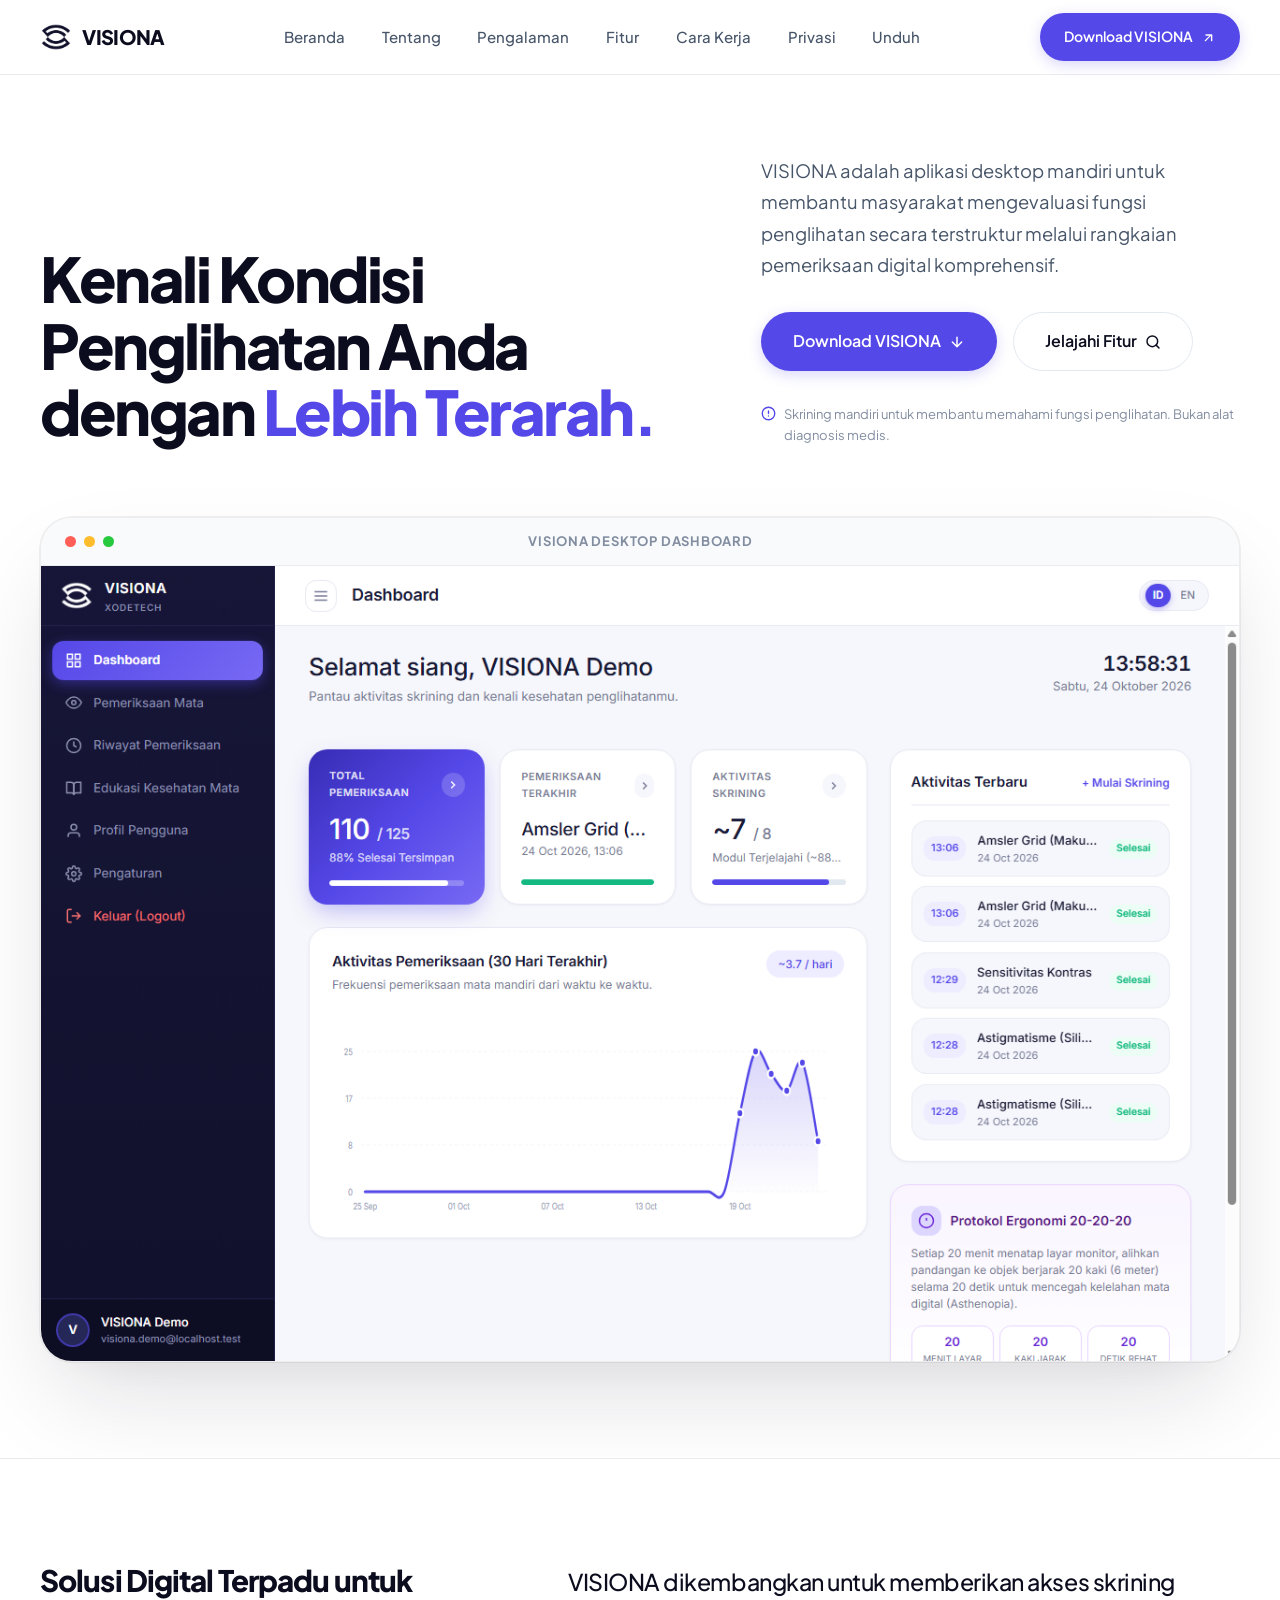
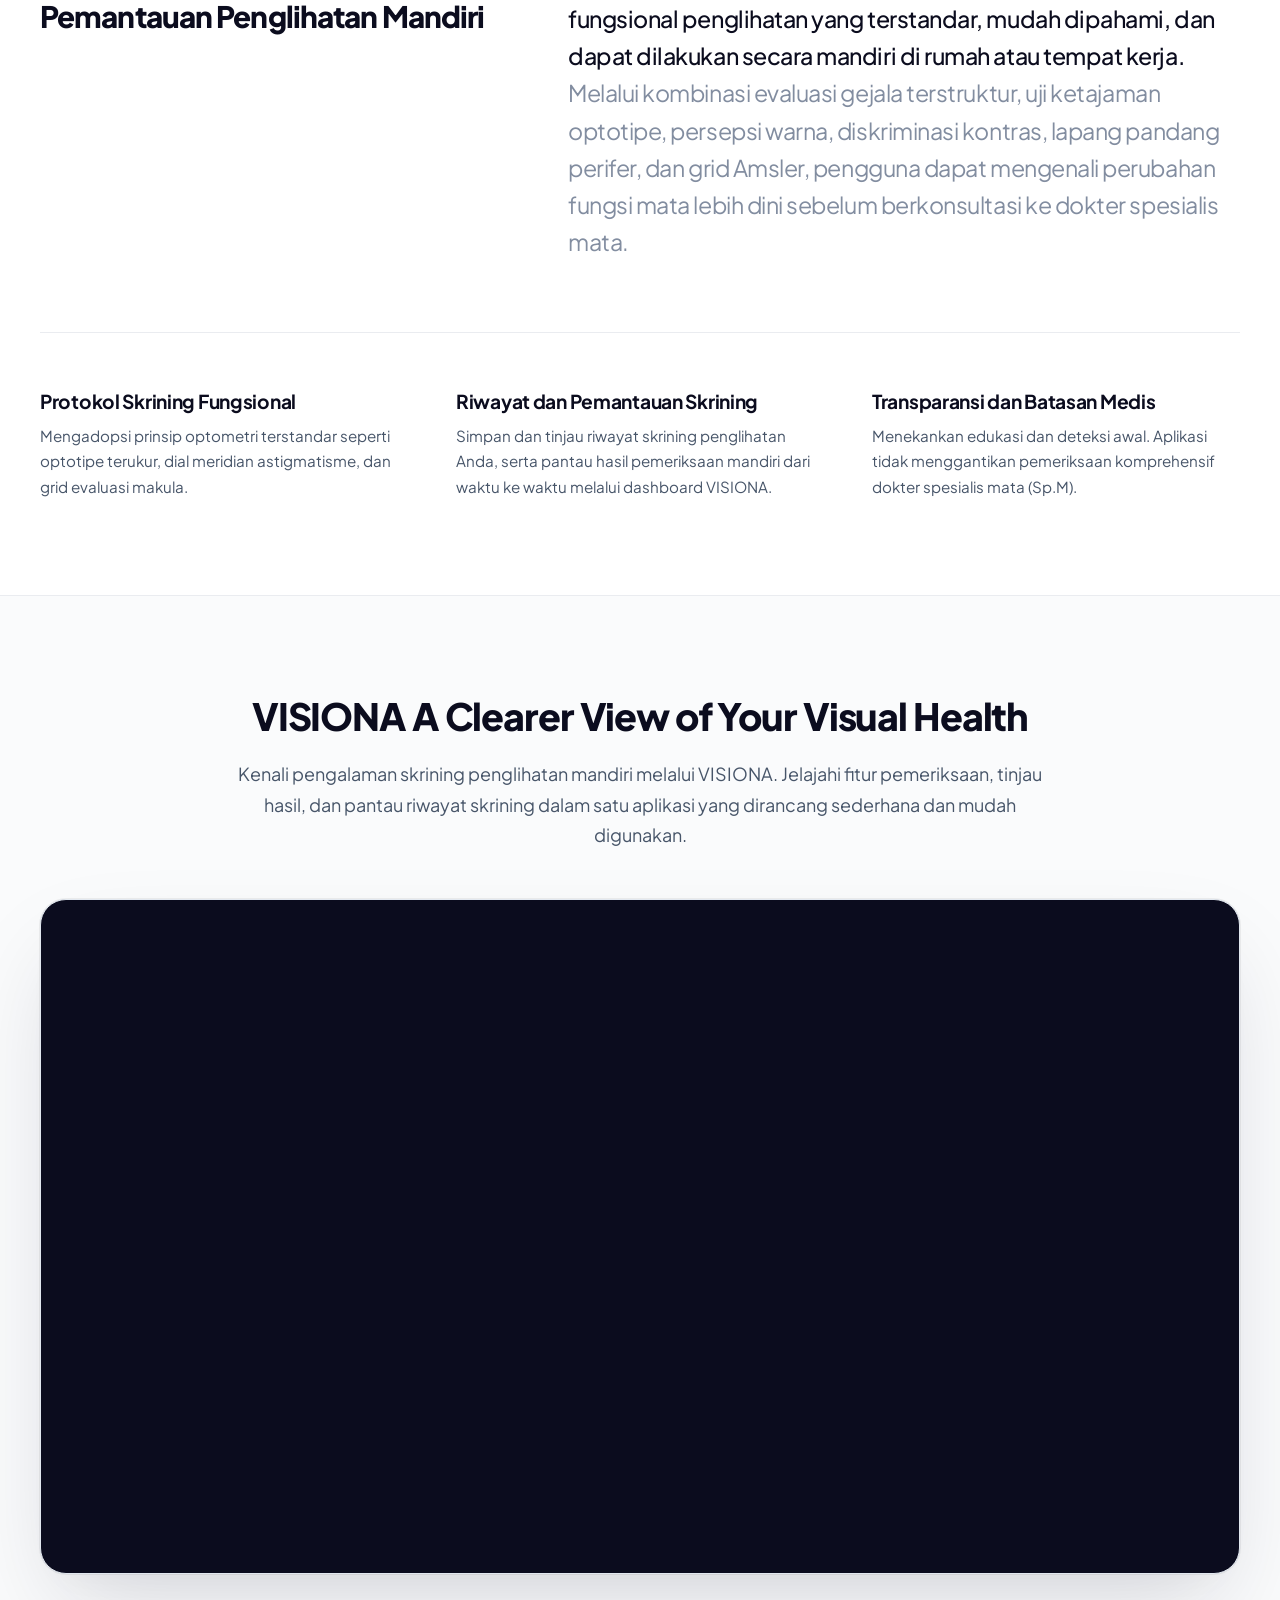
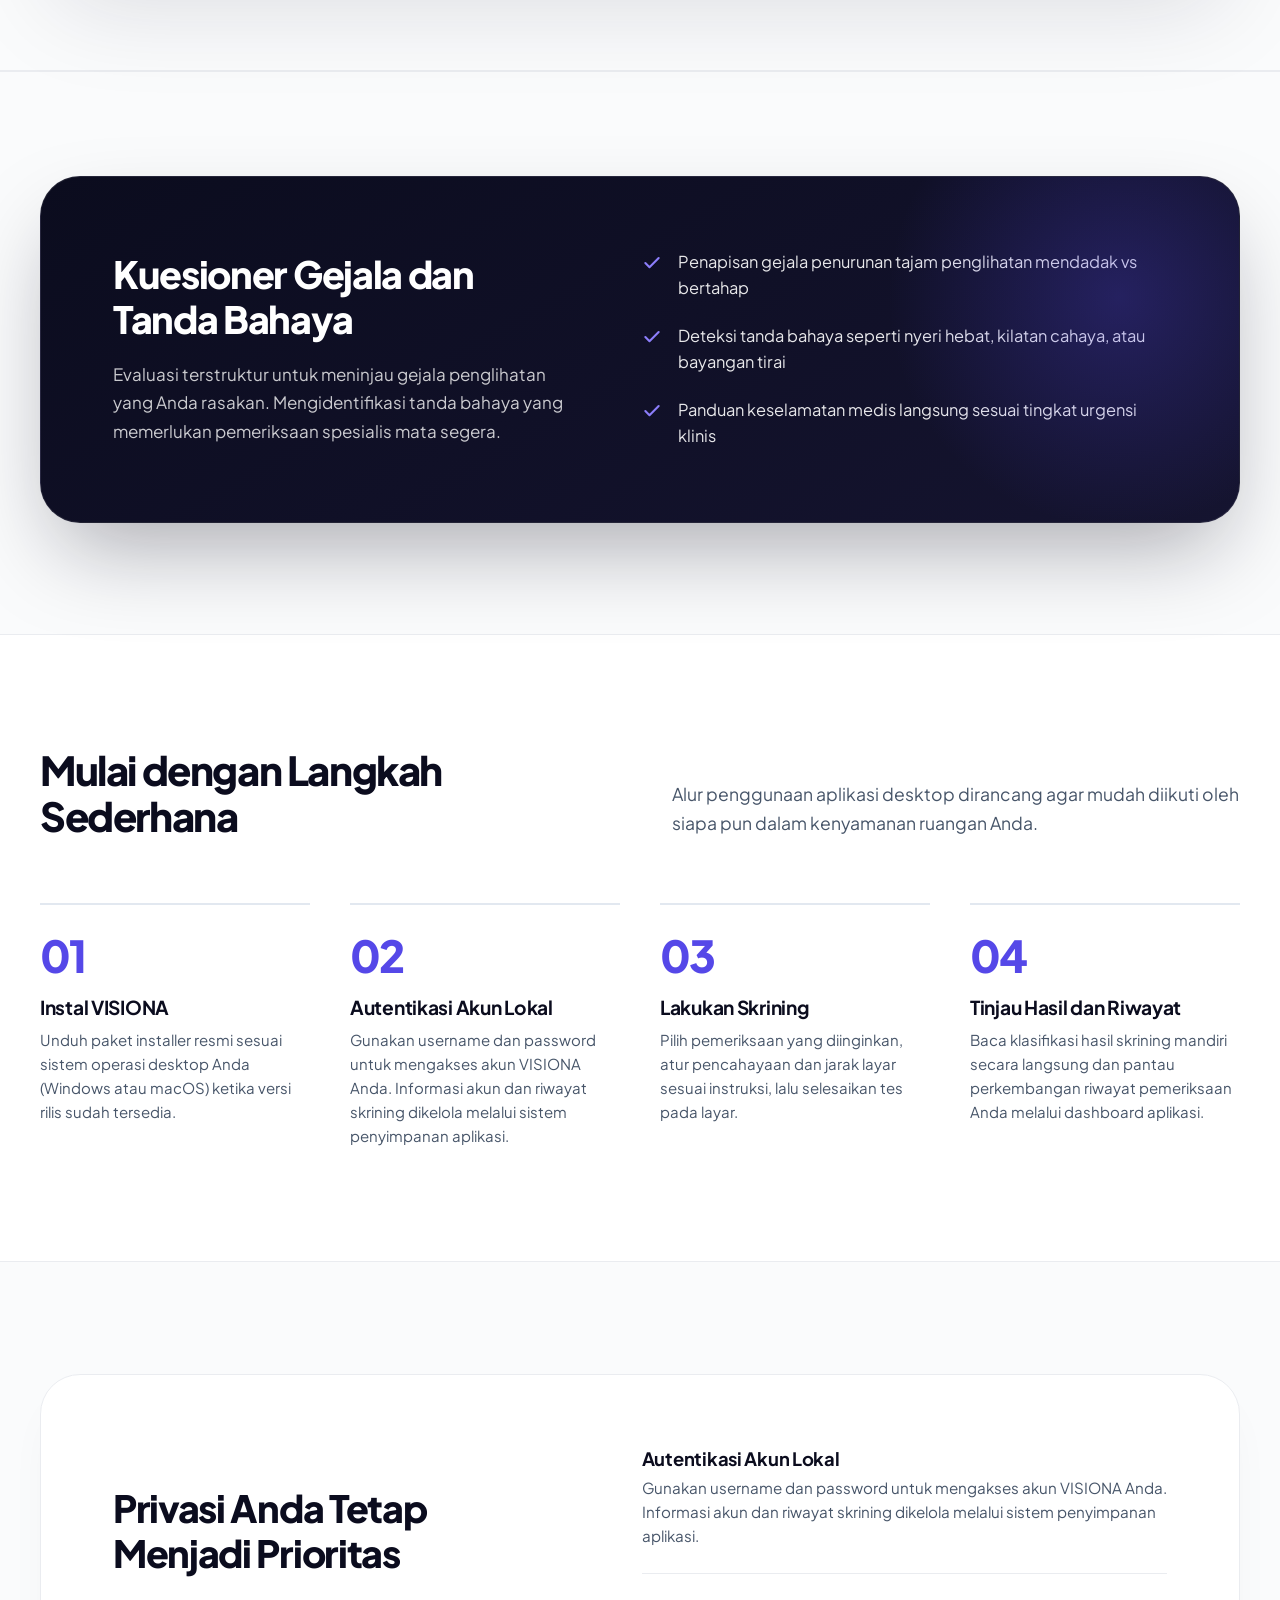
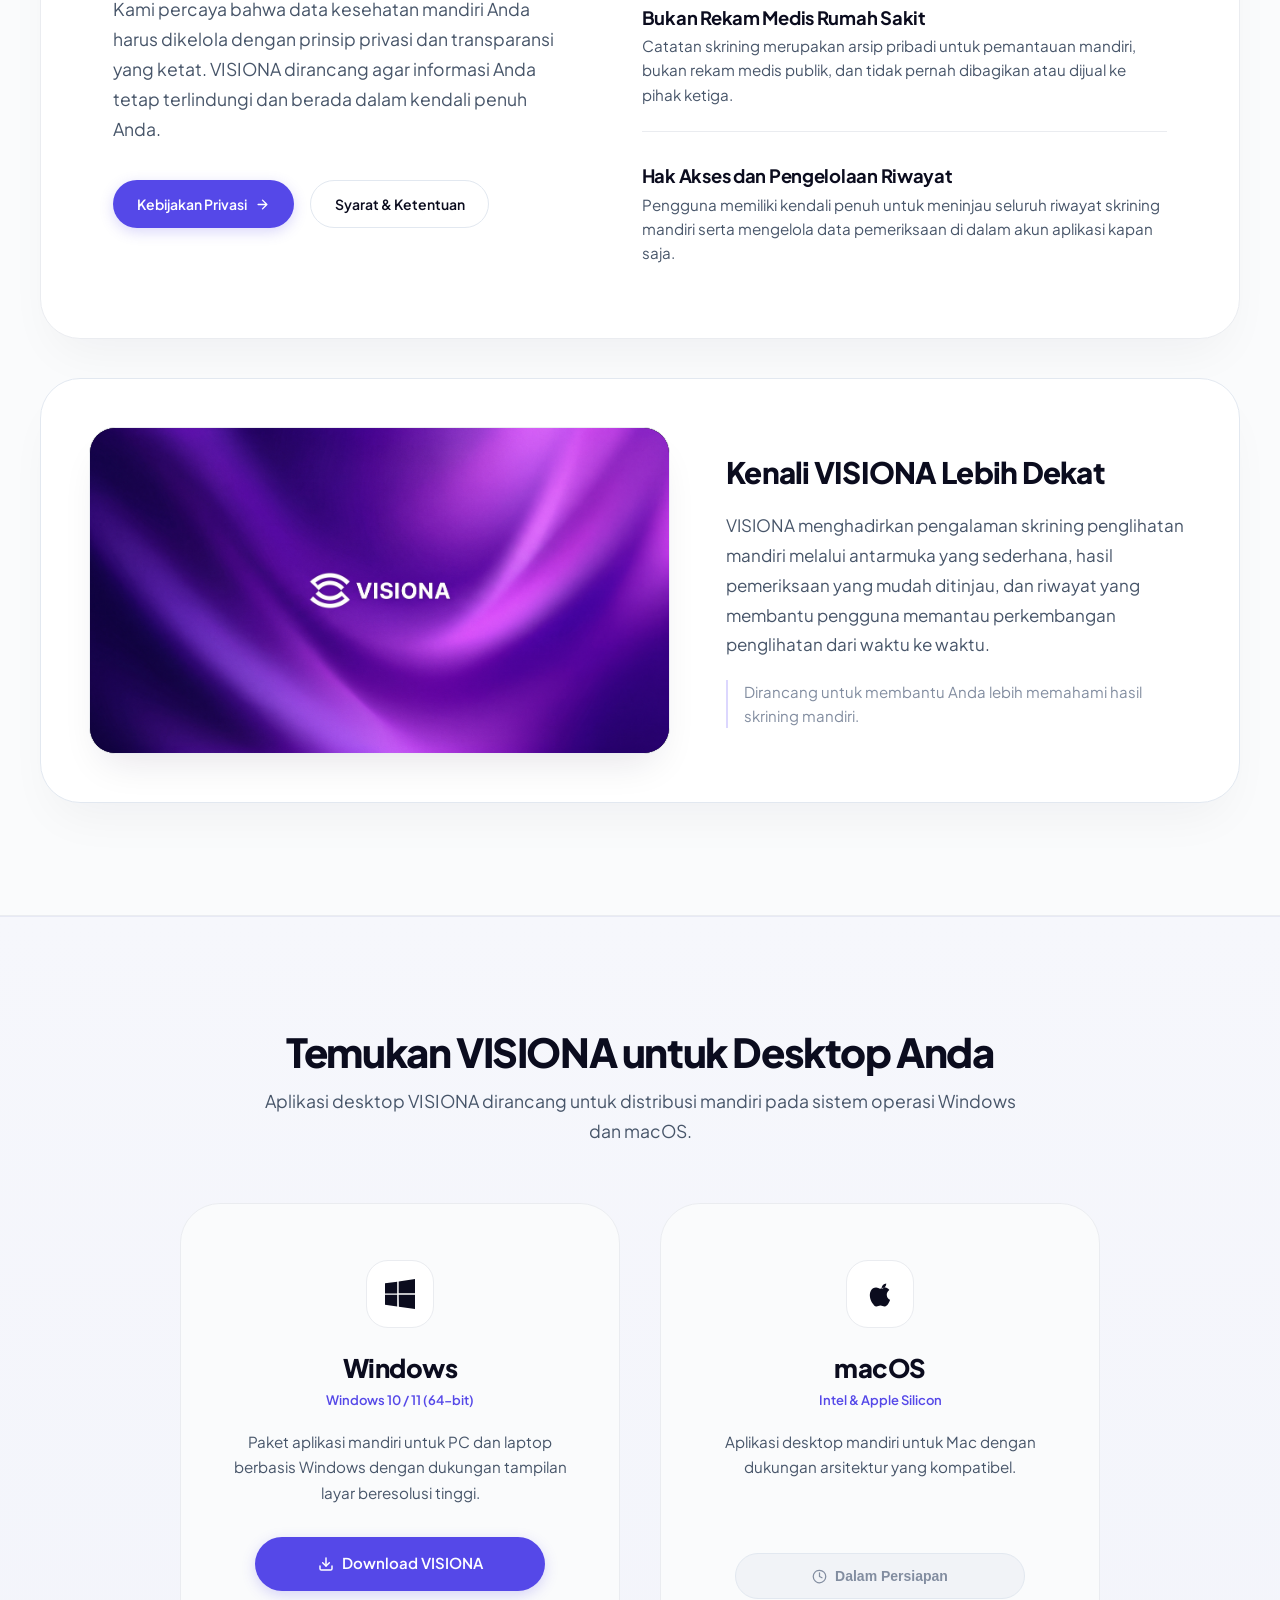
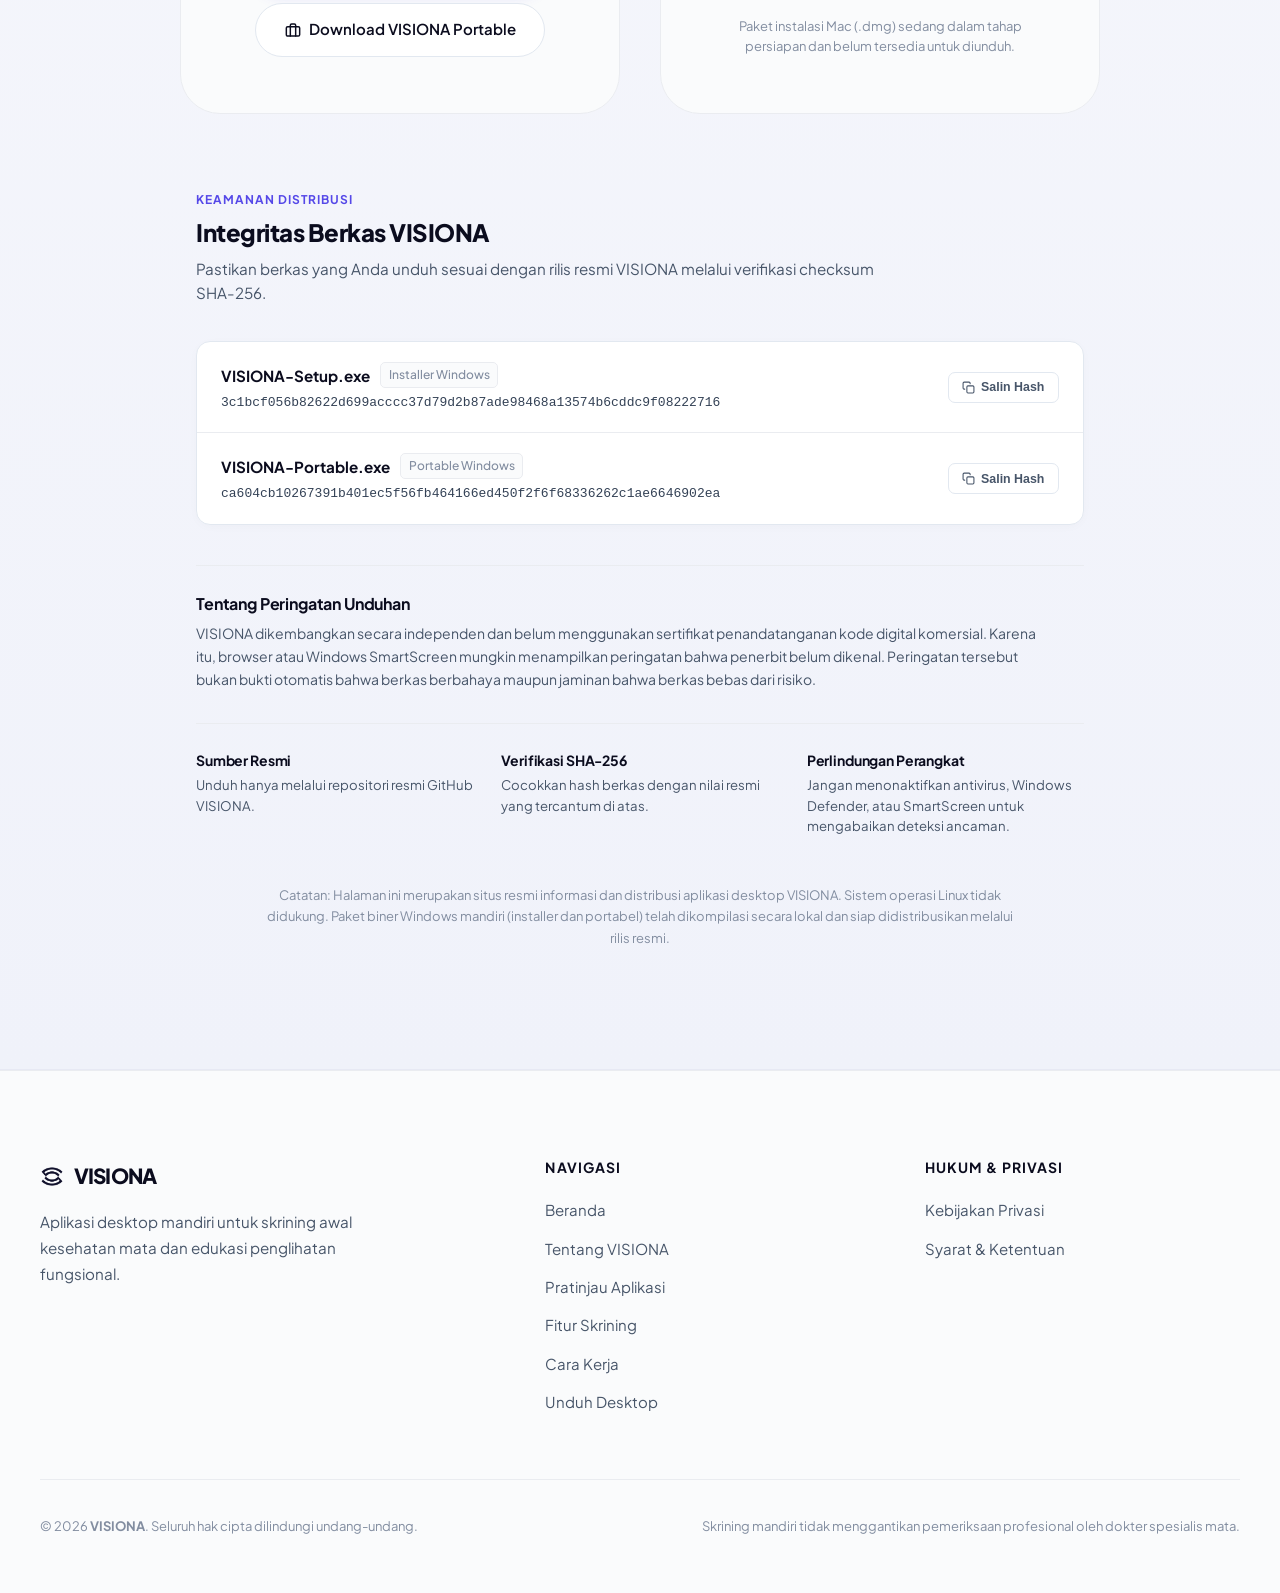
==== commit 95155748: "Redesign VISIONA download security and checksum section to minimal editorial layout" ====
--- a/index.html
+++ b/index.html
@@ -787,130 +787,135 @@
       margin-top: 0.35rem;
     }
 
-    /* Download Security & Checksum Panel */
-    .download-security-panel {
+    /* ======================================================================
+       Integritas & Keamanan Distribusi (Minimal Editorial Layout)
+       ====================================================================== */
+    .distribution-security-section {
+      max-width: 920px;
+      margin: 4.5rem auto 0;
+      padding: 0 1rem;
+    }
+
+    .security-editorial-header {
+      margin-bottom: 2.25rem;
+    }
+
+    .security-eyebrow {
+      font-size: 0.75rem;
+      font-weight: 700;
+      letter-spacing: 0.08em;
+      text-transform: uppercase;
+      color: var(--color-primary);
+      display: inline-block;
+      margin-bottom: 0.45rem;
+    }
+
+    .security-editorial-title {
+      font-family: var(--font-display);
+      font-size: 1.5rem;
+      font-weight: 800;
+      color: var(--color-text-main);
+      margin: 0 0 0.6rem;
+      letter-spacing: -0.02em;
+      line-height: 1.25;
+    }
+
+    .security-editorial-lead {
+      font-size: 0.95rem;
+      color: var(--color-text-body);
+      line-height: 1.6;
+      margin: 0;
+      max-width: 680px;
+    }
+
+    /* B. Checksum List */
+    .checksum-editorial-table {
       background: #ffffff;
       border: 1px solid var(--color-border-clean);
-      border-radius: var(--radius-inner-card);
-      padding: 2.75rem 2.5rem;
-      max-width: 920px;
-      margin: 3.5rem auto 0;
-      box-shadow: 0 10px 30px -10px rgba(11, 12, 30, 0.04);
-    }
-
-    .security-panel-header {
+      border-radius: 14px;
+      box-shadow: 0 2px 12px -2px rgba(11, 12, 30, 0.03);
+      margin-bottom: 2.5rem;
+      overflow: hidden;
+    }
+
+    .checksum-row {
       display: flex;
       align-items: center;
-      gap: 1rem;
-      margin-bottom: 0.85rem;
-    }
-
-    .security-badge-icon {
-      width: 44px;
-      height: 44px;
-      border-radius: 12px;
-      background: var(--color-primary-subtle);
-      color: var(--color-primary);
-      display: inline-flex;
+      justify-content: space-between;
+      gap: 1.5rem;
+      padding: 1.25rem 1.5rem;
+      transition: background-color var(--transition-fast, 150ms ease);
+    }
+
+    .checksum-row:hover {
+      background-color: var(--color-bg-soft);
+    }
+
+    .checksum-row:not(:last-child) {
+      border-bottom: 1px solid var(--color-border-subtle);
+    }
+
+    .checksum-col-info {
+      flex: 1;
+      min-width: 0;
+    }
+
+    .checksum-file-header {
+      display: flex;
       align-items: center;
-      justify-content: center;
-      flex-shrink: 0;
-    }
-
-    .security-panel-tag {
-      font-size: 0.75rem;
-      font-weight: 700;
-      text-transform: uppercase;
-      letter-spacing: 0.06em;
-      color: var(--color-primary);
-      display: block;
-      margin-bottom: 0.2rem;
-    }
-
-    .security-header-text h3 {
-      font-family: var(--font-display);
-      font-size: 1.25rem;
+      gap: 0.65rem;
+      margin-bottom: 0.35rem;
+      flex-wrap: wrap;
+    }
+
+    .checksum-file-name {
+      font-size: 0.95rem;
       font-weight: 700;
       color: var(--color-text-main);
-      margin: 0;
-      letter-spacing: -0.015em;
-    }
-
-    .security-intro-text {
-      font-size: 0.925rem;
-      color: var(--color-text-body);
-      line-height: 1.65;
-      margin-bottom: 1.75rem;
-    }
-
-    .security-checksum-grid {
-      display: grid;
-      grid-template-columns: repeat(2, 1fr);
-      gap: 1.25rem;
-      margin-bottom: 2rem;
-    }
-
-    .checksum-item {
+    }
+
+    .checksum-file-badge {
+      font-size: 0.75rem;
+      font-weight: 500;
+      color: var(--color-text-muted);
       background: var(--color-bg-soft);
       border: 1px solid var(--color-border-subtle);
-      border-radius: 14px;
-      padding: 1.15rem 1.25rem;
-      display: flex;
-      flex-direction: column;
-      gap: 0.75rem;
-      transition: border-color var(--transition-fast);
-    }
-
-    .checksum-item:hover {
-      border-color: var(--color-primary-border);
-    }
-
-    .checksum-item-header {
-      display: flex;
-      align-items: center;
-      justify-content: space-between;
-      gap: 0.5rem;
-      flex-wrap: wrap;
-    }
-
-    .checksum-item-title {
-      display: flex;
-      align-items: center;
-      gap: 0.45rem;
-      font-size: 0.875rem;
-      color: var(--color-text-main);
-    }
-
-    .checksum-file-icon {
-      color: var(--color-primary);
-      display: inline-flex;
-      align-items: center;
-    }
-
-    .checksum-type-tag {
-      font-size: 0.7rem;
-      font-weight: 600;
-      color: var(--color-text-muted);
-      background: #ffffff;
-      border: 1px solid var(--color-border-clean);
-      border-radius: 6px;
-      padding: 0.15rem 0.45rem;
-      margin-left: 0.25rem;
+      border-radius: 5px;
+      padding: 0.125rem 0.45rem;
+    }
+
+    .checksum-hash-line {
+      display: flex;
+      align-items: baseline;
+    }
+
+    .checksum-hash-text {
+      font-family: var(--font-mono, ui-monospace, monospace);
+      font-size: 0.8125rem;
+      color: #334155;
+      word-break: break-all;
+      user-select: all;
+      line-height: 1.45;
+    }
+
+    .checksum-col-action {
+      flex-shrink: 0;
     }
 
     .btn-copy-checksum {
       background: #ffffff;
       border: 1px solid var(--color-border-clean);
       color: var(--color-text-body);
-      font-size: 0.75rem;
+      font-size: 0.775rem;
       font-weight: 600;
-      padding: 0.35rem 0.75rem;
-      border-radius: 8px;
+      padding: 0.45rem 0.85rem;
+      border-radius: 7px;
       cursor: pointer;
       display: inline-flex;
       align-items: center;
-      gap: 0.4rem;
-      transition: all var(--transition-fast);
+      gap: 0.35rem;
+      white-space: nowrap;
+      transition: all var(--transition-fast, 150ms ease);
     }
 
     .btn-copy-checksum:hover {
@@ -925,129 +930,83 @@
       background: #ecfdf5;
     }
 
-    .checksum-code-wrap {
-      background: #ffffff;
-      border: 1px solid var(--color-border-clean);
-      border-radius: 8px;
-      padding: 0.55rem 0.75rem;
-    }
-
-    .checksum-code-wrap code {
-      font-family: var(--font-mono, monospace);
-      font-size: 0.75rem;
-      color: #334155;
-      word-break: break-all;
-      display: block;
-      line-height: 1.45;
-      user-select: all;
-    }
-
-    .security-guidance-grid {
-      display: grid;
-      grid-template-columns: repeat(2, 1fr);
-      gap: 1.5rem;
+    /* C. Informasi Peringatan Unduhan */
+    .security-advisory-block {
       border-top: 1px solid var(--color-border-subtle);
-      padding-top: 2rem;
-    }
-
-    .guidance-card {
-      background: var(--color-bg-soft);
-      border: 1px solid var(--color-border-subtle);
-      border-radius: 14px;
-      padding: 1.35rem 1.4rem;
-    }
-
-    .guidance-card-header {
-      display: flex;
-      align-items: center;
-      gap: 0.65rem;
-      margin-bottom: 0.85rem;
-    }
-
-    .guidance-num {
-      font-family: var(--font-mono, monospace);
-      font-size: 0.75rem;
-      font-weight: 700;
-      color: var(--color-primary);
-      background: var(--color-primary-subtle);
-      border-radius: 6px;
-      padding: 0.2rem 0.45rem;
-      display: inline-block;
-    }
-
-    .guidance-card-header h4 {
+      padding-top: 1.75rem;
+      margin-bottom: 2rem;
+    }
+
+    .security-advisory-title {
       font-family: var(--font-display);
-      font-size: 0.95rem;
+      font-size: 1rem;
       font-weight: 700;
       color: var(--color-text-main);
+      margin: 0 0 0.5rem;
+      letter-spacing: -0.01em;
+    }
+
+    .security-advisory-text {
+      font-size: 0.875rem;
+      color: var(--color-text-body);
+      line-height: 1.65;
       margin: 0;
+      max-width: 860px;
+    }
+
+    /* D. Panduan Keamanan (3-Column Grid) */
+    .security-principles-grid {
+      display: grid;
+      grid-template-columns: repeat(3, 1fr);
+      gap: 1.75rem;
+      padding-top: 1.75rem;
+      border-top: 1px solid var(--color-border-subtle);
+    }
+
+    .security-principle-title {
+      font-family: var(--font-display);
+      font-size: 0.875rem;
+      font-weight: 700;
+      color: var(--color-text-main);
+      margin: 0 0 0.35rem;
       letter-spacing: -0.01em;
     }
 
-    .guidance-card p {
-      font-size: 0.85rem;
-      color: var(--color-text-body);
-      line-height: 1.6;
-      margin-bottom: 0.75rem;
-    }
-
-    .guidance-card p:last-child {
-      margin-bottom: 0;
-    }
-
-    .guidance-note {
-      font-size: 0.8125rem !important;
-      color: var(--color-text-muted) !important;
-      background: #ffffff;
-      border-left: 3px solid var(--color-primary);
-      padding: 0.65rem 0.85rem;
-      border-radius: 0 8px 8px 0;
-      line-height: 1.55;
-    }
-
-    .guidance-list {
-      list-style: none;
-      padding: 0;
-      margin: 0;
-      display: flex;
-      flex-direction: column;
-      gap: 0.65rem;
-    }
-
-    .guidance-list li {
-      font-size: 0.835rem;
+    .security-principle-desc {
+      font-size: 0.825rem;
       color: var(--color-text-body);
       line-height: 1.55;
-      position: relative;
-      padding-left: 1rem;
-    }
-
-    .guidance-list li::before {
-      content: "•";
-      color: var(--color-primary);
-      position: absolute;
-      left: 0;
-      font-weight: 800;
-    }
-
-    .guidance-list code {
-      font-family: var(--font-mono, monospace);
-      font-size: 0.75rem;
-      background: #ffffff;
-      border: 1px solid var(--color-border-clean);
-      border-radius: 4px;
-      padding: 0.1rem 0.35rem;
-      color: #334155;
-    }
-
-    @media (max-width: 900px) {
-      .security-checksum-grid,
-      .security-guidance-grid {
+      margin: 0;
+    }
+
+    @media (max-width: 768px) {
+      .distribution-security-section {
+        margin-top: 3.5rem;
+        padding: 0;
+      }
+      .security-editorial-title {
+        font-size: 1.3rem;
+      }
+      .checksum-row {
+        flex-direction: column;
+        align-items: flex-start;
+        gap: 0.85rem;
+        padding: 1.15rem 1rem;
+      }
+      .checksum-col-action {
+        width: 100%;
+      }
+      .btn-copy-checksum {
+        width: 100%;
+        justify-content: center;
+        padding: 0.5rem 0.85rem;
+      }
+      .checksum-hash-text {
+        font-size: 0.725rem;
+      }
+      .security-principles-grid {
         grid-template-columns: 1fr;
-      }
-      .download-security-panel {
-        padding: 2rem 1.5rem;
-        margin-top: 2.5rem;
+        gap: 1.25rem;
       }
     }
 
@@ -1973,104 +1932,101 @@
           </div>
         </div>
 
-        <!-- Security & Checksum Verification Panel -->
-        <div class="download-security-panel reveal-on-scroll">
-          <div class="security-panel-header">
-            <div class="security-badge-icon" aria-hidden="true">
-              <svg width="22" height="22" viewBox="0 0 24 24" fill="none" stroke="currentColor" stroke-width="2" stroke-linecap="round" stroke-linejoin="round"><path d="M12 22s8-4 8-10V5l-8-3-8 3v7c0 6 8 10 8 10z"/><path d="m9 12 2 2 4-4"/></svg>
-            </div>
-            <div class="security-header-text">
-              <span class="security-panel-tag">Integritas &amp; Keamanan Distribusi</span>
-              <h3>Verifikasi Berkas &amp; Informasi Peringatan Unduhan</h3>
-            </div>
-          </div>
-
-          <p class="security-intro-text">
-            Aplikasi desktop VISIONA didistribusikan secara mandiri dan transparan melalui repositori resmi GitHub. Gunakan checksum SHA-256 resmi di bawah ini untuk memverifikasi integritas berkas yang Anda unduh, serta pelajari konteks peringatan keamanan sistem operasi.
-          </p>
-
-          <!-- Checksum Grid -->
-          <div class="security-checksum-grid">
-            <!-- Setup Checksum -->
-            <div class="checksum-item">
-              <div class="checksum-item-header">
-                <div class="checksum-item-title">
-                  <span class="checksum-file-icon" aria-hidden="true">
-                    <svg width="15" height="15" viewBox="0 0 24 24" fill="none" stroke="currentColor" stroke-width="2" stroke-linecap="round" stroke-linejoin="round"><path d="M14 2H6a2 2 0 0 0-2 2v16a2 2 0 0 0 2 2h12a2 2 0 0 0 2-2V8z"/><polyline points="14 2 14 8 20 8"/></svg>
-                  </span>
-                  <strong>VISIONA-Setup.exe</strong>
-                  <span class="checksum-type-tag">Installer NSIS</span>
+        <!-- ======================================================================
+             Integritas & Keamanan Distribusi (Minimal Editorial Layout)
+             ====================================================================== -->
+        <div class="distribution-security-section reveal-on-scroll">
+          <!-- A. Header Section -->
+          <div class="security-editorial-header">
+            <span class="security-eyebrow">KEAMANAN DISTRIBUSI</span>
+            <h3 class="security-editorial-title">Integritas Berkas VISIONA</h3>
+            <p class="security-editorial-lead">
+              Pastikan berkas yang Anda unduh sesuai dengan rilis resmi VISIONA melalui verifikasi checksum SHA-256.
+            </p>
+          </div>
+
+          <!-- B. Daftar Berkas dan Checksum -->
+          <div class="checksum-editorial-table">
+            <!-- Baris 1: Setup -->
+            <div class="checksum-row">
+              <div class="checksum-col-info">
+                <div class="checksum-file-header">
+                  <span class="checksum-file-name">VISIONA-Setup.exe</span>
+                  <span class="checksum-file-badge">Installer Windows</span>
                 </div>
+                <div class="checksum-hash-line">
+                  <code class="checksum-hash-text">3c1bcf056b82622d699acccc37d79d2b87ade98468a13574b6cddc9f08222716</code>
+                </div>
+              </div>
+              <div class="checksum-col-action">
                 <button type="button" class="btn-copy-checksum" data-clipboard="3c1bcf056b82622d699acccc37d79d2b87ade98468a13574b6cddc9f08222716" aria-label="Salin checksum SHA-256 VISIONA-Setup.exe">
-                  <svg width="14" height="14" viewBox="0 0 24 24" fill="none" stroke="currentColor" stroke-width="2" stroke-linecap="round" stroke-linejoin="round" class="icon-copy" aria-hidden="true"><rect x="9" y="9" width="13" height="13" rx="2" ry="2"/><path d="M5 15H4a2 2 0 0 1-2-2V4a2 2 0 0 1 2-2h9a2 2 0 0 1 2 2v1"/></svg>
-                  <svg width="14" height="14" viewBox="0 0 24 24" fill="none" stroke="currentColor" stroke-width="2" stroke-linecap="round" stroke-linejoin="round" class="icon-check" aria-hidden="true" style="display: none;"><polyline points="20 6 9 17 4 12"/></svg>
-                  <span class="copy-label">Salin SHA-256</span>
+                  <svg width="13" height="13" viewBox="0 0 24 24" fill="none" stroke="currentColor" stroke-width="2" stroke-linecap="round" stroke-linejoin="round" class="icon-copy" aria-hidden="true"><rect x="9" y="9" width="13" height="13" rx="2" ry="2"/><path d="M5 15H4a2 2 0 0 1-2-2V4a2 2 0 0 1 2-2h9a2 2 0 0 1 2 2v1"/></svg>
+                  <svg width="13" height="13" viewBox="0 0 24 24" fill="none" stroke="currentColor" stroke-width="2" stroke-linecap="round" stroke-linejoin="round" class="icon-check" aria-hidden="true" style="display: none;"><polyline points="20 6 9 17 4 12"/></svg>
+                  <span class="copy-label">Salin Hash</span>
                 </button>
               </div>
-              <div class="checksum-code-wrap">
-                <code>3c1bcf056b82622d699acccc37d79d2b87ade98468a13574b6cddc9f08222716</code>
+            </div>
+
+            <!-- Baris 2: Portable -->
+            <div class="checksum-row">
+              <div class="checksum-col-info">
+                <div class="checksum-file-header">
+                  <span class="checksum-file-name">VISIONA-Portable.exe</span>
+                  <span class="checksum-file-badge">Portable Windows</span>
+                </div>
+                <div class="checksum-hash-line">
+                  <code class="checksum-hash-text">ca604cb10267391b401ec5f56fb464166ed450f2f6f68336262c1ae6646902ea</code>
+                </div>
+              </div>
+              <div class="checksum-col-action">
+                <button type="button" class="btn-copy-checksum" data-clipboard="ca604cb10267391b401ec5f56fb464166ed450f2f6f68336262c1ae6646902ea" aria-label="Salin checksum SHA-256 VISIONA-Portable.exe">
+                  <svg width="13" height="13" viewBox="0 0 24 24" fill="none" stroke="currentColor" stroke-width="2" stroke-linecap="round" stroke-linejoin="round" class="icon-copy" aria-hidden="true"><rect x="9" y="9" width="13" height="13" rx="2" ry="2"/><path d="M5 15H4a2 2 0 0 1-2-2V4a2 2 0 0 1 2-2h9a2 2 0 0 1 2 2v1"/></svg>
+                  <svg width="13" height="13" viewBox="0 0 24 24" fill="none" stroke="currentColor" stroke-width="2" stroke-linecap="round" stroke-linejoin="round" class="icon-check" aria-hidden="true" style="display: none;"><polyline points="20 6 9 17 4 12"/></svg>
+                  <span class="copy-label">Salin Hash</span>
+                </button>
               </div>
             </div>
-
-            <!-- Portable Checksum -->
-            <div class="checksum-item">
-              <div class="checksum-item-header">
-                <div class="checksum-item-title">
-                  <span class="checksum-file-icon" aria-hidden="true">
-                    <svg width="15" height="15" viewBox="0 0 24 24" fill="none" stroke="currentColor" stroke-width="2" stroke-linecap="round" stroke-linejoin="round"><path d="M14 2H6a2 2 0 0 0-2 2v16a2 2 0 0 0 2 2h12a2 2 0 0 0 2-2V8z"/><polyline points="14 2 14 8 20 8"/></svg>
-                  </span>
-                  <strong>VISIONA-Portable.exe</strong>
-                  <span class="checksum-type-tag">Versi Portabel</span>
-                </div>
-                <button type="button" class="btn-copy-checksum" data-clipboard="ca604cb10267391b401ec5f56fb464166ed450f2f6f68336262c1ae6646902ea" aria-label="Salin checksum SHA-256 VISIONA-Portable.exe">
-                  <svg width="14" height="14" viewBox="0 0 24 24" fill="none" stroke="currentColor" stroke-width="2" stroke-linecap="round" stroke-linejoin="round" class="icon-copy" aria-hidden="true"><rect x="9" y="9" width="13" height="13" rx="2" ry="2"/><path d="M5 15H4a2 2 0 0 1-2-2V4a2 2 0 0 1 2-2h9a2 2 0 0 1 2 2v1"/></svg>
-                  <svg width="14" height="14" viewBox="0 0 24 24" fill="none" stroke="currentColor" stroke-width="2" stroke-linecap="round" stroke-linejoin="round" class="icon-check" aria-hidden="true" style="display: none;"><polyline points="20 6 9 17 4 12"/></svg>
-                  <span class="copy-label">Salin SHA-256</span>
-                </button>
-              </div>
-              <div class="checksum-code-wrap">
-                <code>ca604cb10267391b401ec5f56fb464166ed450f2f6f68336262c1ae6646902ea</code>
-              </div>
+          </div>
+
+          <!-- C. Informasi Peringatan Keamanan -->
+          <div class="security-advisory-block">
+            <h4 class="security-advisory-title">Tentang Peringatan Unduhan</h4>
+            <p class="security-advisory-text">
+              VISIONA dikembangkan secara independen dan belum menggunakan sertifikat penandatanganan kode digital komersial. Karena itu, browser atau Windows SmartScreen mungkin menampilkan peringatan bahwa penerbit belum dikenal. Peringatan tersebut bukan bukti otomatis bahwa berkas berbahaya maupun jaminan bahwa berkas bebas dari risiko.
+            </p>
+          </div>
+
+          <!-- D. Panduan Keamanan -->
+          <div class="security-principles-grid">
+            <div class="security-principle-item">
+              <h5 class="security-principle-title">Sumber Resmi</h5>
+              <p class="security-principle-desc">Unduh hanya melalui repositori resmi GitHub VISIONA.</p>
             </div>
-          </div>
-
-          <!-- Guidance Grid -->
-          <div class="security-guidance-grid">
-            <div class="guidance-card">
-              <div class="guidance-card-header">
-                <span class="guidance-num">01</span>
-                <h4>Peringatan Reputasi &amp; Tanda Tangan Digital</h4>
-              </div>
-              <p>
-                Aplikasi ini dikembangkan secara independen dan saat ini belum menyertakan sertifikat penandatanganan kode digital komersial (Authenticode) maupun riwayat unduhan massal di internet. Oleh karena itu, browser (seperti Google Chrome atau Microsoft Edge) serta Windows SmartScreen dapat memunculkan peringatan reputasi penerbit tidak dikenal (<em>Unknown Publisher</em>) atau tanda seru saat unduhan selesai.
-              </p>
-              <p class="guidance-note">
-                Peringatan reputasi adalah mekanisme pencegahan standar sistem operasi terhadap biner baru yang belum dikenal secara global; peringatan ini bukan bukti otomatis bahwa berkas berbahaya, dan juga bukan jaminan bahwa berkas bebas dari risiko.
-              </p>
+            <div class="security-principle-item">
+              <h5 class="security-principle-title">Verifikasi SHA-256</h5>
+              <p class="security-principle-desc">Cocokkan hash berkas dengan nilai resmi yang tercantum di atas.</p>
             </div>
-
-            <div class="guidance-card">
-              <div class="guidance-card-header">
-                <span class="guidance-num">02</span>
-                <h4>Panduan Tindakan &amp; Batasan Keamanan</h4>
-              </div>
-              <ul class="guidance-list">
-                <li>
-                  <strong>Periksa Sumber Unduhan:</strong> Pastikan tautan berkas selalu berasal langsung dari repositori resmi <code>github.com/Chaxyzzz/Visiona</code>.
-                </li>
-                <li>
-                  <strong>Teliti Pesan Peringatan:</strong> Jika browser menandai unduhan, baca pesan dan nama peringatan secara teliti sebelum mengambil keputusan.
-                </li>
-                <li>
-                  <strong>Verifikasi Integritas SHA-256:</strong> Pengguna dapat mencocokkan hash berkas menggunakan PowerShell dengan perintah <code>Get-FileHash &lt;nama-file&gt;</code> untuk memastikan biner identik dengan rilis resmi.
-                </li>
-                <li>
-                  <strong>Jangan Nonaktifkan Antivirus:</strong> Jika perangkat lunak antivirus Anda mendeteksi ancaman tertentu, <em>jangan pernah menonaktifkan antivirus, Windows Defender, atau SmartScreen</em>, dan jangan mengabaikan deteksi tersebut. Beberapa kebijakan keamanan institusi atau sistem (seperti Smart App Control) dapat memblokir eksekusi aplikasi sepenuhnya.
-                </li>
-              </ul>
+            <div class="security-principle-item">
+              <h5 class="security-principle-title">Perlindungan Perangkat</h5>
+              <p class="security-principle-desc">Jangan menonaktifkan antivirus, Windows Defender, atau SmartScreen untuk mengabaikan deteksi ancaman.</p>
             </div>
           </div>
         </div>
+        <script>
+          (function() {
+            var labels = document.querySelectorAll('.checksum-editorial-table .copy-label');
+            if (labels.length && 'MutationObserver' in window) {
+              var obs = new MutationObserver(function(mutations) {
+                mutations.forEach(function(m) {
+                  if (m.target.textContent === 'Salin SHA-256') {
+                    m.target.textContent = 'Salin Hash';
+                  }
+                });
+              });
+              labels.forEach(function(l) { obs.observe(l, { childList: true, characterData: true, subtree: true }); });
+            }
+          })();
+        </script>
 
         <p class="download-notice-editorial">
           Catatan: Halaman ini merupakan situs resmi informasi dan distribusi aplikasi desktop VISIONA. Sistem operasi Linux tidak didukung. Paket biner Windows mandiri (installer dan portabel) telah dikompilasi secara lokal dan siap didistribusikan melalui rilis resmi.
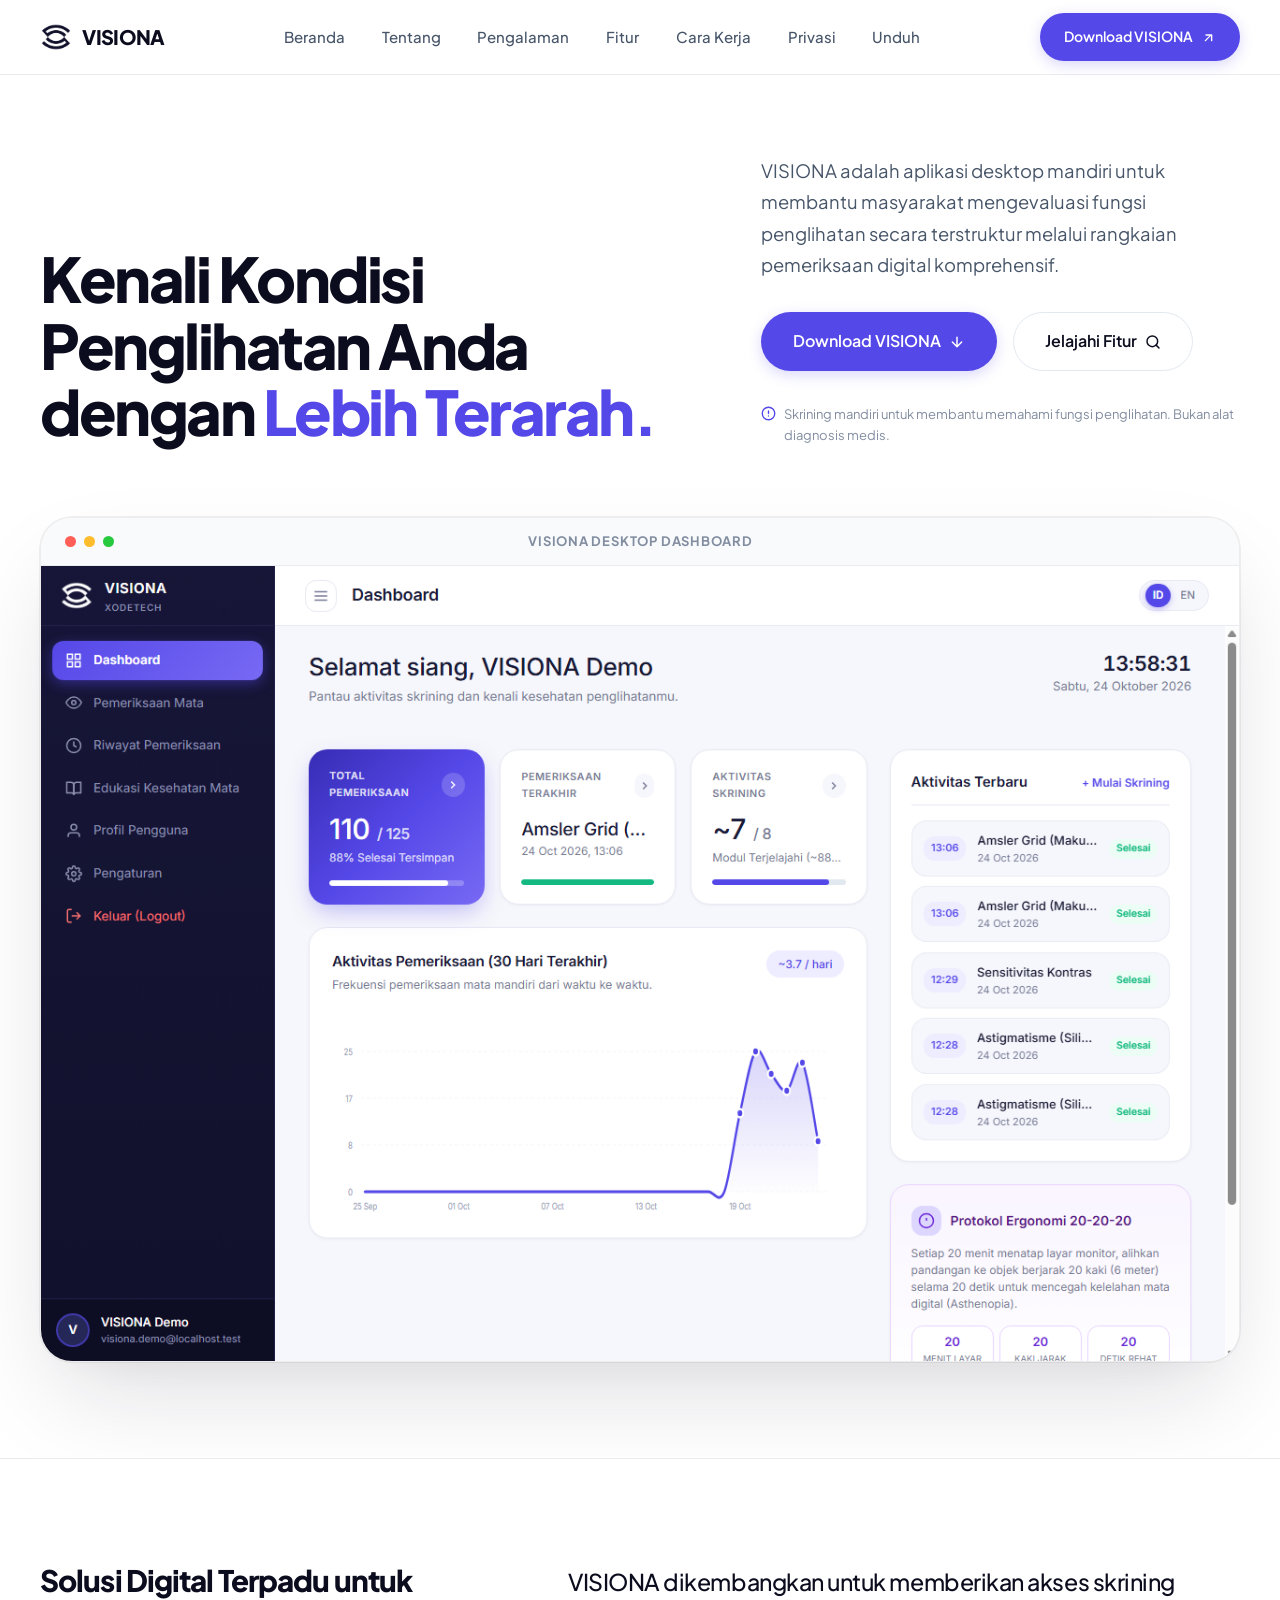
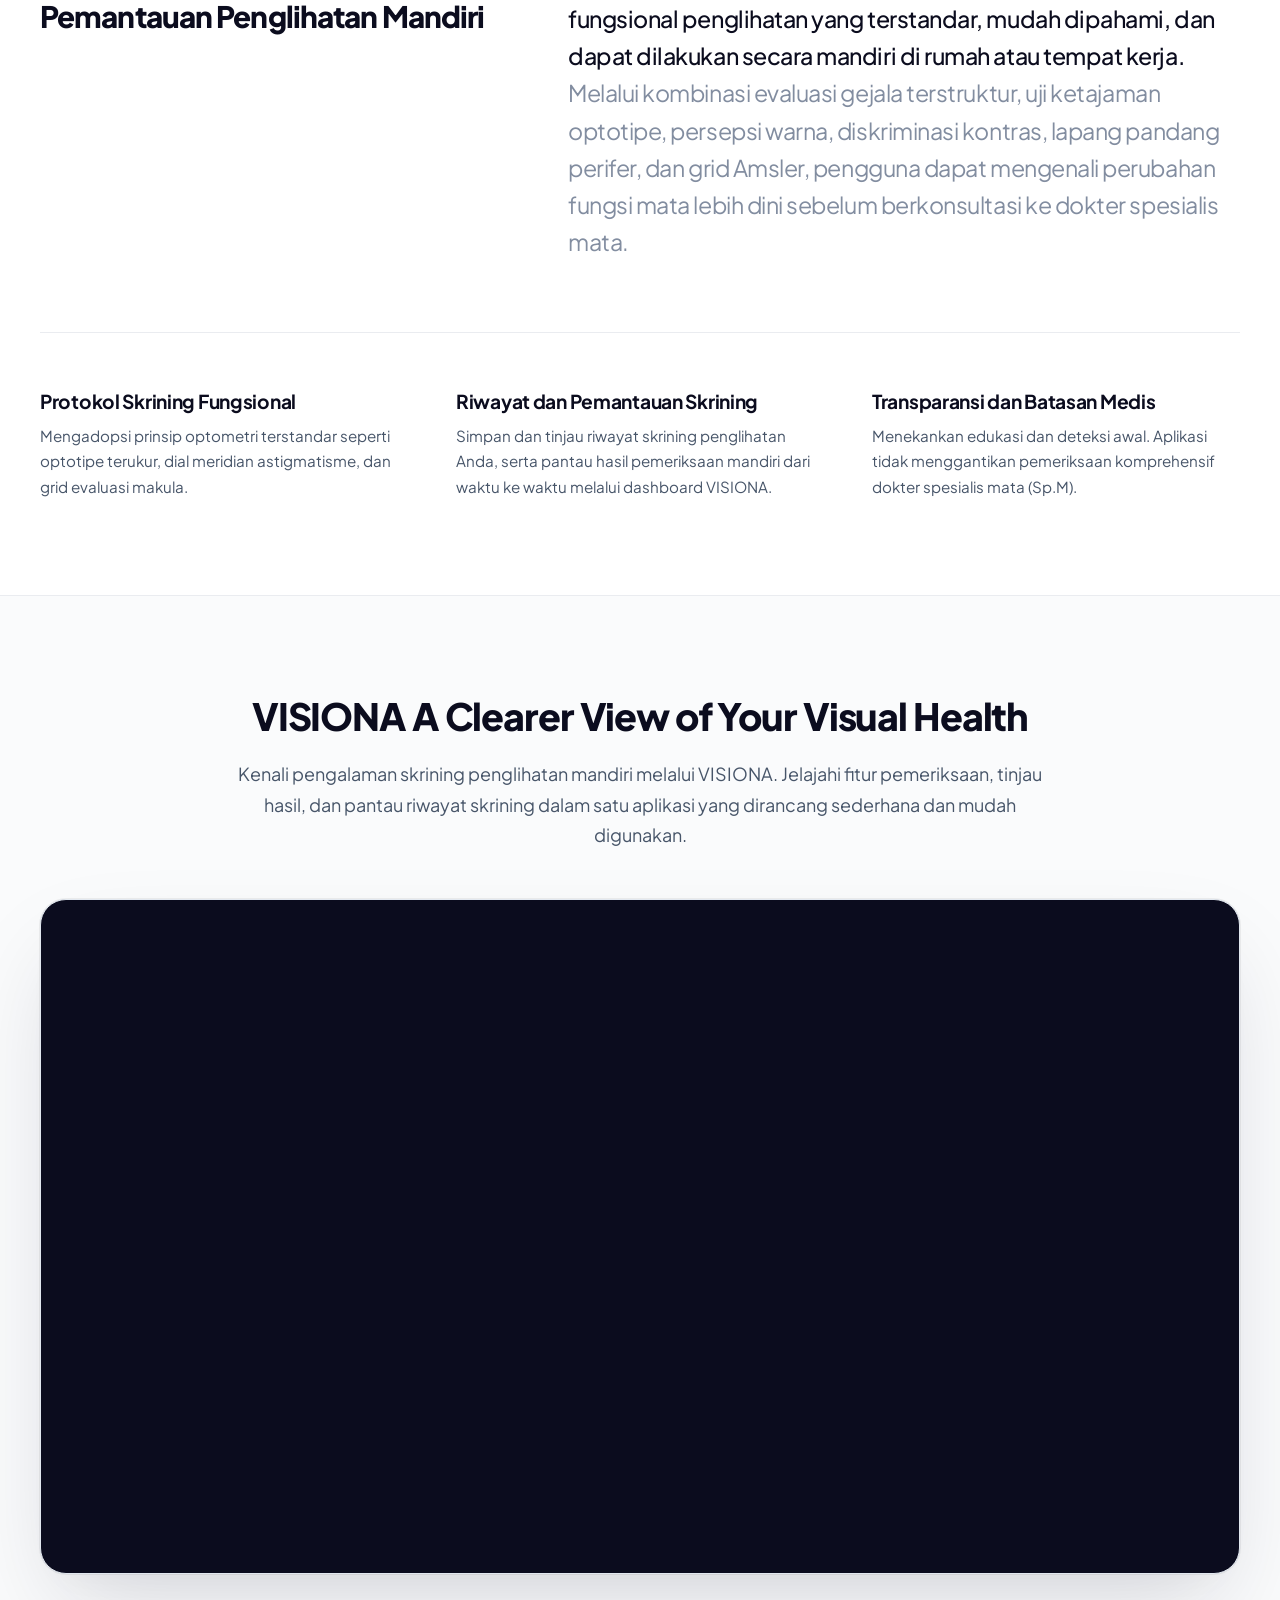
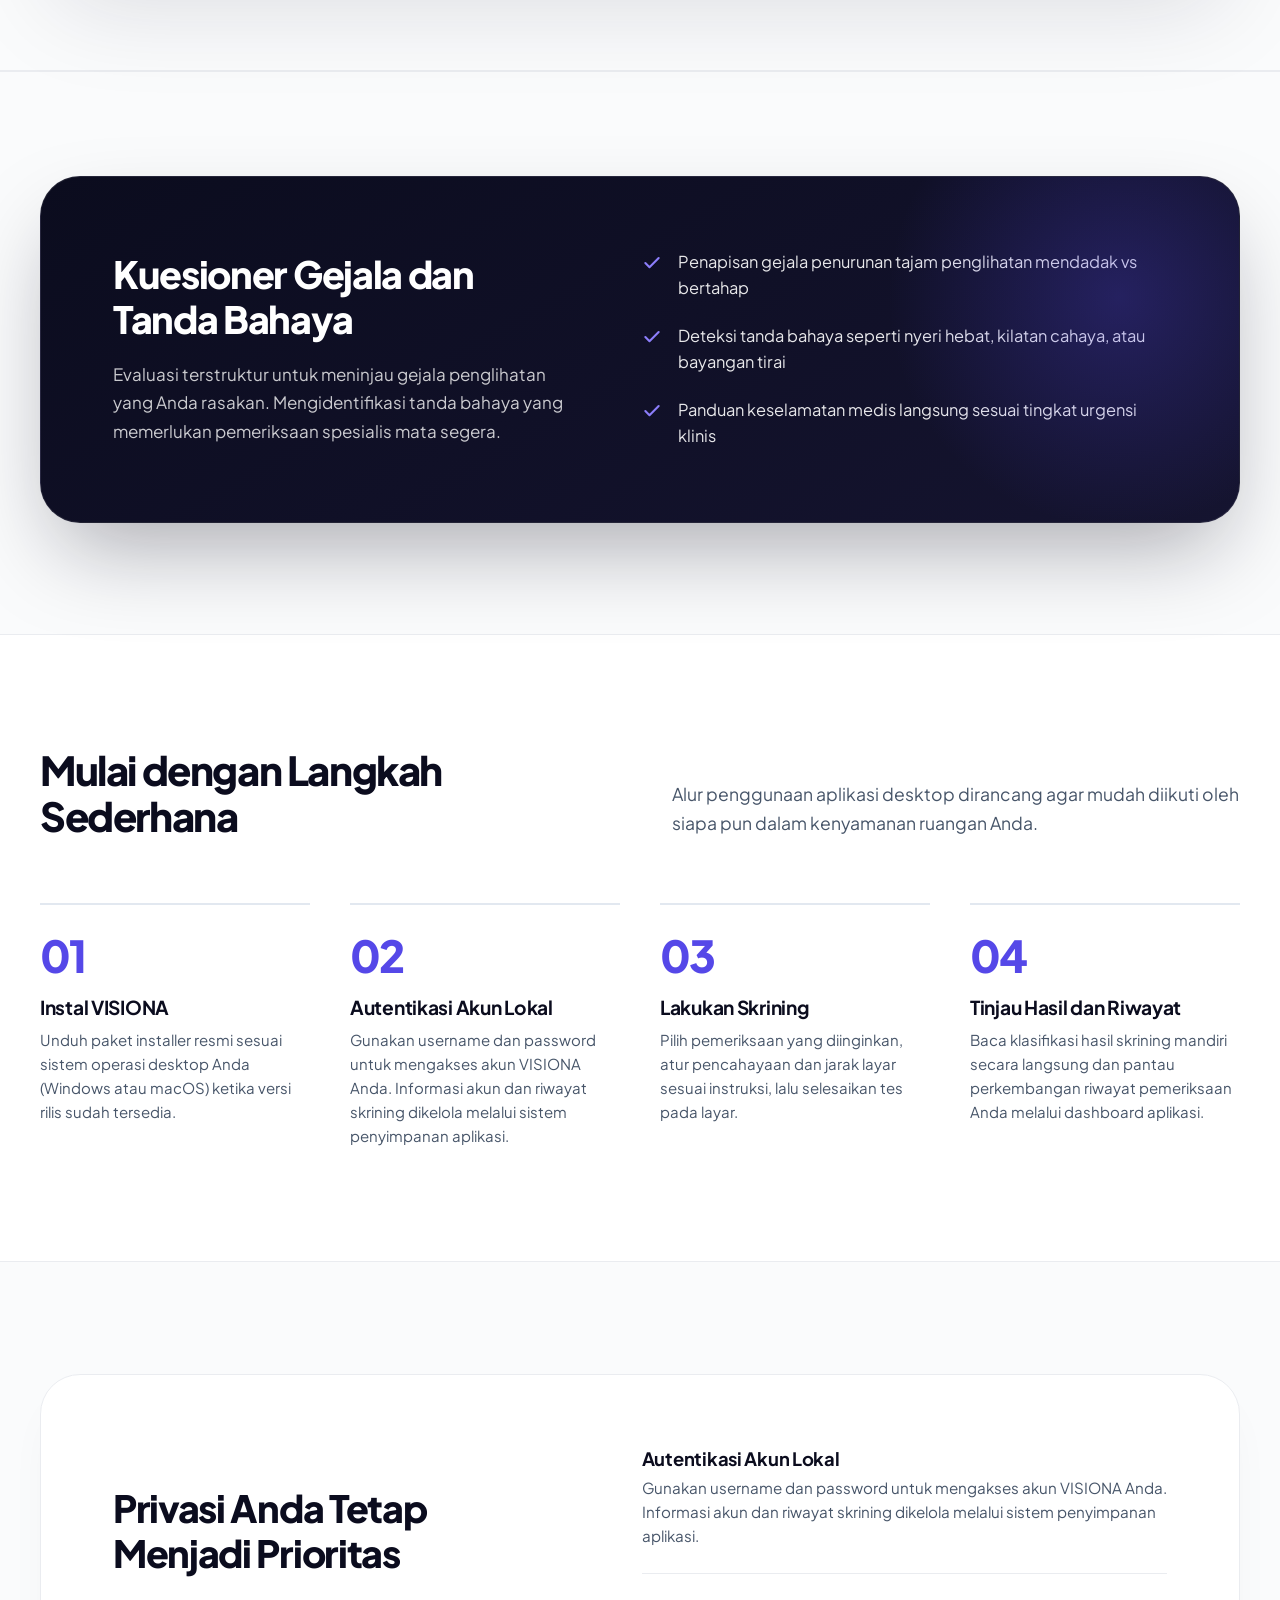
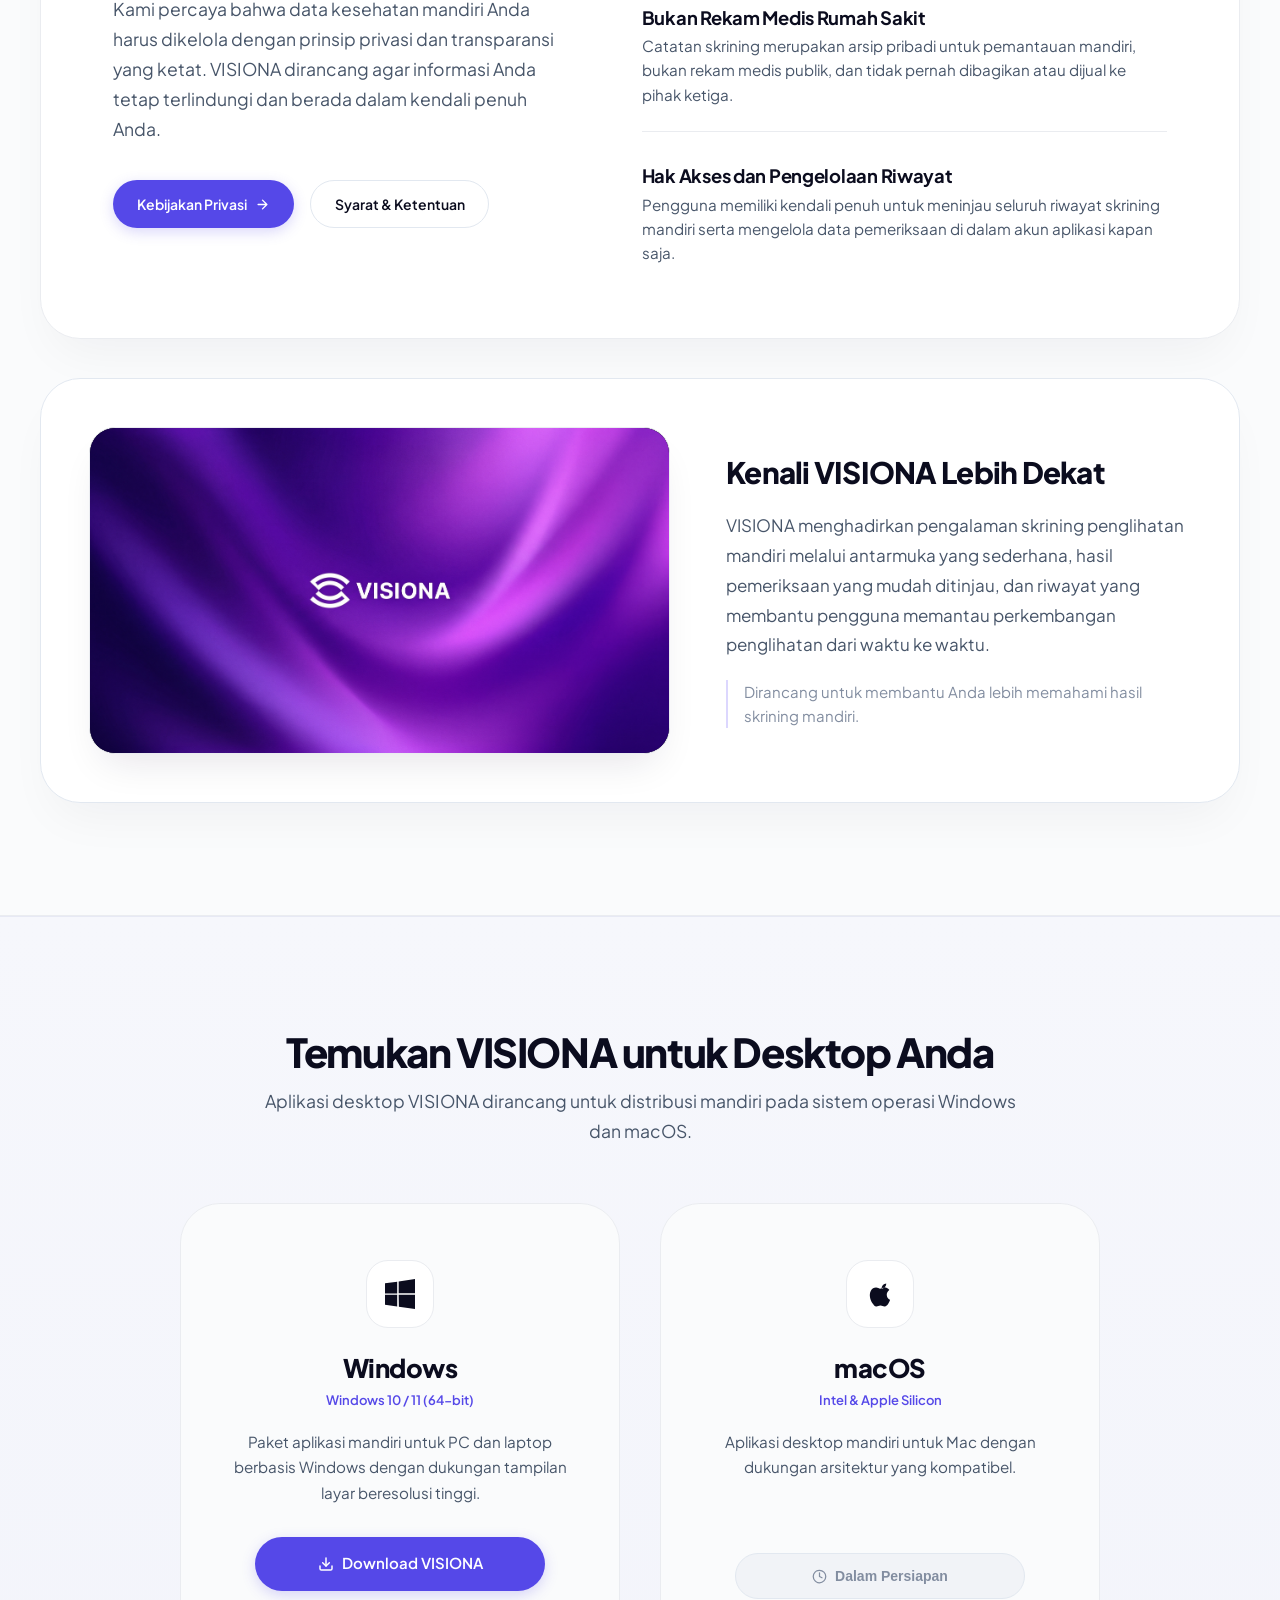
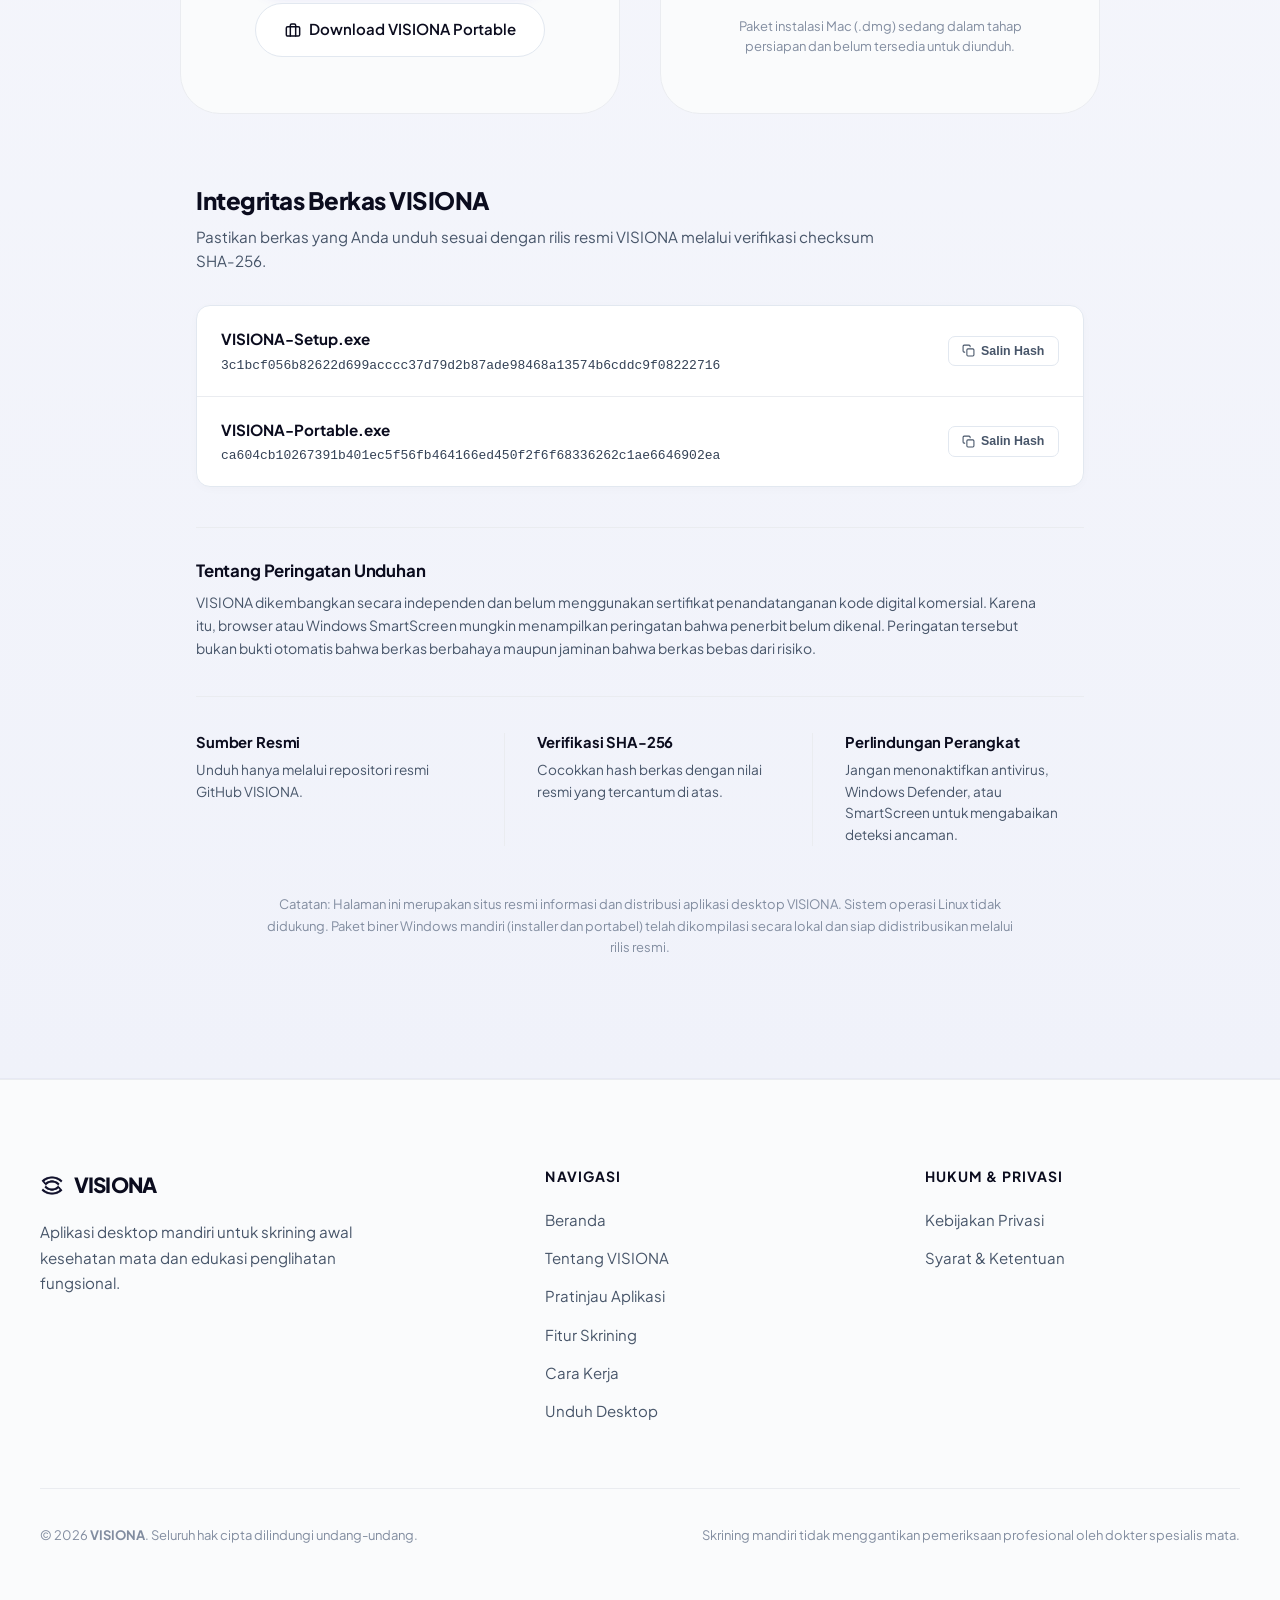
==== commit 5b670a5f: "Refine VISIONA distribution security section" ====
--- a/index.html
+++ b/index.html
@@ -797,17 +797,7 @@
     }
 
     .security-editorial-header {
-      margin-bottom: 2.25rem;
-    }
-
-    .security-eyebrow {
-      font-size: 0.75rem;
-      font-weight: 700;
-      letter-spacing: 0.08em;
-      text-transform: uppercase;
-      color: var(--color-primary);
-      display: inline-block;
-      margin-bottom: 0.45rem;
+      margin-bottom: 2rem;
     }
 
     .security-editorial-title {
@@ -860,28 +850,11 @@
       min-width: 0;
     }
 
-    .checksum-file-header {
-      display: flex;
-      align-items: center;
-      gap: 0.65rem;
-      margin-bottom: 0.35rem;
-      flex-wrap: wrap;
-    }
-
     .checksum-file-name {
       font-size: 0.95rem;
       font-weight: 700;
       color: var(--color-text-main);
-    }
-
-    .checksum-file-badge {
-      font-size: 0.75rem;
-      font-weight: 500;
-      color: var(--color-text-muted);
-      background: var(--color-bg-soft);
-      border: 1px solid var(--color-border-subtle);
-      border-radius: 5px;
-      padding: 0.125rem 0.45rem;
+      margin-bottom: 0.35rem;
     }
 
     .checksum-hash-line {
@@ -933,16 +906,16 @@
     /* C. Informasi Peringatan Unduhan */
     .security-advisory-block {
       border-top: 1px solid var(--color-border-subtle);
-      padding-top: 1.75rem;
-      margin-bottom: 2rem;
+      padding-top: 2rem;
+      margin-bottom: 2.25rem;
     }
 
     .security-advisory-title {
       font-family: var(--font-display);
-      font-size: 1rem;
+      font-size: 1.05rem;
       font-weight: 700;
       color: var(--color-text-main);
-      margin: 0 0 0.5rem;
+      margin: 0 0 0.6rem;
       letter-spacing: -0.01em;
     }
 
@@ -954,28 +927,38 @@
       max-width: 860px;
     }
 
-    /* D. Panduan Keamanan (3-Column Grid) */
+    /* D. Panduan Keamanan (3-Column Grid dengan Jarak Lega & Pemisah Halus) */
     .security-principles-grid {
       display: grid;
       grid-template-columns: repeat(3, 1fr);
-      gap: 1.75rem;
-      padding-top: 1.75rem;
+      gap: 2.25rem;
+      padding-top: 2.25rem;
       border-top: 1px solid var(--color-border-subtle);
+    }
+
+    .security-principle-item {
+      display: flex;
+      flex-direction: column;
+    }
+
+    .security-principle-item:not(:first-child) {
+      border-left: 1px solid var(--color-border-subtle);
+      padding-left: 2rem;
     }
 
     .security-principle-title {
       font-family: var(--font-display);
-      font-size: 0.875rem;
+      font-size: 0.925rem;
       font-weight: 700;
       color: var(--color-text-main);
-      margin: 0 0 0.35rem;
+      margin: 0 0 0.45rem;
       letter-spacing: -0.01em;
     }
 
     .security-principle-desc {
-      font-size: 0.825rem;
+      font-size: 0.85rem;
       color: var(--color-text-body);
-      line-height: 1.55;
+      line-height: 1.6;
       margin: 0;
     }
 
@@ -1006,7 +989,13 @@
       }
       .security-principles-grid {
         grid-template-columns: 1fr;
-        gap: 1.25rem;
+        gap: 1.5rem;
+      }
+      .security-principle-item:not(:first-child) {
+        border-left: none;
+        border-top: 1px solid var(--color-border-subtle);
+        padding-left: 0;
+        padding-top: 1.5rem;
       }
     }
 
@@ -1938,7 +1927,6 @@
         <div class="distribution-security-section reveal-on-scroll">
           <!-- A. Header Section -->
           <div class="security-editorial-header">
-            <span class="security-eyebrow">KEAMANAN DISTRIBUSI</span>
             <h3 class="security-editorial-title">Integritas Berkas VISIONA</h3>
             <p class="security-editorial-lead">
               Pastikan berkas yang Anda unduh sesuai dengan rilis resmi VISIONA melalui verifikasi checksum SHA-256.
@@ -1950,10 +1938,7 @@
             <!-- Baris 1: Setup -->
             <div class="checksum-row">
               <div class="checksum-col-info">
-                <div class="checksum-file-header">
-                  <span class="checksum-file-name">VISIONA-Setup.exe</span>
-                  <span class="checksum-file-badge">Installer Windows</span>
-                </div>
+                <div class="checksum-file-name">VISIONA-Setup.exe</div>
                 <div class="checksum-hash-line">
                   <code class="checksum-hash-text">3c1bcf056b82622d699acccc37d79d2b87ade98468a13574b6cddc9f08222716</code>
                 </div>
@@ -1970,10 +1955,7 @@
             <!-- Baris 2: Portable -->
             <div class="checksum-row">
               <div class="checksum-col-info">
-                <div class="checksum-file-header">
-                  <span class="checksum-file-name">VISIONA-Portable.exe</span>
-                  <span class="checksum-file-badge">Portable Windows</span>
-                </div>
+                <div class="checksum-file-name">VISIONA-Portable.exe</div>
                 <div class="checksum-hash-line">
                   <code class="checksum-hash-text">ca604cb10267391b401ec5f56fb464166ed450f2f6f68336262c1ae6646902ea</code>
                 </div>
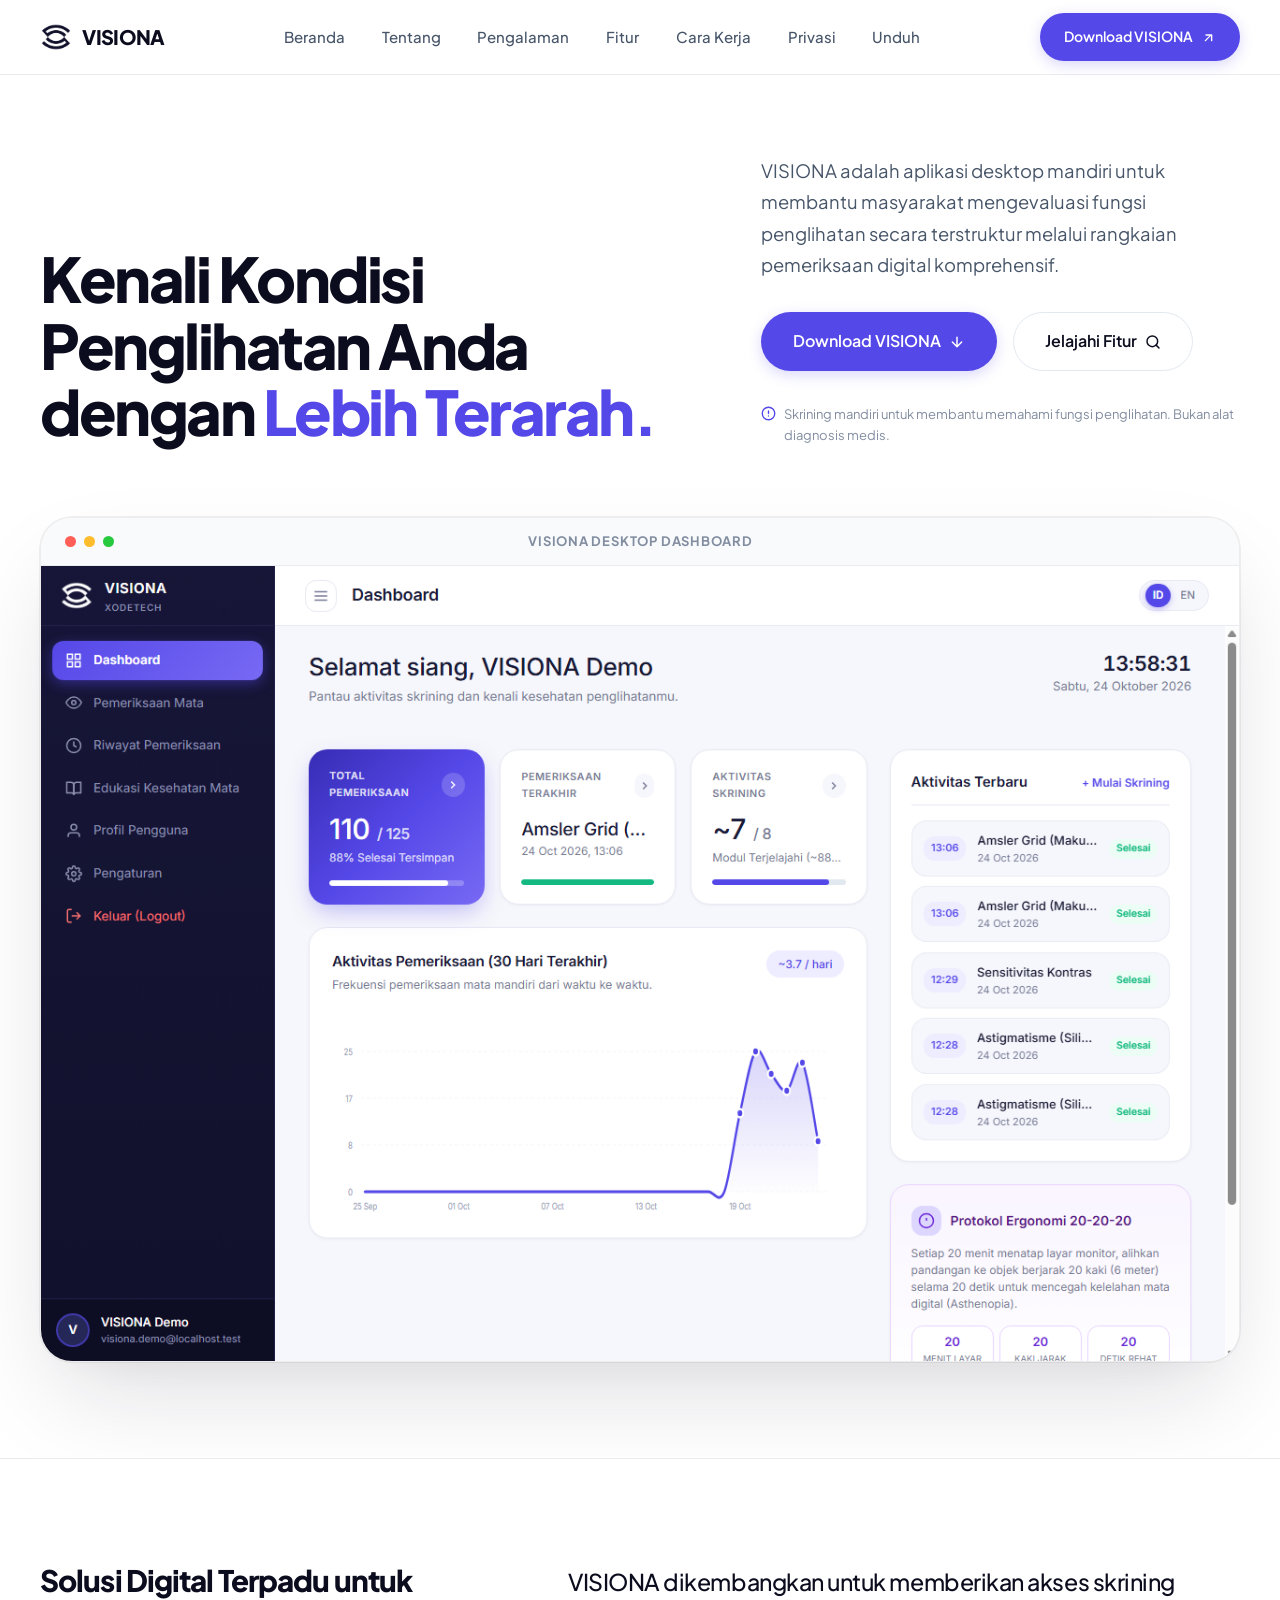
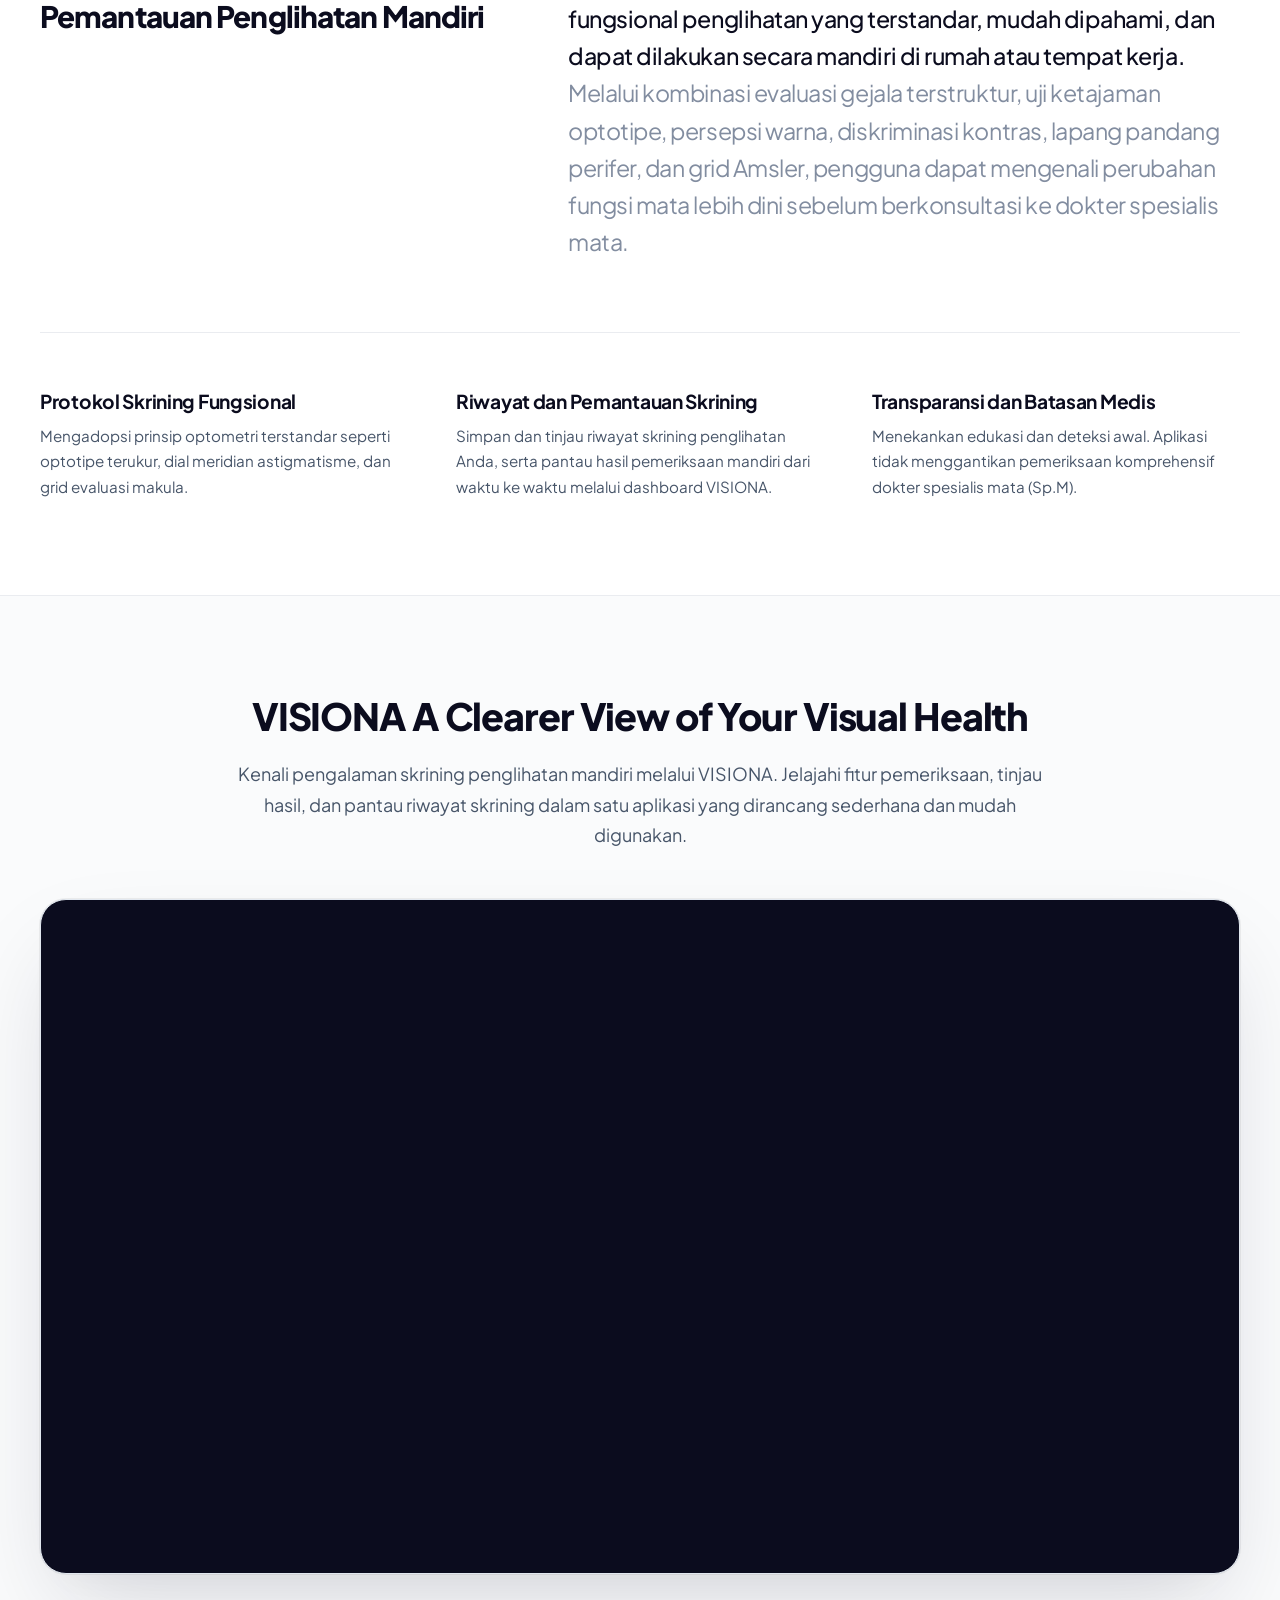
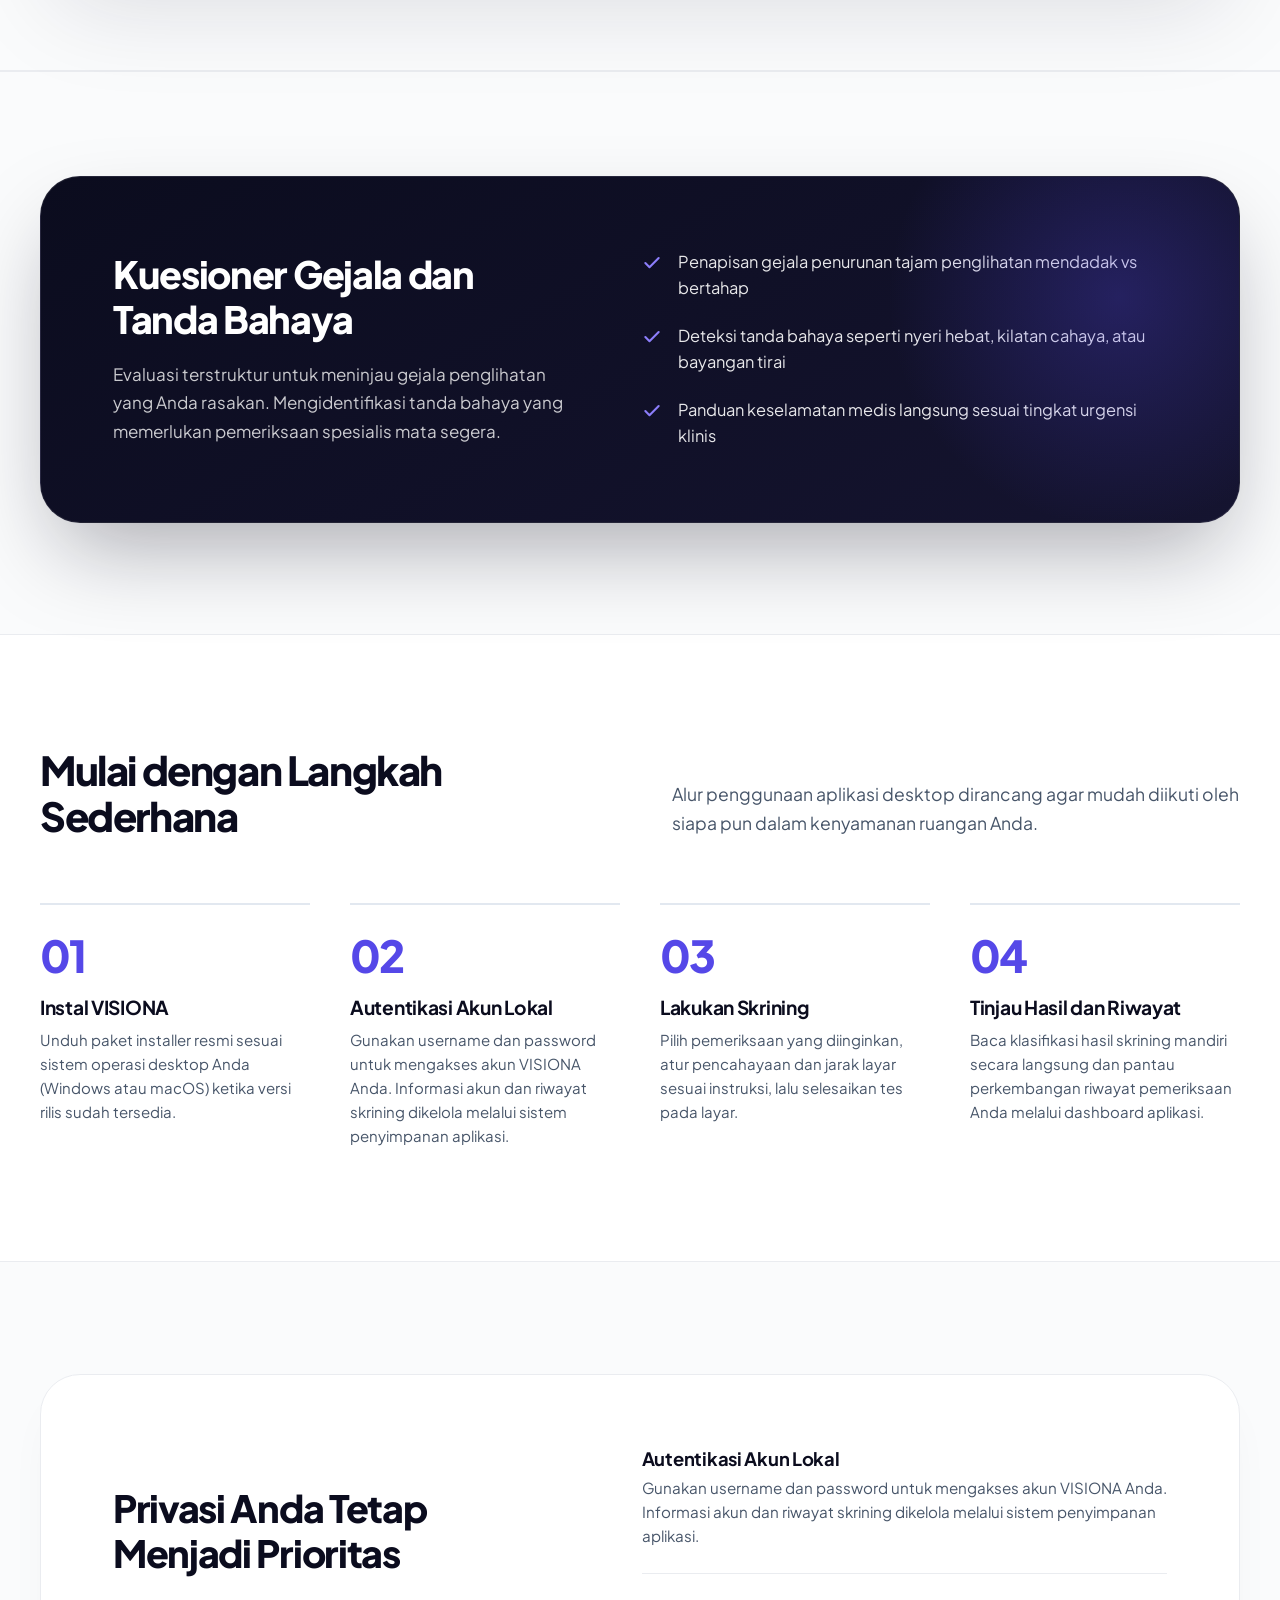
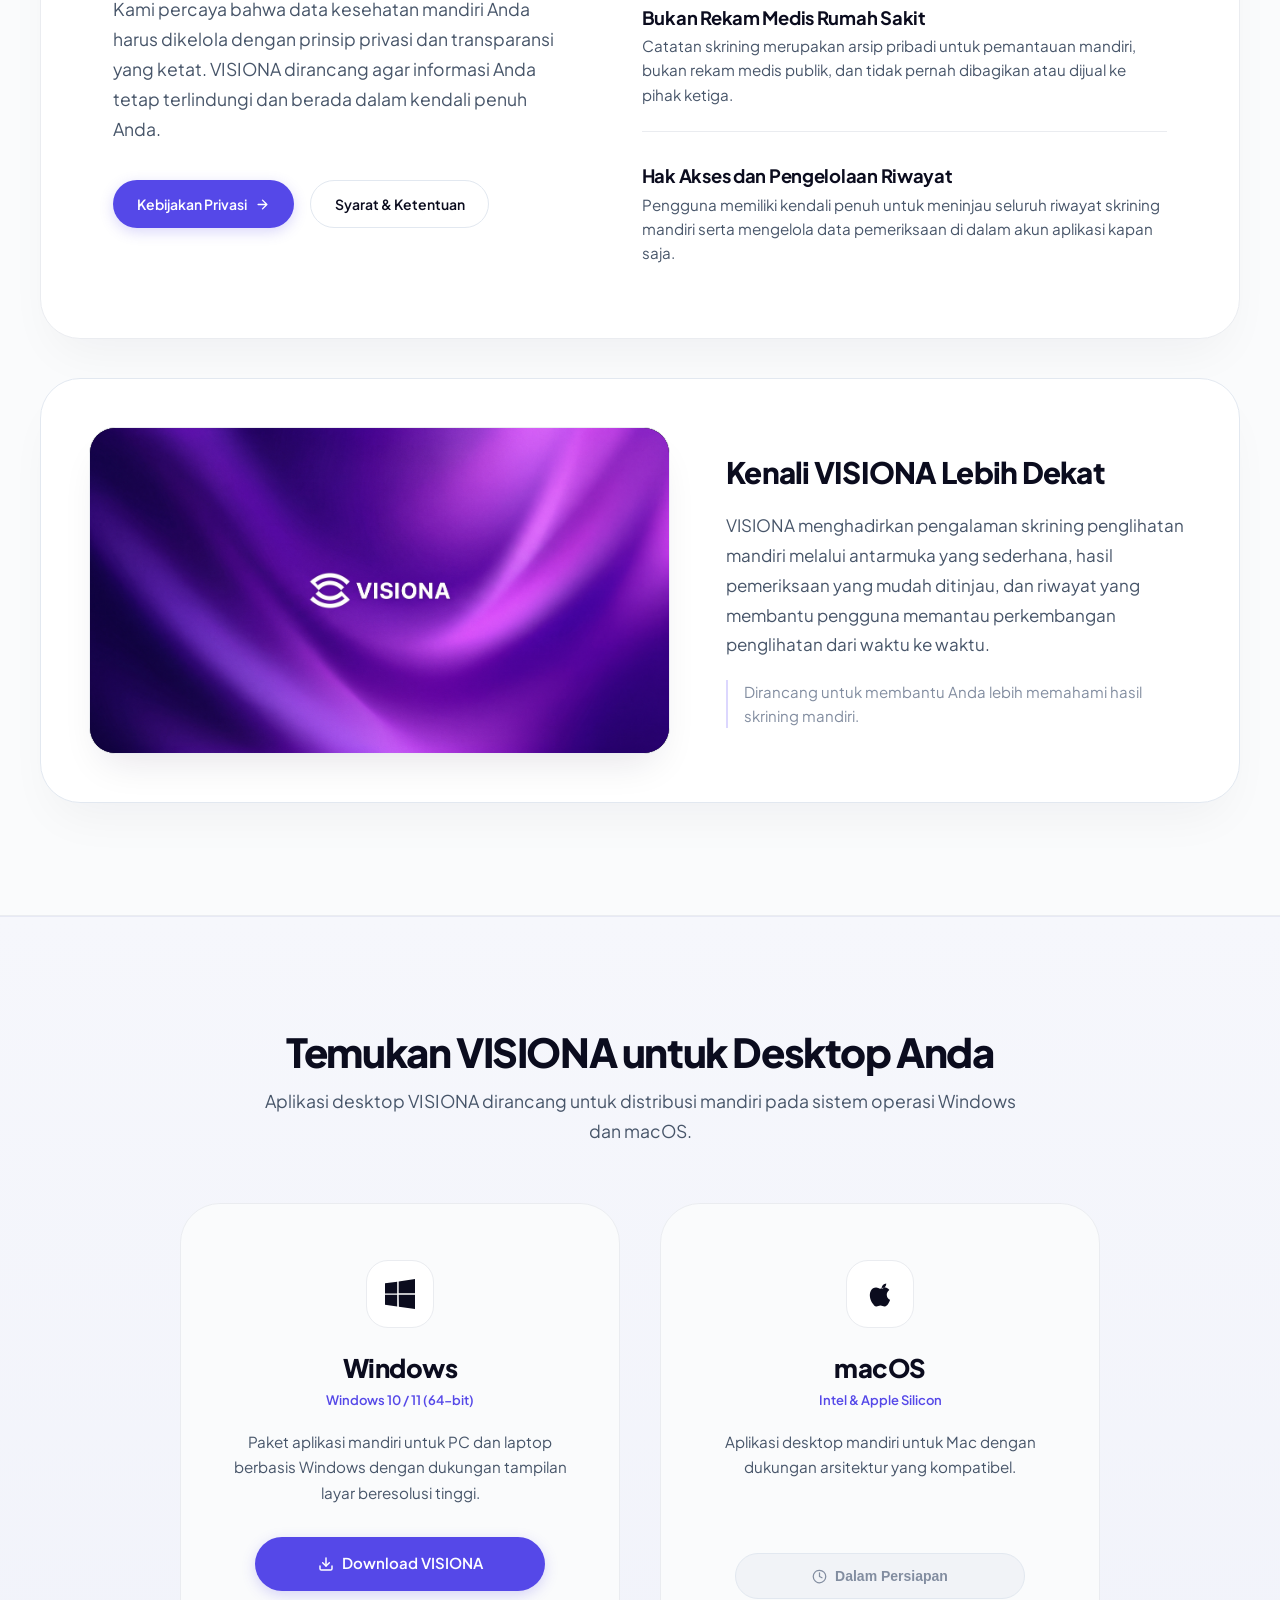
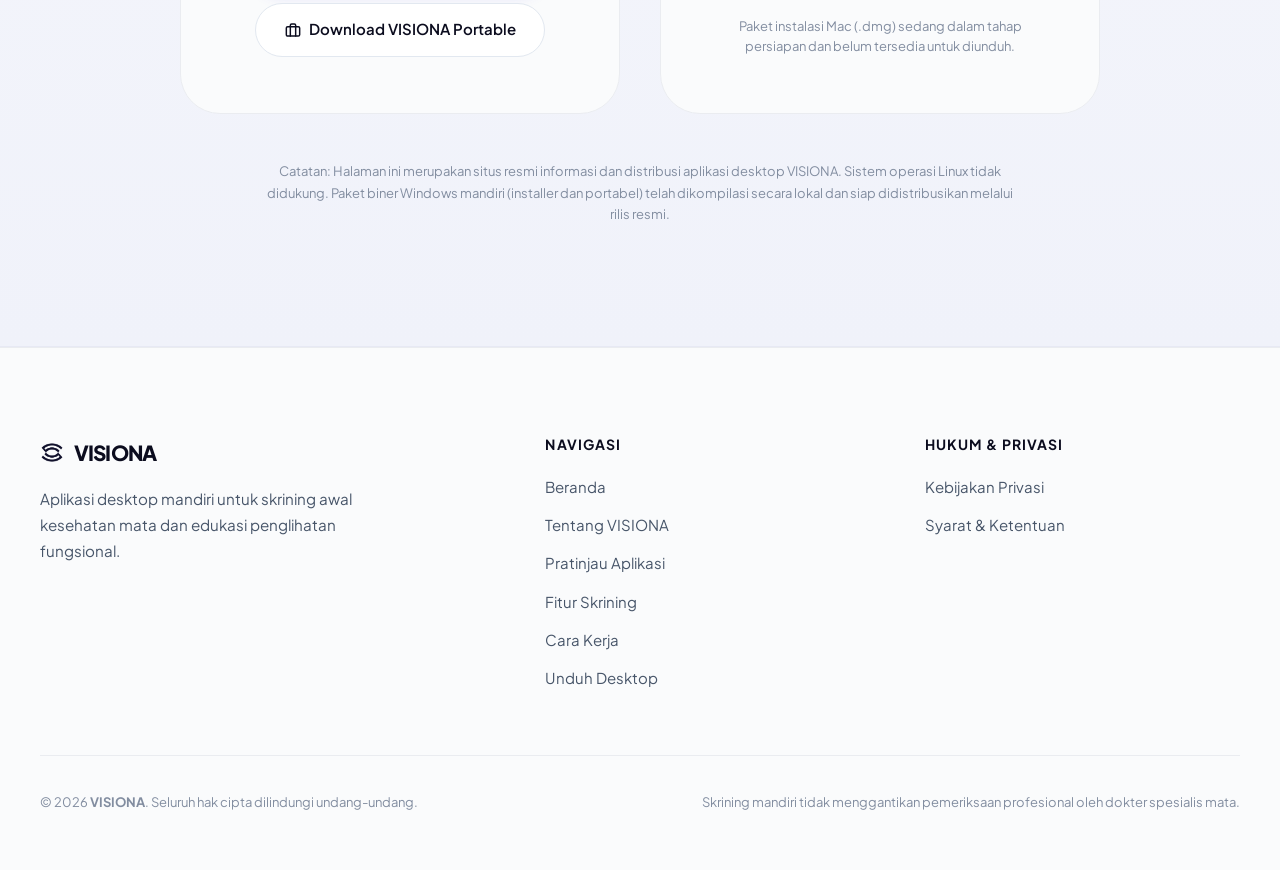
==== commit 802f42b6: "Remove VISIONA distribution integrity section" ====
--- a/index.html
+++ b/index.html
@@ -785,218 +785,6 @@
       text-align: center;
       display: block;
       margin-top: 0.35rem;
-    }
-
-    /* ======================================================================
-       Integritas & Keamanan Distribusi (Minimal Editorial Layout)
-       ====================================================================== */
-    .distribution-security-section {
-      max-width: 920px;
-      margin: 4.5rem auto 0;
-      padding: 0 1rem;
-    }
-
-    .security-editorial-header {
-      margin-bottom: 2rem;
-    }
-
-    .security-editorial-title {
-      font-family: var(--font-display);
-      font-size: 1.5rem;
-      font-weight: 800;
-      color: var(--color-text-main);
-      margin: 0 0 0.6rem;
-      letter-spacing: -0.02em;
-      line-height: 1.25;
-    }
-
-    .security-editorial-lead {
-      font-size: 0.95rem;
-      color: var(--color-text-body);
-      line-height: 1.6;
-      margin: 0;
-      max-width: 680px;
-    }
-
-    /* B. Checksum List */
-    .checksum-editorial-table {
-      background: #ffffff;
-      border: 1px solid var(--color-border-clean);
-      border-radius: 14px;
-      box-shadow: 0 2px 12px -2px rgba(11, 12, 30, 0.03);
-      margin-bottom: 2.5rem;
-      overflow: hidden;
-    }
-
-    .checksum-row {
-      display: flex;
-      align-items: center;
-      justify-content: space-between;
-      gap: 1.5rem;
-      padding: 1.25rem 1.5rem;
-      transition: background-color var(--transition-fast, 150ms ease);
-    }
-
-    .checksum-row:hover {
-      background-color: var(--color-bg-soft);
-    }
-
-    .checksum-row:not(:last-child) {
-      border-bottom: 1px solid var(--color-border-subtle);
-    }
-
-    .checksum-col-info {
-      flex: 1;
-      min-width: 0;
-    }
-
-    .checksum-file-name {
-      font-size: 0.95rem;
-      font-weight: 700;
-      color: var(--color-text-main);
-      margin-bottom: 0.35rem;
-    }
-
-    .checksum-hash-line {
-      display: flex;
-      align-items: baseline;
-    }
-
-    .checksum-hash-text {
-      font-family: var(--font-mono, ui-monospace, monospace);
-      font-size: 0.8125rem;
-      color: #334155;
-      word-break: break-all;
-      user-select: all;
-      line-height: 1.45;
-    }
-
-    .checksum-col-action {
-      flex-shrink: 0;
-    }
-
-    .btn-copy-checksum {
-      background: #ffffff;
-      border: 1px solid var(--color-border-clean);
-      color: var(--color-text-body);
-      font-size: 0.775rem;
-      font-weight: 600;
-      padding: 0.45rem 0.85rem;
-      border-radius: 7px;
-      cursor: pointer;
-      display: inline-flex;
-      align-items: center;
-      gap: 0.35rem;
-      white-space: nowrap;
-      transition: all var(--transition-fast, 150ms ease);
-    }
-
-    .btn-copy-checksum:hover {
-      border-color: var(--color-primary-border);
-      color: var(--color-primary);
-      background: var(--color-primary-subtle);
-    }
-
-    .btn-copy-checksum.is-copied {
-      border-color: #10b981;
-      color: #059669;
-      background: #ecfdf5;
-    }
-
-    /* C. Informasi Peringatan Unduhan */
-    .security-advisory-block {
-      border-top: 1px solid var(--color-border-subtle);
-      padding-top: 2rem;
-      margin-bottom: 2.25rem;
-    }
-
-    .security-advisory-title {
-      font-family: var(--font-display);
-      font-size: 1.05rem;
-      font-weight: 700;
-      color: var(--color-text-main);
-      margin: 0 0 0.6rem;
-      letter-spacing: -0.01em;
-    }
-
-    .security-advisory-text {
-      font-size: 0.875rem;
-      color: var(--color-text-body);
-      line-height: 1.65;
-      margin: 0;
-      max-width: 860px;
-    }
-
-    /* D. Panduan Keamanan (3-Column Grid dengan Jarak Lega & Pemisah Halus) */
-    .security-principles-grid {
-      display: grid;
-      grid-template-columns: repeat(3, 1fr);
-      gap: 2.25rem;
-      padding-top: 2.25rem;
-      border-top: 1px solid var(--color-border-subtle);
-    }
-
-    .security-principle-item {
-      display: flex;
-      flex-direction: column;
-    }
-
-    .security-principle-item:not(:first-child) {
-      border-left: 1px solid var(--color-border-subtle);
-      padding-left: 2rem;
-    }
-
-    .security-principle-title {
-      font-family: var(--font-display);
-      font-size: 0.925rem;
-      font-weight: 700;
-      color: var(--color-text-main);
-      margin: 0 0 0.45rem;
-      letter-spacing: -0.01em;
-    }
-
-    .security-principle-desc {
-      font-size: 0.85rem;
-      color: var(--color-text-body);
-      line-height: 1.6;
-      margin: 0;
-    }
-
-    @media (max-width: 768px) {
-      .distribution-security-section {
-        margin-top: 3.5rem;
-        padding: 0;
-      }
-      .security-editorial-title {
-        font-size: 1.3rem;
-      }
-      .checksum-row {
-        flex-direction: column;
-        align-items: flex-start;
-        gap: 0.85rem;
-        padding: 1.15rem 1rem;
-      }
-      .checksum-col-action {
-        width: 100%;
-      }
-      .btn-copy-checksum {
-        width: 100%;
-        justify-content: center;
-        padding: 0.5rem 0.85rem;
-      }
-      .checksum-hash-text {
-        font-size: 0.725rem;
-      }
-      .security-principles-grid {
-        grid-template-columns: 1fr;
-        gap: 1.5rem;
-      }
-      .security-principle-item:not(:first-child) {
-        border-left: none;
-        border-top: 1px solid var(--color-border-subtle);
-        padding-left: 0;
-        padding-top: 1.5rem;
-      }
     }
 
     /* Download Information Modal */
@@ -1920,95 +1708,6 @@
             </div>
           </div>
         </div>
-
-        <!-- ======================================================================
-             Integritas & Keamanan Distribusi (Minimal Editorial Layout)
-             ====================================================================== -->
-        <div class="distribution-security-section reveal-on-scroll">
-          <!-- A. Header Section -->
-          <div class="security-editorial-header">
-            <h3 class="security-editorial-title">Integritas Berkas VISIONA</h3>
-            <p class="security-editorial-lead">
-              Pastikan berkas yang Anda unduh sesuai dengan rilis resmi VISIONA melalui verifikasi checksum SHA-256.
-            </p>
-          </div>
-
-          <!-- B. Daftar Berkas dan Checksum -->
-          <div class="checksum-editorial-table">
-            <!-- Baris 1: Setup -->
-            <div class="checksum-row">
-              <div class="checksum-col-info">
-                <div class="checksum-file-name">VISIONA-Setup.exe</div>
-                <div class="checksum-hash-line">
-                  <code class="checksum-hash-text">3c1bcf056b82622d699acccc37d79d2b87ade98468a13574b6cddc9f08222716</code>
-                </div>
-              </div>
-              <div class="checksum-col-action">
-                <button type="button" class="btn-copy-checksum" data-clipboard="3c1bcf056b82622d699acccc37d79d2b87ade98468a13574b6cddc9f08222716" aria-label="Salin checksum SHA-256 VISIONA-Setup.exe">
-                  <svg width="13" height="13" viewBox="0 0 24 24" fill="none" stroke="currentColor" stroke-width="2" stroke-linecap="round" stroke-linejoin="round" class="icon-copy" aria-hidden="true"><rect x="9" y="9" width="13" height="13" rx="2" ry="2"/><path d="M5 15H4a2 2 0 0 1-2-2V4a2 2 0 0 1 2-2h9a2 2 0 0 1 2 2v1"/></svg>
-                  <svg width="13" height="13" viewBox="0 0 24 24" fill="none" stroke="currentColor" stroke-width="2" stroke-linecap="round" stroke-linejoin="round" class="icon-check" aria-hidden="true" style="display: none;"><polyline points="20 6 9 17 4 12"/></svg>
-                  <span class="copy-label">Salin Hash</span>
-                </button>
-              </div>
-            </div>
-
-            <!-- Baris 2: Portable -->
-            <div class="checksum-row">
-              <div class="checksum-col-info">
-                <div class="checksum-file-name">VISIONA-Portable.exe</div>
-                <div class="checksum-hash-line">
-                  <code class="checksum-hash-text">ca604cb10267391b401ec5f56fb464166ed450f2f6f68336262c1ae6646902ea</code>
-                </div>
-              </div>
-              <div class="checksum-col-action">
-                <button type="button" class="btn-copy-checksum" data-clipboard="ca604cb10267391b401ec5f56fb464166ed450f2f6f68336262c1ae6646902ea" aria-label="Salin checksum SHA-256 VISIONA-Portable.exe">
-                  <svg width="13" height="13" viewBox="0 0 24 24" fill="none" stroke="currentColor" stroke-width="2" stroke-linecap="round" stroke-linejoin="round" class="icon-copy" aria-hidden="true"><rect x="9" y="9" width="13" height="13" rx="2" ry="2"/><path d="M5 15H4a2 2 0 0 1-2-2V4a2 2 0 0 1 2-2h9a2 2 0 0 1 2 2v1"/></svg>
-                  <svg width="13" height="13" viewBox="0 0 24 24" fill="none" stroke="currentColor" stroke-width="2" stroke-linecap="round" stroke-linejoin="round" class="icon-check" aria-hidden="true" style="display: none;"><polyline points="20 6 9 17 4 12"/></svg>
-                  <span class="copy-label">Salin Hash</span>
-                </button>
-              </div>
-            </div>
-          </div>
-
-          <!-- C. Informasi Peringatan Keamanan -->
-          <div class="security-advisory-block">
-            <h4 class="security-advisory-title">Tentang Peringatan Unduhan</h4>
-            <p class="security-advisory-text">
-              VISIONA dikembangkan secara independen dan belum menggunakan sertifikat penandatanganan kode digital komersial. Karena itu, browser atau Windows SmartScreen mungkin menampilkan peringatan bahwa penerbit belum dikenal. Peringatan tersebut bukan bukti otomatis bahwa berkas berbahaya maupun jaminan bahwa berkas bebas dari risiko.
-            </p>
-          </div>
-
-          <!-- D. Panduan Keamanan -->
-          <div class="security-principles-grid">
-            <div class="security-principle-item">
-              <h5 class="security-principle-title">Sumber Resmi</h5>
-              <p class="security-principle-desc">Unduh hanya melalui repositori resmi GitHub VISIONA.</p>
-            </div>
-            <div class="security-principle-item">
-              <h5 class="security-principle-title">Verifikasi SHA-256</h5>
-              <p class="security-principle-desc">Cocokkan hash berkas dengan nilai resmi yang tercantum di atas.</p>
-            </div>
-            <div class="security-principle-item">
-              <h5 class="security-principle-title">Perlindungan Perangkat</h5>
-              <p class="security-principle-desc">Jangan menonaktifkan antivirus, Windows Defender, atau SmartScreen untuk mengabaikan deteksi ancaman.</p>
-            </div>
-          </div>
-        </div>
-        <script>
-          (function() {
-            var labels = document.querySelectorAll('.checksum-editorial-table .copy-label');
-            if (labels.length && 'MutationObserver' in window) {
-              var obs = new MutationObserver(function(mutations) {
-                mutations.forEach(function(m) {
-                  if (m.target.textContent === 'Salin SHA-256') {
-                    m.target.textContent = 'Salin Hash';
-                  }
-                });
-              });
-              labels.forEach(function(l) { obs.observe(l, { childList: true, characterData: true, subtree: true }); });
-            }
-          })();
-        </script>
 
         <p class="download-notice-editorial">
           Catatan: Halaman ini merupakan situs resmi informasi dan distribusi aplikasi desktop VISIONA. Sistem operasi Linux tidak didukung. Paket biner Windows mandiri (installer dan portabel) telah dikompilasi secara lokal dan siap didistribusikan melalui rilis resmi.
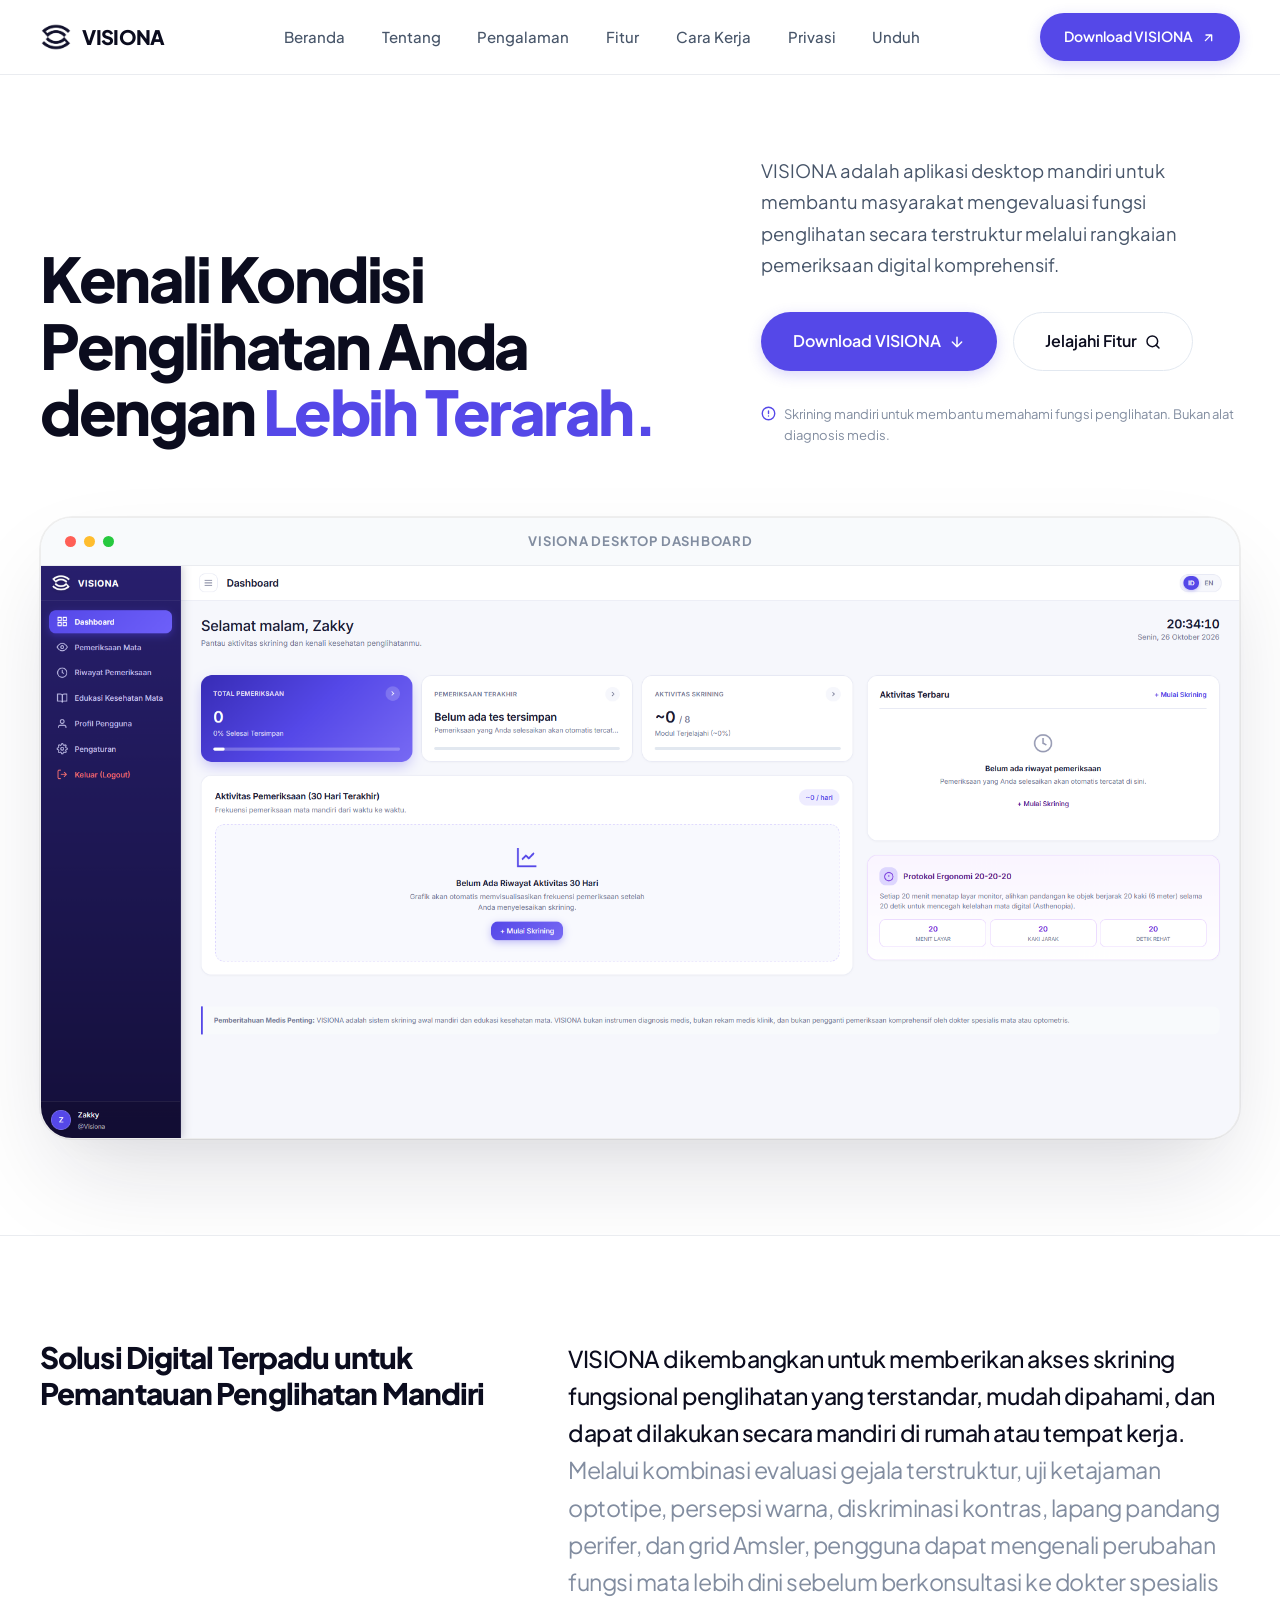
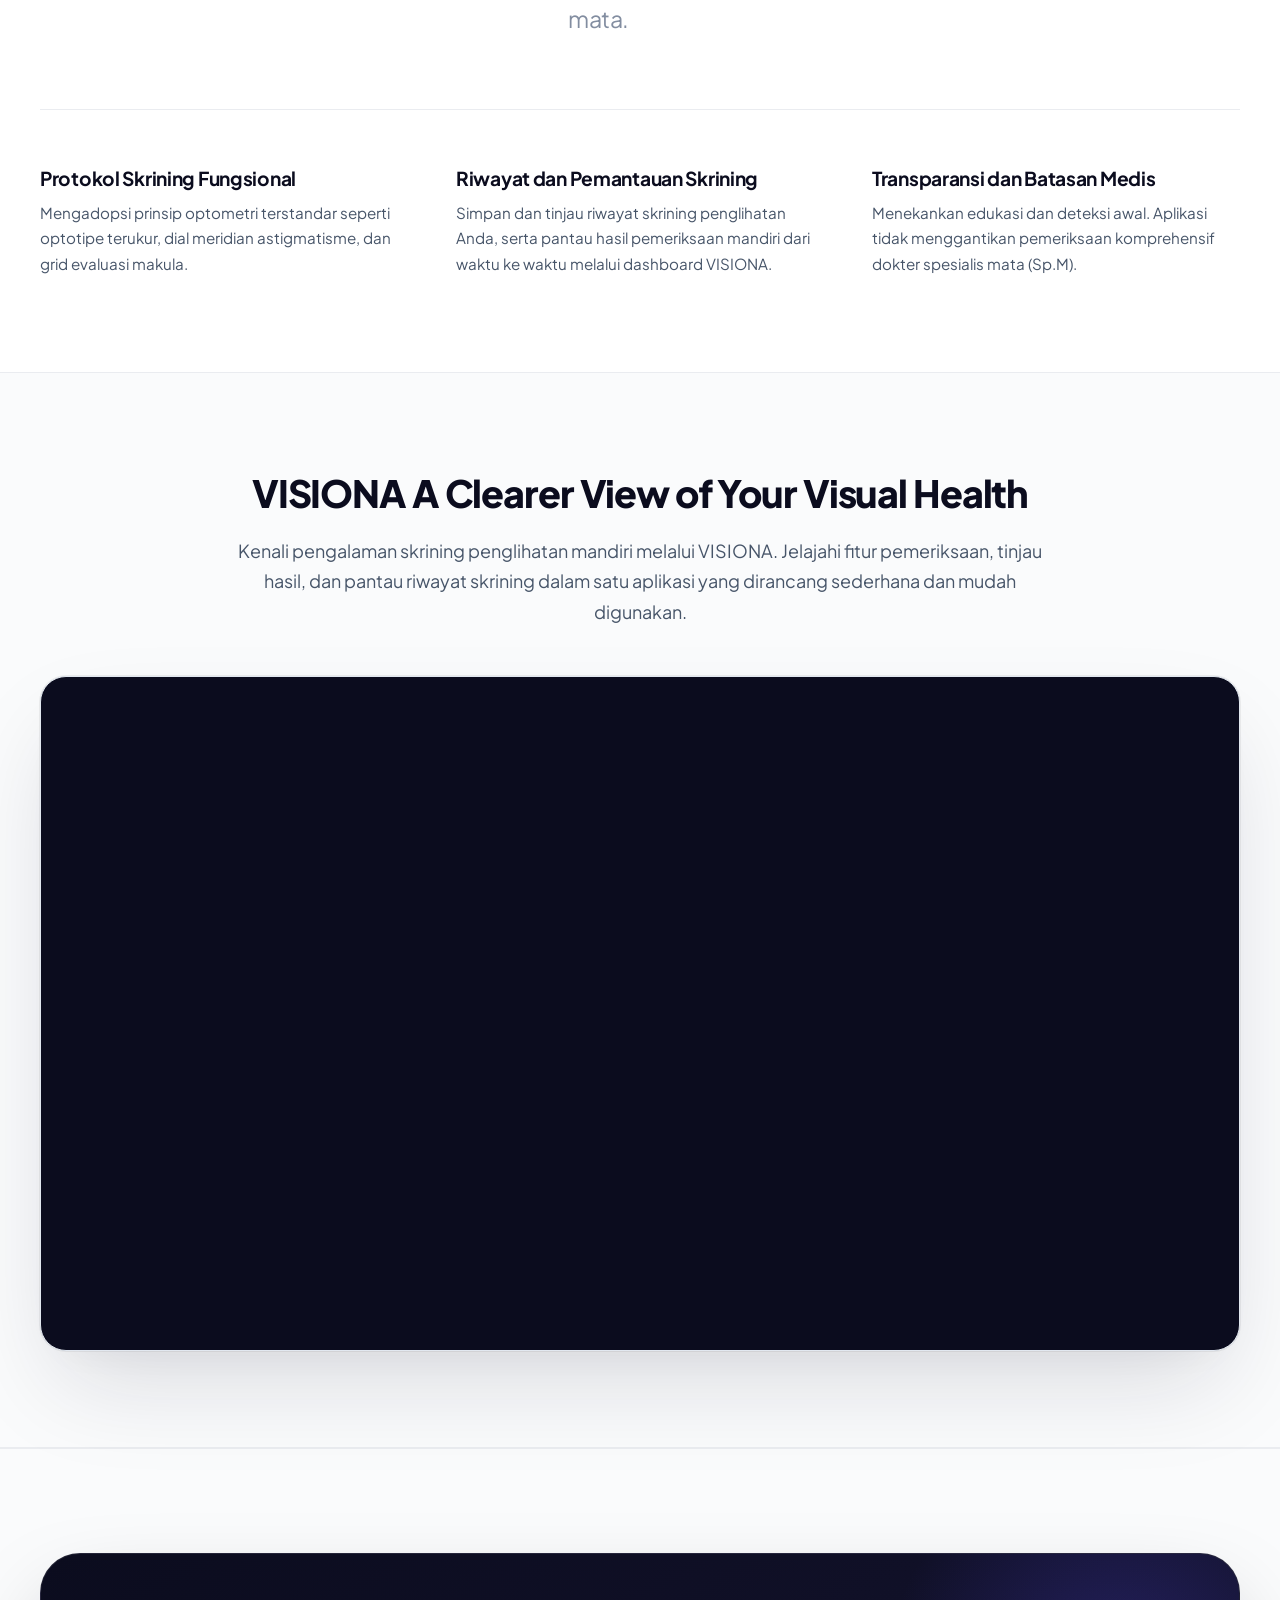
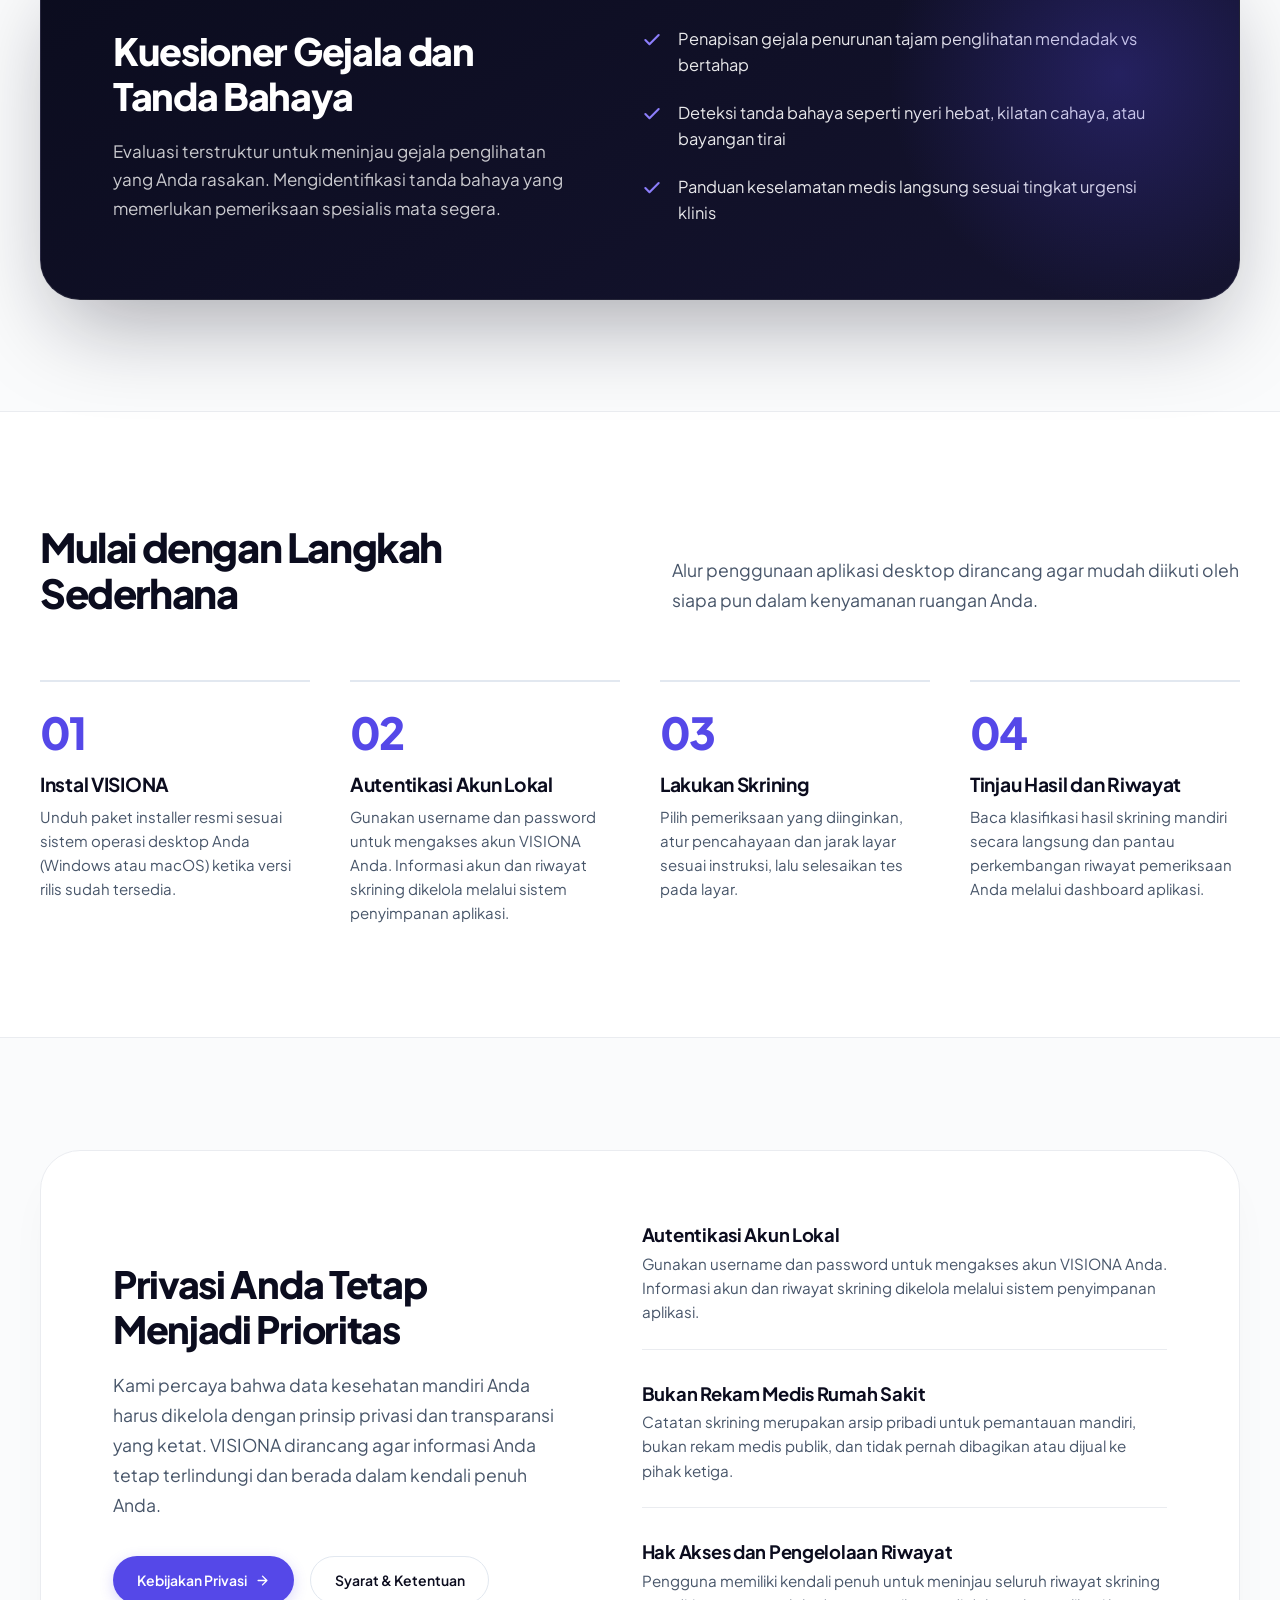
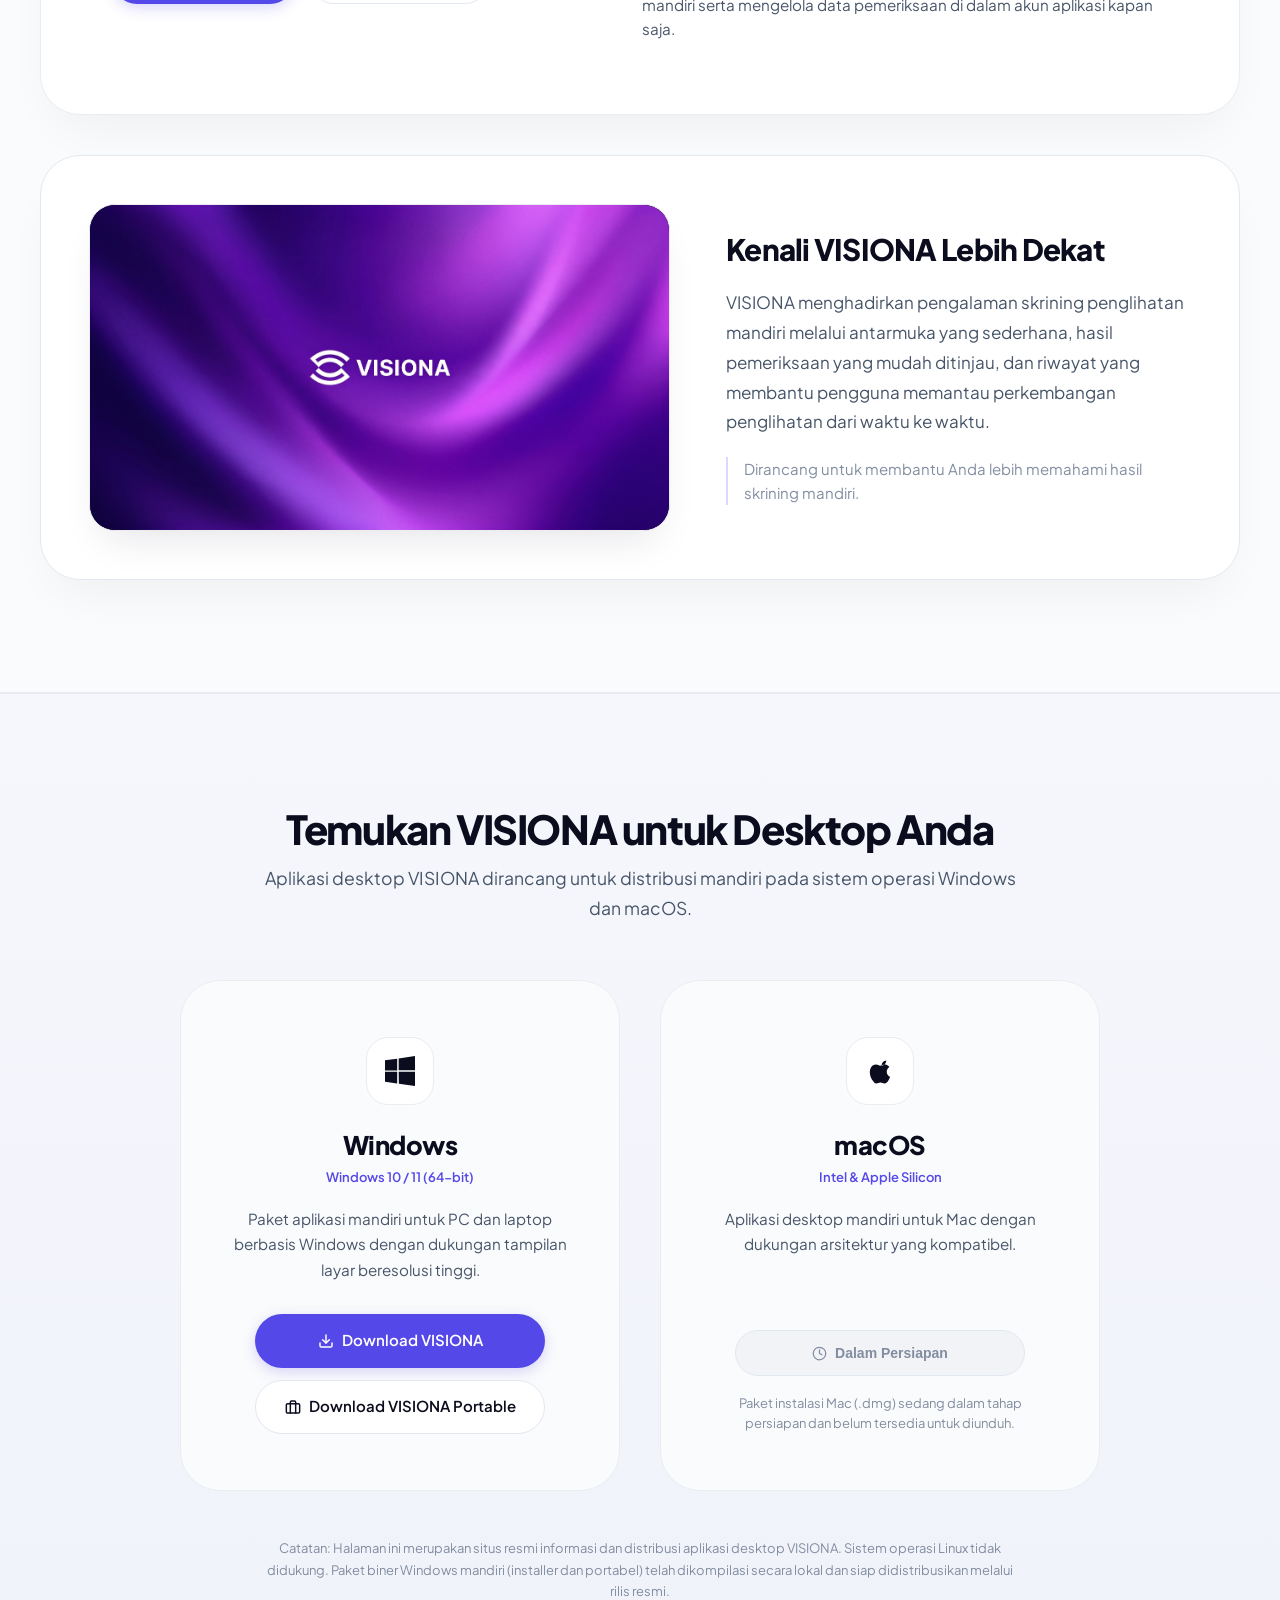
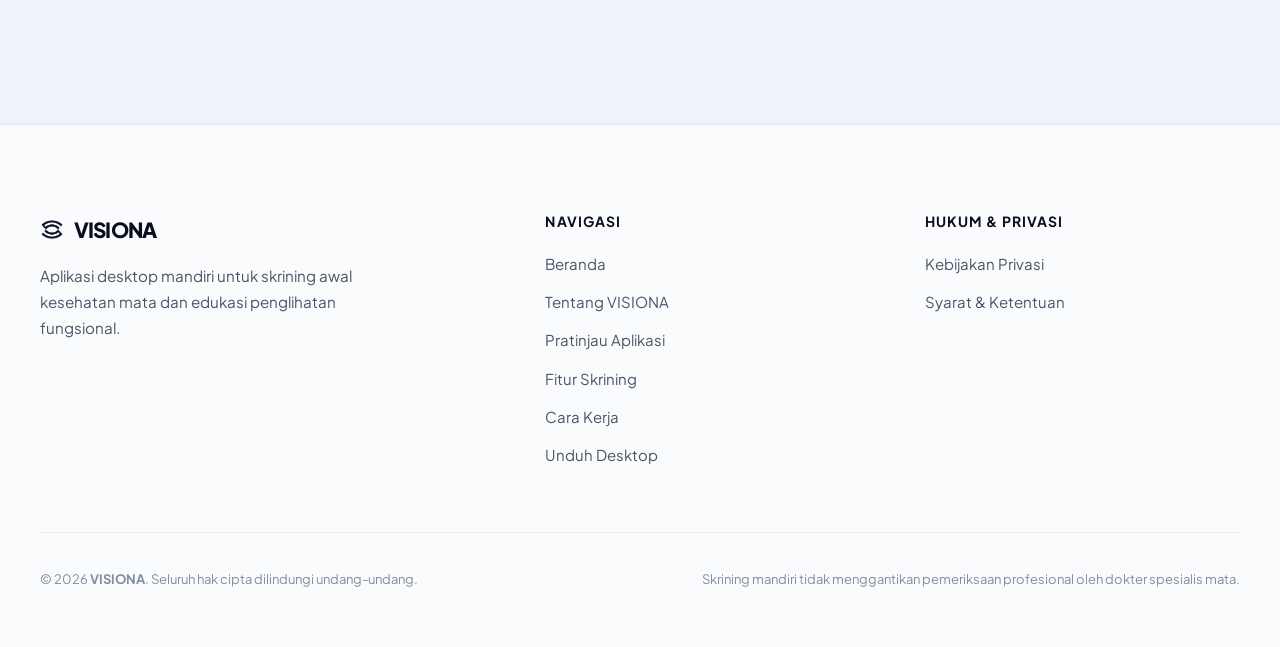
==== commit 99f680df: "Update VISIONA homepage dashboard image" ====
--- a/index.html
+++ b/index.html
@@ -1436,7 +1436,7 @@
               <div style="width: 48px;" aria-hidden="true"></div>
             </div>
             <div class="window-body">
-              <img src="assets/images/app-dashboard-main.png" alt="Dashboard Utama Aplikasi VISIONA" class="window-img" loading="eager">
+              <img src="assets/images/dashboard-visiona.png" alt="Dashboard utama aplikasi desktop VISIONA" class="window-img" loading="eager">
             </div>
           </div>
         </div>
